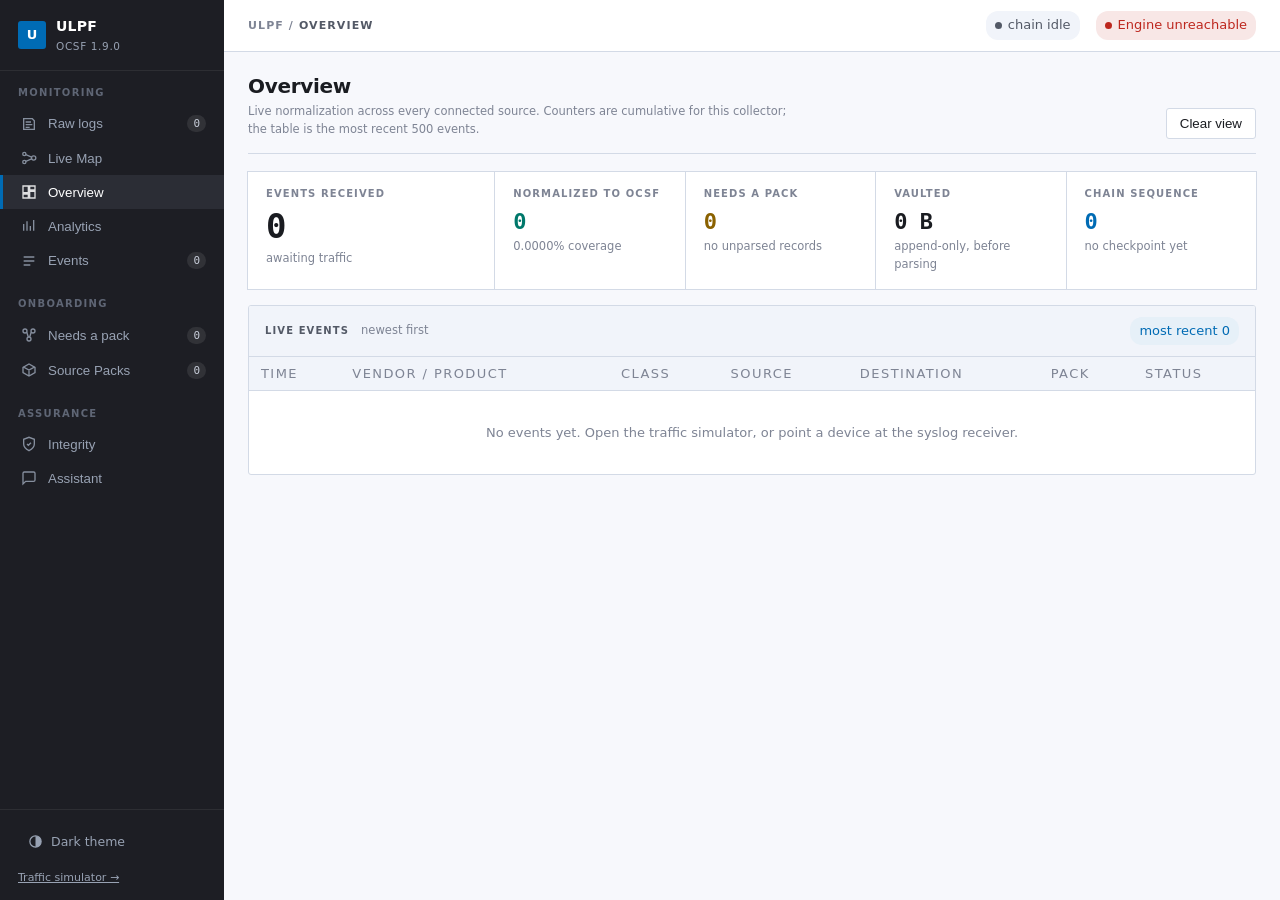
==== crates/ulpf-cli/src/ui/index.html @ 182612a7 "console: type scale and a ruled stat row, instead of five cards The console read as a generic dashbo" ====
<!--
  ULPF operator console.

  Everything here is served from the binary via `include_str!` — no CDN, no web
  font, no build step — because requirement (j) means this has to work on a host
  with no route off the machine. Fonts fall back to the platform UI stack.

  Layout follows the Wazuh/OUI convention an analyst already knows: a dark fixed
  navigation rail, a breadcrumb bar carrying global state, and panelled content
  with dense tables. State lives in one `refresh()` poll; every fetch checks
  `res.ok` before it reports success.
-->
<title>ULPF Console</title>
<script>
  /* Runs before the stylesheet paints, so a stored dark choice never shows a
     frame of light first. Wrapped: private-mode storage throws on read. */
  try {
    var t = localStorage.getItem("ulpf-theme");
    if (t === "dark" || t === "light") document.documentElement.setAttribute("data-theme", t);
  } catch (e) {}
</script>
<style>
  :root{
    --nav:#1D1E24; --nav-hover:#2B2D35; --nav-text:#98A2B3; --nav-active:#FFFFFF;
    --page:#F7F8FC; --panel:#FFFFFF; --sunken:#F1F4FA; --border:#D3DAE6;
    --text:#1A1C21; --text-2:#535966; --text-3:#7E8494;
    --primary:#006BB4; --primary-soft:#E6F0F8;
    --success:#00786B; --success-soft:#E0F2F0;
    --warning:#8A6100; --warning-soft:#FDF3DC;
    --danger:#BD271E; --danger-soft:#F8E7E6;
    --shadow:0 1px 3px rgba(29,30,36,.08);
    --radius:3px;

    /* Fonts. Requirement (j) forbids a web font, so these are the stacks that
       are actually on the machine -- previously the CSS asked for Inter and
       JetBrains Mono, neither of which could ever load, and the console
       silently rendered in the fallbacks anyway. Naming what really renders
       means the sizes below were tuned against the face the operator sees.

       Segoe UI Variable Text is the Windows 11 UI face at text sizes; the rest
       is the standard platform ladder. Cascadia ships with Windows Terminal,
       Consolas with everything since Vista. */
    --ui:"Segoe UI Variable Text","Segoe UI",system-ui,-apple-system,"Helvetica Neue",Arial,sans-serif;
    --mono:"Cascadia Mono",Consolas,ui-monospace,"SF Mono",Menlo,"DejaVu Sans Mono",monospace;

    /* One scale, used everywhere, instead of nine sizes chosen per component.
       Steps are close together on purpose: a console is read at a fixed
       distance and large jumps waste vertical space that rows need. */
    --t-micro:10px;   /* uppercase field labels */
    --t-tiny:11.5px;  /* row captions, secondary notes */
    --t-body:13px;    /* table cells, prose */
    --t-lede:13.5px;  /* explanatory paragraphs */
    --t-head:14px;    /* panel titles */
    --t-page:20px;    /* view title */
    --t-hero:34px;    /* the one number that leads a view */
    --t-stat:22px;    /* supporting numbers beside it */
    /* Read back by the drawing code through getComputedStyle, so a chart and
       its legend can never disagree about a colour. */
    --chart-1:#3568B8; --chart-2:#168672; --chart-3:#8B65B1; --chart-4:#B67828;
    --chart-5:#438E91; --chart-6:#A75476; --chart-7:#758B3D; --chart-8:#5B718E;
    --grid:#E5E9F1; --tip-meta:#B9C1D0; --hairline:rgba(29,30,36,.06);
    --row-hover:rgba(0,0,0,.035); --row-sel:rgba(37,99,235,.09);
    --scrim:rgba(20,21,25,.45); --on-accent:#FFFFFF;
  }

  /* Dark is a full re-declaration of the tokens above, never an inversion.
     Three rules, because a viewer has three states: no stamp at all (follow
     the OS), an explicit light choice, an explicit dark choice. The bare
     :root block above is the light palette; nothing below it may declare a
     colour literal, or that colour would survive into the wrong theme.

     Adjustments made deliberately for dark, not mechanically:
       - the page lifts off pure black to a blue ink, so panels can sit
         *above* it and still read as raised;
       - the nav stays the darkest surface, preserving the light-mode
         relationship rather than flipping it;
       - every accent gains lightness and loses saturation. #006BB4 on white
         is calm; the same blue on near-black vibrates, so it becomes a
         lighter, greyer #4BA3DC;
       - the -soft fills become deep tints of their own hue instead of pale
         washes, so a badge still reads as "blue" without glowing.

     color-scheme is set per theme so native controls, scrollbars and form
     widgets are repainted by the browser to match, instead of staying light
     underneath a dark palette. */
  :root{color-scheme:light}

  @media (prefers-color-scheme:dark){
    :root:not([data-theme="light"]){
      color-scheme:dark;
      --nav:#0C1015; --nav-hover:#1B222B; --nav-text:#93A0AD; --nav-active:#FFFFFF;
      --page:#12161B; --panel:#1A2028; --sunken:#151A21; --border:#2B3641;
      --text:#E2E8EE; --text-2:#A5B2BE; --text-3:#7C8996;
      --primary:#4BA3DC; --primary-soft:#0E2635;
      --success:#3FB39E; --success-soft:#0D2C28;
      --warning:#D9A93F; --warning-soft:#332711;
      --danger:#E4695C;  --danger-soft:#3A1A17;
      --shadow:0 1px 3px rgba(0,0,0,.6);
      --node-device:#5C90DB;  --node-device-soft:#16243A;
      --node-meaning:#38B096; --node-meaning-soft:#0E2E28;
      --node-unknown:#DE6A5D; --node-unknown-soft:#3A1C19;
      --chart-1:#5B93D8; --chart-2:#35A78E; --chart-3:#A585CE; --chart-4:#CE9450;
      --chart-5:#5FA8AB; --chart-6:#C77593; --chart-7:#96AD59; --chart-8:#7B93B4;
      --grid:#232C36; --tip-meta:#9AA7B4; --hairline:rgba(255,255,255,.06);
      --row-hover:rgba(255,255,255,.045); --row-sel:rgba(75,163,220,.14);
      --scrim:rgba(0,0,0,.62); --on-accent:#12161B;
    }
  }
  :root[data-theme="dark"]{
    color-scheme:dark;
    --nav:#0C1015; --nav-hover:#1B222B; --nav-text:#93A0AD; --nav-active:#FFFFFF;
    --page:#12161B; --panel:#1A2028; --sunken:#151A21; --border:#2B3641;
    --text:#E2E8EE; --text-2:#A5B2BE; --text-3:#7C8996;
    --primary:#4BA3DC; --primary-soft:#0E2635;
    --success:#3FB39E; --success-soft:#0D2C28;
    --warning:#D9A93F; --warning-soft:#332711;
    --danger:#E4695C;  --danger-soft:#3A1A17;
    --shadow:0 1px 3px rgba(0,0,0,.6);
    --node-device:#5C90DB;  --node-device-soft:#16243A;
    --node-meaning:#38B096; --node-meaning-soft:#0E2E28;
    --node-unknown:#DE6A5D; --node-unknown-soft:#3A1C19;
    --chart-1:#5B93D8; --chart-2:#35A78E; --chart-3:#A585CE; --chart-4:#CE9450;
    --chart-5:#5FA8AB; --chart-6:#C77593; --chart-7:#96AD59; --chart-8:#7B93B4;
    --grid:#232C36; --tip-meta:#9AA7B4; --hairline:rgba(255,255,255,.06);
    --row-hover:rgba(255,255,255,.045); --row-sel:rgba(75,163,220,.14);
    --scrim:rgba(0,0,0,.62); --on-accent:#12161B;
  }
  *{box-sizing:border-box}
  html,body{height:100%}
  body{
    margin:0;background:var(--page);color:var(--text);
    font:400 var(--t-body)/1.55 var(--ui);
    -webkit-font-smoothing:antialiased;
  }
  .mono{font-family:var(--mono)}

  /* ------------------------------------------------- navigation rail */
  .shell{display:flex;min-height:100vh}
  nav.rail{
    width:224px;flex:0 0 224px;background:var(--nav);color:var(--nav-text);
    display:flex;flex-direction:column;position:sticky;top:0;height:100vh;
  }
  .brand{display:flex;align-items:center;gap:10px;padding:16px 18px;border-bottom:1px solid rgba(255,255,255,.07)}
  .brand .mark{
    width:28px;height:28px;border-radius:var(--radius);background:var(--primary);
    display:grid;place-items:center;color:#fff;font-weight:700;font-size:13px;flex:0 0 28px;
  }
  .brand b{color:#fff;font-size:14px;letter-spacing:.2px}
  .brand small{display:block;font-size:10.5px;color:var(--nav-text);letter-spacing:.06em;text-transform:uppercase}
  .navgroup{padding:14px 0 4px}
  .navgroup h6{
    margin:0 0 6px;padding:0 18px;font-size:10px;letter-spacing:.13em;
    text-transform:uppercase;color:#5F6675;font-weight:600;
  }
  .rail button.navitem{
    display:flex;align-items:center;gap:11px;width:100%;padding:9px 18px;
    background:none;border:0;border-left:3px solid transparent;color:var(--nav-text);
    font:500 13.5px/1.3 inherit;cursor:pointer;text-align:left;
  }
  .rail button.navitem:hover{background:var(--nav-hover);color:#D6DBE4}
  .rail button.navitem[aria-current="page"]{background:var(--nav-hover);color:var(--nav-active);border-left-color:var(--primary)}
  .rail button.navitem svg{flex:0 0 16px;opacity:.85}
  .navitem .tally{
    margin-left:auto;font:500 11px/1 var(--mono);
    background:rgba(255,255,255,.09);color:#C6CCD8;padding:3px 6px;border-radius:9px;
  }
  .rail .foot{margin-top:auto;padding:14px 18px;border-top:1px solid rgba(255,255,255,.07);font-size:11px;color:#5F6675}

  /* ------------------------------------------------- top bar + content */
  main{flex:1;min-width:0;display:flex;flex-direction:column}
  .topbar{
    display:flex;align-items:center;gap:16px;padding:0 24px;height:52px;
    background:var(--panel);border-bottom:1px solid var(--border);position:sticky;top:0;z-index:20;
  }
  .crumb{font-size:11px;letter-spacing:.1em;text-transform:uppercase;color:var(--text-3);font-weight:600}
  .crumb b{color:var(--text-2)}
  .topbar .spacer{flex:1}
  .pill{
    display:inline-flex;align-items:center;gap:6px;padding:4px 9px;border-radius:12px;
    font:600 11px/1.35 inherit;white-space:nowrap;
  }
  .pill i{width:7px;height:7px;border-radius:50%;background:currentColor;display:block}
  .pill.ok{background:var(--success-soft);color:var(--success)}
  .pill.warn{background:var(--warning-soft);color:var(--warning)}
  .pill.bad{background:var(--danger-soft);color:var(--danger)}
  .pill.neutral{background:var(--sunken);color:var(--text-2)}
  .pill.info{background:var(--primary-soft);color:var(--primary)}

  .content{padding:22px 24px 56px;max-width:1500px;width:100%}
  .view{display:none}
  .view.active{display:block}
  /* The title carries the view; the sentence under it is support, not a
     co-equal headline. A rule closes the head so the content below reads as a
     separate register rather than more of the same column. */
  .pagehead{
    display:flex;align-items:flex-end;gap:16px;flex-wrap:wrap;
    margin-bottom:18px;padding-bottom:14px;border-bottom:1px solid var(--border);
  }
  .pagehead h1{
    margin:0;font-size:var(--t-page);font-weight:600;letter-spacing:-.3px;
    line-height:1.2;
  }
  .pagehead p{margin:5px 0 0;color:var(--text-3);font-size:var(--t-tiny);max-width:76ch;line-height:1.55}
  .pagehead .actions{margin-left:auto;display:flex;gap:8px;flex-wrap:wrap}

  /* ------------------------------------------------- panels & controls */
  .panel{background:var(--panel);border:1px solid var(--border);border-radius:var(--radius)}
  .panel-head{
    display:flex;align-items:center;gap:12px;padding:11px 16px;
    border-bottom:1px solid var(--border);background:var(--sunken);
    border-radius:calc(var(--radius) - 1px) calc(var(--radius) - 1px) 0 0;
  }
  .panel-head h2{
    margin:0;font-size:var(--t-micro);font-weight:600;letter-spacing:.11em;
    text-transform:uppercase;color:var(--text-2);
  }
  .panel-head .sub{font-size:var(--t-tiny);color:var(--text-3)}
  .panel-head .right{margin-left:auto;display:flex;gap:8px;align-items:center}
  .panel-body{padding:16px}

  .themebtn{
    display:flex;align-items:center;gap:8px;width:100%;margin-bottom:10px;
    padding:7px 9px;border:1px solid transparent;border-radius:var(--radius);
    background:none;color:var(--nav-text);font:inherit;font-size:12.5px;
    cursor:pointer;text-align:left;
  }
  .themebtn:hover{background:var(--nav-hover);color:var(--nav-active)}
  .themebtn:focus-visible{outline:2px solid var(--primary);outline-offset:1px}

  /* --------------------------------------------- live map (flow diagram) */
  /* Colours are declared once and read back by the drawing code through
     getComputedStyle, so a legend can never drift from what is on screen. */
  :root{
    --node-device:#3B6FC4; --node-device-soft:#E8EFFA;
    --node-meaning:#12876F; --node-meaning-soft:#E1F2EE;
    --node-unknown:#C0453A; --node-unknown-soft:#FBEAE8;
  }
  /* The explainer changes with the tab, because each view answers a different
     question and one paragraph covering all three would explain none of them.
     Written for a reader who has never seen a log file. */
  .map-lede{
    margin:18px 0 0;padding:16px 20px;background:var(--primary-soft);
    border-left:3px solid var(--primary);border-radius:var(--radius);
    font-size:13.5px;line-height:1.65;color:var(--text);max-width:none;
  }
  .map-lede b{font-weight:650}
  .lede-what{max-width:96ch}
  .lede-steps{
    display:grid;grid-template-columns:repeat(3,minmax(0,1fr));gap:14px;
    margin:13px 0 0;padding:0;list-style:none;counter-reset:lede;
  }
  .lede-steps li{
    counter-increment:lede;position:relative;padding-left:27px;
    font-size:12.5px;line-height:1.55;color:var(--text-2);
  }
  .lede-steps li::before{
    content:counter(lede);position:absolute;left:0;top:0;
    width:19px;height:19px;border-radius:50%;background:var(--primary);color:var(--on-accent);
    font:650 11px/19px var(--ui);text-align:center;
  }
  .lede-steps b{display:block;color:var(--text);font-weight:650}
  @media (max-width:1080px){ .lede-steps{grid-template-columns:1fr} }
  .mapgrid{display:grid;grid-template-columns:repeat(4,1fr);gap:12px;margin-bottom:14px}
  .mapstat{
    background:var(--panel);border:1px solid var(--border);border-radius:var(--radius);
    box-shadow:var(--shadow);padding:13px 15px;
  }
  .mapstat .v{font:650 26px/1.15 inherit;letter-spacing:-.5px;font-variant-numeric:tabular-nums}
  .mapstat .k{font-size:12px;color:var(--text-2);margin-top:3px;font-weight:600}
  /* The exact definition, under the readable one. Simplifying the captions had
     dropped the units -- "the busiest it has been" left a bare 246 meaning
     nothing -- so the plain line now names the unit and this line says
     precisely what was measured. Plain and technical, not plain instead of
     technical. */
  .mapstat .k2,.trendstats .k2{font-size:10.5px;color:var(--text-3);margin-top:3px;line-height:1.45}
  .mapstat.device .v{color:var(--node-device)}
  .mapstat.meaning .v{color:var(--node-meaning)}
  .mapstat.unknown .v{color:var(--node-unknown)}

  .flowwrap{position:relative;background:var(--panel);overflow:hidden}
  /* Rings sit beside their key rather than under it: the chart is square, so
     stacking a full-width legend below it wastes the space either side. */
  .ringwrap{display:grid;grid-template-columns:minmax(0,1fr) 290px;align-items:center;gap:4px}
  #rings-svg{display:block;width:100%;height:clamp(440px,72vh,780px)}
  .ringlegend{
    display:flex;flex-direction:column;gap:10px;
    padding:16px 22px 16px 0;
  }
  .ringrow{display:flex;align-items:center;gap:9px;font-size:12.5px;transition:opacity .14s}
  .ringrow.dim{opacity:.35}
  .ringrow .sw{width:11px;height:11px;border-radius:3px;flex:0 0 11px}
  .ringrow .nm{flex:1;font-weight:600;white-space:nowrap;overflow:hidden;text-overflow:ellipsis}
  .ringrow .ct{color:var(--text-2);font-size:11.5px;font-variant-numeric:tabular-nums;white-space:nowrap}
  #flow-panel:fullscreen .ringwrap{height:100%}
  #flow-panel:fullscreen #rings-svg{height:100%}
  @media (max-width:1080px){
    .ringwrap{grid-template-columns:1fr}
    .ringlegend{padding:0 16px 16px}
  }
  .flowhead{
    display:flex;padding:11px 22px 0;font-size:10.5px;letter-spacing:.1em;
    text-transform:uppercase;color:var(--text-3);font-weight:650;
  }
  .flowhead .mid{flex:1;text-align:center}
  .flowhead .rt{text-align:right}
  #flow-svg{display:block;width:100%;height:clamp(400px,64vh,720px)}
  #graph-svg{display:block;width:100%;height:clamp(380px,60vh,680px);background:
    radial-gradient(circle at 50% 48%,color-mix(in srgb,var(--node-device) 9%,transparent),transparent 28%),
    linear-gradient(var(--panel),var(--panel))}
  #flow-svg text{font-family:var(--ui)}
  #graph-svg text{font-family:var(--ui);pointer-events:none}
  /* Eased, so a pointer moving across the picture fades rather than strobes. */
  #flow-svg .ribbon,#flow-svg .flow-bar-group{transition:opacity .18s ease,fill-opacity .18s ease}
  #flow-svg .ocsf{font-size:10px;fill:var(--text-3)}
  #flow-svg .bar{cursor:default}
  #flow-svg .lbl{font-size:12.5px;font-weight:600;fill:var(--text)}
  #flow-svg .amt{font-size:11px;fill:var(--text-3);font-variant-numeric:tabular-nums}
  #graph-svg .graph-edge{transition:opacity .14s,stroke-width .14s}
  #graph-svg .graph-node{cursor:pointer;transition:opacity .14s}
  #graph-svg .graph-label{font-size:11.5px;font-weight:600;fill:var(--text)}
  #graph-svg .graph-meta{font-size:10px;fill:var(--text-3)}
  .view-switch{display:inline-flex;padding:2px;border:1px solid var(--border);border-radius:6px;background:var(--sunken)}
  .view-switch button{border:0;background:transparent;color:var(--text-2);padding:5px 10px;border-radius:4px;font:600 11.5px/1.2 inherit;cursor:pointer}
  .view-switch button[aria-pressed="true"]{background:var(--panel);color:var(--text);box-shadow:var(--shadow)}

  /* Presentation mode. A projector is the worst case this view has: a room
     reads it from six metres away. Fullscreen hands the drawing the whole
     screen while keeping the head, so the live rate stays visible. */
  #flow-panel:fullscreen{
    display:flex;flex-direction:column;border:0;border-radius:0;
    background:var(--panel);width:100vw;height:100vh;box-shadow:none;
  }
  #flow-panel:fullscreen .flowwrap{flex:1;min-height:0}
  #flow-panel:fullscreen #flow-svg,#flow-panel:fullscreen #graph-svg{height:100%}
  #flow-panel:fullscreen .panel-head{padding:15px 24px}
  #flow-panel:fullscreen .panel-head h2{font-size:18px}
  #flow-panel:fullscreen .flowhead{padding:13px 26px 0;font-size:12px}
  #flow-panel:fullscreen .maplegend{padding:16px 24px;font-size:13.5px}
  #flow-panel:fullscreen .mapnote{padding:13px 24px;font-size:12.5px}

  .maptip{
    position:absolute;pointer-events:none;z-index:5;opacity:0;transition:opacity .12s;
    background:var(--nav);color:#fff;border-radius:var(--radius);padding:9px 11px;
    font-size:12px;line-height:1.5;max-width:280px;box-shadow:0 4px 14px rgba(29,30,36,.22);
  }
  .maptip.on{opacity:1}
  .maptip b{display:block;font-size:13px;margin-bottom:2px}
  .maptip .m{color:var(--tip-meta);font-variant-numeric:tabular-nums}

  .mapempty{
    position:absolute;inset:0;display:grid;place-content:center;justify-items:center;
    gap:6px;text-align:center;color:var(--text-2);padding:24px;background:var(--panel);
  }
  .mapempty b{font-size:15px;color:var(--text);font-weight:600}
  .mapempty p{margin:0;font-size:13px;max-width:46ch}

  .maplegend{
    display:grid;grid-template-columns:repeat(3,1fr);gap:18px;
    padding:13px 16px;border-top:1px solid var(--border);
  }
  .maplegend .row{display:flex;align-items:flex-start;gap:9px;font-size:12px;line-height:1.45}
  .maplegend .dot{width:11px;height:11px;border-radius:50%;margin-top:4px;flex:0 0 11px}
  .maplegend .dot.device{background:var(--node-device)}
  /* Meanings no longer share one colour, so the swatch shows that rather
     than picking one of them and quietly misleading. */
  .maplegend .dot.meaning{background:conic-gradient(var(--chart-2) 0 33%,var(--chart-1) 0 66%,var(--chart-3) 0)}
  .maplegend .dot.unknown{background:var(--node-unknown)}
  .maplegend b{display:block;font-weight:650}
  .maplegend span{color:var(--text-2)}

  .mapnote{
    padding:10px 16px;border-top:1px solid var(--border);background:var(--sunken);
    font-size:11.5px;color:var(--text-2);border-radius:0 0 var(--radius) var(--radius);
  }
  @media (max-width:1080px){
    .mapgrid{grid-template-columns:repeat(2,1fr)}
    .maplegend{grid-template-columns:1fr;gap:9px}
    #flow-svg,#graph-svg{height:clamp(320px,50vh,520px)}
  }
  @media (prefers-reduced-motion:reduce){
    .maptip,#flow-svg .ribbon{transition:none}
  }

  /* -------------------------------------------------- tabs + globe + trend */
  .tabbar{display:flex;gap:2px;margin-bottom:14px;border-bottom:1px solid var(--border)}
  .tabbar .tab{
    appearance:none;border:0;background:none;cursor:pointer;padding:9px 15px;
    font:600 13px/1.4 inherit;color:var(--text-2);border-bottom:2px solid transparent;
    margin-bottom:-1px;border-radius:var(--radius) var(--radius) 0 0;
  }
  .tabbar .tab:hover{background:var(--sunken);color:var(--text)}
  .tabbar .tab[aria-selected="true"]{color:var(--primary);border-bottom-color:var(--primary)}
  .tabbar .tab:focus-visible{outline:2px solid var(--primary);outline-offset:-2px}

  .globewrap{position:relative;display:grid;grid-template-columns:1fr 320px;background:var(--panel)}
  #globe-canvas{display:block;width:100%;height:clamp(420px,70vh,760px)}
  .globeside{
    border-left:1px solid var(--border);padding:16px;overflow-y:auto;
    max-height:clamp(420px,70vh,760px);
  }
  .globeside h3{margin:0 0 10px;font-size:12px;letter-spacing:.08em;text-transform:uppercase;color:var(--text-3);font-weight:650}
  .globelist{display:flex;flex-direction:column;gap:9px}
  .globerow{display:flex;align-items:baseline;gap:9px;font-size:12.5px}
  .globerow .sw{width:9px;height:9px;border-radius:50%;flex:0 0 9px;align-self:center}
  .globerow .nm{flex:1;overflow:hidden;text-overflow:ellipsis;white-space:nowrap;font-weight:600}
  .globerow .ct{font-variant-numeric:tabular-nums;color:var(--text-2);font-size:11.5px}

  #globe-panel:fullscreen,#trend-panel:fullscreen{
    display:flex;flex-direction:column;border:0;border-radius:0;
    background:var(--panel);width:100vw;height:100vh;box-shadow:none;
  }
  #globe-panel:fullscreen .globewrap{flex:1;min-height:0}
  #globe-panel:fullscreen #globe-canvas{height:100%}
  #globe-panel:fullscreen .globeside{max-height:none;grid-template-columns:1fr 380px}
  #trend-panel:fullscreen .trendwrap{flex:1;min-height:0;display:flex;flex-direction:column}
  #trend-panel:fullscreen #trend-svg{flex:1;height:auto}

  .trendwrap{position:relative;background:var(--panel);padding:4px 0 0}
  .trendstats{
    display:grid;grid-template-columns:repeat(4,1fr);gap:18px;
    padding:16px 20px 10px;align-items:start;
  }
  .trendstats .v{font:650 24px/1.15 inherit;letter-spacing:-.4px;font-variant-numeric:tabular-nums;color:var(--primary)}
  .trendstats .k{font-size:11.5px;color:var(--text-2);margin-top:2px;font-weight:600}
  #trend-svg{display:block;width:100%;height:clamp(360px,56vh,620px)}
  #trend-svg text{font-family:var(--ui);font-size:11px;fill:var(--text-3)}

  @media (max-width:1080px){
    .globewrap{grid-template-columns:1fr}
    .globeside{border-left:0;border-top:1px solid var(--border);max-height:none}
    .trendstats{grid-template-columns:repeat(2,1fr)}
  }

  /* ----------------------------------------------- source pulse workspace */
  .analytics-kpis{
    display:grid;grid-template-columns:minmax(208px,1.3fr) repeat(3,minmax(0,1fr));
    gap:1px;margin-bottom:16px;
  }
  .akpi{background:var(--panel);box-shadow:0 0 0 1px var(--border);padding:14px 18px 15px}
  .akpi .k{font-size:var(--t-micro);letter-spacing:.11em;text-transform:uppercase;color:var(--text-3);font-weight:600}
  .akpi .v{font:600 var(--t-stat)/1.14 var(--mono);margin-top:8px;font-variant-numeric:tabular-nums;letter-spacing:-.4px}
  .akpi:first-child .v{font-size:var(--t-hero);letter-spacing:-1px;margin-top:6px}
  .akpi .n{font-size:var(--t-tiny);color:var(--text-3);margin-top:4px}
  .pulse-toolbar{display:flex;align-items:center;gap:10px;flex-wrap:wrap;margin-left:auto}
  .pulse-toolbar input{width:min(250px,42vw)}.pulse-toolbar select{min-width:145px}
  .pulse-summary{display:flex;align-items:center;gap:18px;padding:12px 18px;border-bottom:1px solid var(--border);background:var(--sunken);color:var(--text-2);font-size:12px}
  .pulse-summary b{color:var(--text);font-size:16px;margin-right:4px;font-variant-numeric:tabular-nums}
  .source-pulses{display:grid;grid-template-columns:repeat(2,minmax(0,1fr));gap:16px;padding:18px}
  .source-pulse{border:1px solid var(--border);border-radius:7px;padding:16px 17px 13px;background:var(--panel);min-height:275px;box-shadow:0 1px 2px rgba(29,30,36,.04);transition:border-color .15s,box-shadow .15s}
  .source-pulse:hover{border-color:var(--text-3);box-shadow:0 5px 18px rgba(35,48,70,.08)}
  .source-pulse-head{display:flex;justify-content:space-between;gap:14px;align-items:flex-start}
  .source-pulse-name{font-size:14px;font-weight:650;min-width:0}.source-pulse-name small{display:block;color:var(--text-3);font:400 10.5px/1.5 var(--mono);white-space:nowrap;overflow:hidden;text-overflow:ellipsis}
  .source-pulse-total{text-align:right;font-size:19px;font-weight:700;font-variant-numeric:tabular-nums}.source-pulse-total small{display:block;color:var(--text-3);font-size:10px;font-weight:500}
  .source-pulse-metrics{display:grid;grid-template-columns:repeat(3,1fr);gap:8px;margin:13px 0 4px}
  .source-pulse-metrics div{padding:7px 9px;border-radius:5px;background:var(--sunken)}.source-pulse-metrics b{display:block;font-size:13px;font-variant-numeric:tabular-nums}.source-pulse-metrics span{font-size:9.5px;color:var(--text-3);text-transform:uppercase;letter-spacing:.06em}
  .source-pulse-chart{position:relative}.source-pulse svg{display:block;width:100%;height:145px;overflow:visible}
  .source-pulse-foot{display:flex;justify-content:space-between;margin-top:3px;color:var(--text-3);font-size:10.5px}
  .pulse-empty{grid-column:1/-1;min-height:360px;display:grid;place-content:center;justify-items:center;text-align:center;color:var(--text-2)}.pulse-empty b{font-size:15px;color:var(--text)}
  @media(max-width:1080px){.analytics-kpis{grid-template-columns:repeat(2,1fr)}.akpi:first-child .v{font-size:var(--t-stat);letter-spacing:-.4px;margin-top:8px}.source-pulses{grid-template-columns:1fr}}
  @media(max-width:650px){.analytics-kpis{grid-template-columns:1fr}.pulse-toolbar{width:100%}.pulse-toolbar input,.pulse-toolbar select{width:100%}.source-pulses{padding:12px}.source-pulse-metrics{grid-template-columns:1fr}.source-pulse{min-height:310px}}

  /* ---------------------------------------- the before/after strip */
  .ros-lede{margin:0 0 14px;font-size:13.5px;line-height:1.6;color:var(--text-2);max-width:none}
  .ros-lede b{color:var(--text);font-weight:650}
  .roscols{display:grid;grid-template-columns:repeat(3,1fr);gap:14px}
  .roscard{border:1px solid var(--border);border-radius:var(--radius);overflow:hidden;display:flex;flex-direction:column}
  .roscard .who{
    padding:9px 12px;background:var(--node-device-soft);border-bottom:1px solid var(--border);
    font-weight:650;font-size:12.5px;color:var(--node-device);
    white-space:nowrap;overflow:hidden;text-overflow:ellipsis;
  }
  .roscard .step{padding:8px 12px 4px;font-size:10.5px;letter-spacing:.09em;text-transform:uppercase;color:var(--text-3);font-weight:650}
  .roscard .rawline{
    margin:0 12px 10px;padding:9px 10px;background:var(--nav);color:var(--nav-text);border-radius:var(--radius);
    font-family:var(--mono);font-size:10.5px;line-height:1.55;
    word-break:break-all;max-height:96px;overflow:hidden;
  }
  .rosarrow{display:grid;place-items:center;padding:0 0 6px;color:var(--node-meaning)}
  .roscard dl{margin:0 12px 12px;display:grid;grid-template-columns:auto 1fr;gap:5px 10px;font-size:12px}
  .roscard dt{color:var(--text-3);white-space:nowrap}
  .roscard dd{margin:0;font-weight:600;overflow-wrap:anywhere}
  .roscard dd:not(.mono){font-weight:500;color:var(--text-2)}
  .roscard dd.mono{font-family:var(--mono);font-size:11.5px;font-weight:500}
  .roscard .meaning{
    margin:auto 12px 12px;padding:7px 10px;background:var(--node-meaning-soft);
    color:var(--node-meaning);border-radius:var(--radius);font-weight:650;font-size:12.5px;text-align:center;
  }
  .rosempty{padding:26px;text-align:center;color:var(--text-2);font-size:13px}
  @media (max-width:1080px){ .roscols{grid-template-columns:1fr} }

  .mapnote{
    padding:10px 16px;border-top:1px solid var(--border);background:var(--sunken);
    font-size:11.5px;color:var(--text-2);border-radius:0 0 var(--radius) var(--radius);
  }
  @media (max-width:1080px){
    .mapgrid{grid-template-columns:repeat(2,1fr)}
    .maplegend{grid-template-columns:1fr;gap:9px}
    #map-canvas{height:clamp(300px,48vh,460px)}
  }
  @media (prefers-reduced-motion:reduce){
    .maptip{transition:none}
  }

  [hidden]{display:none!important}
  .btn{
    display:inline-flex;align-items:center;gap:7px;padding:7px 13px;border-radius:var(--radius);
    border:1px solid var(--border);background:var(--panel);color:var(--text);
    font:600 12.5px/1.35 inherit;cursor:pointer;
  }
  .btn:hover:not(:disabled){background:var(--sunken)}
  .btn:disabled{opacity:.5;cursor:not-allowed}
  .btn.primary{background:var(--primary);border-color:var(--primary);color:var(--on-accent)}
  /* The base hover rule is `.btn:hover:not(:disabled)` — specificity (0,3,0) —
     while `.btn.primary` is only (0,2,0), so hovering a primary button replaced
     its background with the light `--sunken` and left the text white on it.
     Restating the background here, at (0,4,0), keeps it. */
  .btn.primary:hover:not(:disabled){background:var(--primary);filter:brightness(1.08)}
  .btn.danger{background:var(--danger);border-color:var(--danger);color:var(--on-accent)}
  .btn.danger:hover:not(:disabled){background:var(--danger);filter:brightness(1.08)}
  .btn.sm{padding:5px 9px;font-size:11.5px}
  .btn:focus-visible,.navitem:focus-visible,input:focus-visible,textarea:focus-visible,select:focus-visible{
    outline:2px solid var(--primary);outline-offset:1px
  }
  input,textarea,select{
    background:var(--panel);border:1px solid var(--border);border-radius:var(--radius);
    color:var(--text);padding:7px 9px;font:400 13px/1.4 inherit;
  }
  input.mono,textarea.mono{font-family:var(--mono);font-size:12.5px}
  label.field{display:flex;flex-direction:column;gap:5px;font:600 11px/1 inherit;color:var(--text-3);text-transform:uppercase;letter-spacing:.08em}
  label.field input,label.field select{text-transform:none;letter-spacing:0;font-weight:400}

  /* ------------------------------------------------- stat row */
  /* One instrument, ruled into cells -- not five cards in a row.

     Five separately bordered, shadowed boxes gave the headline count and a
     footnote identical weight, which is the giveaway of a dashboard laid out
     by a grid rather than by what matters. Here the row is a single panel
     divided by hairlines, and the first cell leads at --t-hero while the rest
     sit at --t-stat. An operator's eye lands on the number that matters and
     the others stay available without competing.

     Each cell rules itself with a 1px box-shadow ring rather than the grid
     painting a background behind 1px gaps. The background trick is tidier
     until the row wraps: the container then shows through every unfilled
     track as a block of rule colour. A ring belongs to the cell, so a short
     final row simply ends. */
  .stats{
    display:grid;grid-template-columns:minmax(208px,1.3fr) repeat(auto-fit,minmax(142px,1fr));
    gap:1px;margin-bottom:16px;
  }
  .stat{background:var(--panel);box-shadow:0 0 0 1px var(--border);padding:14px 18px 15px}
  .stat .k{
    font-size:var(--t-micro);letter-spacing:.11em;text-transform:uppercase;
    color:var(--text-3);font-weight:600;
  }
  .stat .v{
    font:600 var(--t-stat)/1.14 var(--mono);font-variant-numeric:tabular-nums;
    margin-top:8px;letter-spacing:-.4px;
  }
  .stat:first-child .v{font-size:var(--t-hero);letter-spacing:-1px;margin-top:6px}
  .stat .n{font-size:var(--t-tiny);color:var(--text-3);margin-top:4px}
  .stat.accent .v{color:var(--primary)}
  .stat.good .v{color:var(--success)}
  .stat.warn .v{color:var(--warning)}
  @media (max-width:760px){
    .stats{grid-template-columns:repeat(auto-fit,minmax(140px,1fr))}
    .stat:first-child .v{font-size:var(--t-stat);letter-spacing:-.4px;margin-top:8px}
  }

  /* ------------------------------------------------- tables */
  .tablewrap{overflow-x:auto}
  /* Row rules use --hairline, not --border. A full-strength rule under every
     row is a lot of ink at console density and fights the header rule, which
     is the one that has to hold the columns. Digits are tabular table-wide so
     any column of numbers aligns without each cell opting in. */
  table{
    border-collapse:collapse;width:100%;font-size:var(--t-body);
    font-variant-numeric:tabular-nums;
  }
  thead th{
    position:sticky;top:0;background:var(--sunken);text-align:left;
    font:600 var(--t-micro)/1 inherit;letter-spacing:.11em;text-transform:uppercase;color:var(--text-3);
    padding:9px 12px;border-bottom:1px solid var(--border);white-space:nowrap;z-index:1;
  }
  tbody td{padding:9px 12px;border-bottom:1px solid var(--hairline);vertical-align:middle;color:var(--text-2)}
  tbody tr:last-child td{border-bottom:0}
  tbody tr.clickable{cursor:pointer}
  tbody tr.clickable:hover td{background:var(--sunken)}
  td.mono,th.mono{font-family:var(--mono);font-size:12px;font-variant-numeric:tabular-nums}
  td.num{text-align:right;font-family:var(--mono);font-variant-numeric:tabular-nums}
  th.num{text-align:right}
  .empty{padding:34px 16px;text-align:center;color:var(--text-3);font-size:13px}

  /* ------------------------------------------------- misc blocks */
  .codebox{
    background:var(--sunken);border:1px solid var(--border);border-radius:var(--radius);
    padding:12px 14px;font:400 12px/1.65 var(--mono);
    color:var(--text-2);overflow:auto;max-height:340px;white-space:pre-wrap;word-break:break-word;margin:0;
  }
  .callout{border-left:3px solid var(--c);background:var(--cs);padding:11px 14px;border-radius:0 var(--radius) var(--radius) 0;font-size:13px;color:var(--text-2)}
  .callout.ok{--c:var(--success);--cs:var(--success-soft)}
  .callout.bad{--c:var(--danger);--cs:var(--danger-soft)}
  .callout.info{--c:var(--primary);--cs:var(--primary-soft)}
  .callout.warn{--c:var(--warning);--cs:var(--warning-soft)}
  .callout b{color:var(--text)}
  .grid2{display:grid;grid-template-columns:repeat(auto-fit,minmax(320px,1fr));gap:16px}
  .rowline{display:flex;gap:10px;align-items:flex-end;flex-wrap:wrap}

  /* ------------------------------------------------- drawer */
  .backdrop{position:fixed;inset:0;background:var(--scrim);display:none;z-index:40}
  .backdrop.open{display:block}
  .drawer{
    position:fixed;top:0;right:0;height:100vh;width:min(680px,94vw);background:var(--panel);
    border-left:1px solid var(--border);transform:translateX(100%);transition:transform .18s ease;
    z-index:41;display:flex;flex-direction:column;
  }
  .drawer.open{transform:none}
  .drawer-head{display:flex;align-items:center;gap:12px;padding:14px 18px;border-bottom:1px solid var(--border)}
  .drawer-head h3{margin:0;font-size:15px;font-weight:600}
  .drawer-body{padding:18px;overflow:auto;display:flex;flex-direction:column;gap:16px}
  .drawer-body h4{margin:0 0 7px;font:600 10.5px/1 inherit;letter-spacing:.11em;text-transform:uppercase;color:var(--text-3)}
  .drawer{width:min(820px,96vw)}

  /* Event detail: a definition grid rather than a JSON dump. Values keep the
     mono face so hashes and addresses stay scannable; labels do not. */
  .kv{display:grid;grid-template-columns:minmax(130px,auto) minmax(0,1fr);gap:6px 16px;align-items:baseline}
  .kv dt{font-size:12.5px;color:var(--text-3)}
  .kv dd{margin:0;font-family:var(--mono);font-size:12.5px;word-break:break-all}
  .kv dd .muted{font-family:inherit}
  .kv dd em{font-style:normal;color:var(--text-3);font-family:inherit;font-size:12px}

  /* drawer-body is a flex column, so its children shrink to fit unless told
     otherwise — which silently clipped every section to a few pixels. */
  .drawer-body > *{flex:0 0 auto}
  .sect{border:1px solid var(--border);border-radius:var(--radius);overflow:hidden}
  .sect > summary{
    padding:10px 14px;background:var(--sunken);cursor:pointer;list-style:none;
    font:600 11px/1 inherit;letter-spacing:.1em;text-transform:uppercase;color:var(--text-2);
    display:flex;align-items:center;gap:8px;
  }
  .sect > summary::-webkit-details-marker{display:none}
  .sect > summary::before{
    content:"";width:0;height:0;flex:none;
    border-left:5px solid currentColor;border-top:4px solid transparent;border-bottom:4px solid transparent;
    transition:transform .12s
  }
  .sect[open] > summary::before{transform:rotate(90deg)}
  .sect > summary:hover{background:var(--border)}
  .sect .sect-body{padding:14px}

  .headline{
    padding:13px 15px;border-radius:var(--radius);background:var(--primary-soft);
    border:1px solid color-mix(in srgb,var(--primary) 34%,transparent);font-size:13.5px;line-height:1.55;color:var(--text)
  }
  .headline b{font-weight:600}

  .explain{font-size:13px;line-height:1.62;color:var(--text-2)}
  .explain p{margin:0 0 10px}
  .explain p:last-child{margin-bottom:0}
  .explain b{color:var(--text);font-weight:600}
  .explain code{
    font-family:var(--mono);font-size:12px;
    background:var(--sunken);padding:1px 5px;border-radius:3px
  }

  .ask-row{display:flex;gap:8px;margin-top:10px}
  .ask-row input{
    flex:1;padding:9px 11px;border:1px solid var(--border);border-radius:var(--radius);
    font:13px inherit;background:var(--panel);color:var(--text)
  }
  .ask-log{display:flex;flex-direction:column;gap:9px;margin-top:12px}
  .ask-log:empty{display:none}
  .ask-q{align-self:flex-end;max-width:88%;background:var(--primary);color:var(--on-accent);padding:8px 12px;border-radius:var(--radius);font-size:13px}
  .ask-a{align-self:flex-start;max-width:95%;background:var(--sunken);padding:10px 12px;border-radius:var(--radius);font-size:13px;line-height:1.55;white-space:pre-wrap}
  .chip-sm{display:inline-block;padding:1px 7px;border-radius:10px;font:600 10.5px/1.7 inherit;background:var(--sunken);color:var(--text-2)}

  /* ------------------------------------------------- chat */
  .chat{display:flex;flex-direction:column;gap:11px;min-height:300px;max-height:52vh;overflow:auto;padding:2px}
  .msg{max-width:82%;padding:10px 13px;border-radius:var(--radius);font-size:13.5px;white-space:pre-wrap;word-break:break-word}
  .msg.user{align-self:flex-end;background:var(--primary);color:var(--on-accent)}
  .msg.bot{align-self:flex-start;background:var(--sunken);border:1px solid var(--border);color:var(--text-2)}
  .msg.err{align-self:flex-start;background:var(--danger-soft);border:1px solid var(--danger);color:var(--danger)}

  @media (max-width:860px){
    nav.rail{position:fixed;left:0;top:0;z-index:50;transform:translateX(-100%);transition:transform .18s}
    nav.rail.open{transform:none}
    .content{padding:16px 14px 48px}
  }
  /* ------------------------------------------------------------- raw logs
     The evidence view. A two-column split: the arriving records on the left,
     the selected record's original bytes on the right. The list is its own
     scroll container so that following a live stream never walks the page. */
  .rawgrid{display:grid;grid-template-columns:minmax(0,1fr) minmax(0,1fr);gap:16px;align-items:start}
  @media (max-width:1100px){.rawgrid{grid-template-columns:minmax(0,1fr)}}
  .rawlist{max-height:min(64vh,680px);overflow:auto}
  .rawrow{
    display:block;width:100%;text-align:left;border:0;border-bottom:1px solid var(--line);
    background:none;padding:9px 14px;cursor:pointer;font:inherit;color:inherit
  }
  .rawrow:hover{background:var(--row-hover)}
  .rawrow[aria-current="true"]{background:var(--row-sel);box-shadow:inset 3px 0 0 var(--primary)}
  .rawrow .rawtop{display:flex;gap:8px;align-items:baseline;font-size:11.5px;color:var(--text-3)}
  .rawrow .rawtop b{color:var(--text-2);font-weight:600}
  /* The log line itself: one line, clipped, never wrapped. A wrapped preview
     makes rows different heights and the list impossible to scan. */
  .rawrow .rawline{
    font-family:ui-monospace,SFMono-Regular,Menlo,Consolas,monospace;font-size:12px;
    margin-top:3px;white-space:pre;overflow:hidden;text-overflow:ellipsis;color:var(--text-1)
  }
  .rawtext{white-space:pre-wrap;word-break:break-word;min-height:90px;margin:0}
  .rawmeta{display:grid;grid-template-columns:auto minmax(0,1fr);gap:5px 14px;margin:0;font-size:12.5px}
  .rawmeta dt{color:var(--text-3)}
  .rawmeta dd{margin:0;font-family:ui-monospace,SFMono-Regular,Menlo,Consolas,monospace;word-break:break-all}
  .rawlive{display:flex;align-items:center;gap:6px;font-size:12.5px;color:var(--text-2)}

  /* --------------------------------------------------- candidate pack editor
     The draft is a proposal, not a verdict, so it is a textarea rather than a
     <pre>. It keeps the codebox skin so that editing does not feel like a
     different surface from reading. */
  .packedit{
    width:100%;min-height:340px;resize:vertical;
    font-family:ui-monospace,SFMono-Regular,Menlo,Consolas,monospace;font-size:12.5px;line-height:1.55;
    white-space:pre;overflow:auto;tab-size:2
  }
  .packedit:focus{outline:2px solid var(--primary);outline-offset:-2px}
  .editnote{font-size:12.5px;line-height:1.5}

  @media (prefers-reduced-motion:reduce){*{transition:none!important;animation:none!important}}
</style>

<div class="shell">
  <nav class="rail" id="rail">
    <div class="brand">
      <div class="mark">U</div>
      <div><b>ULPF</b><small>OCSF <span id="schema-ver">1.9.0</span></small></div>
    </div>

    <div class="navgroup">
      <h6>Monitoring</h6>
      <button class="navitem" data-view="rawlogs">
        <svg width="16" height="16" viewBox="0 0 24 24" fill="none" stroke="currentColor" stroke-width="2"><path d="M4 4h13l3 3v13H4z"/><path d="M7 9h8M7 13h10M7 17h6"/></svg>
        Raw logs <span class="tally" id="tally-raw">0</span>
      </button>
      <button class="navitem" data-view="livemap">
        <svg width="16" height="16" viewBox="0 0 24 24" fill="none" stroke="currentColor" stroke-width="2"><circle cx="5" cy="6" r="2.4"/><circle cx="5" cy="18" r="2.4"/><circle cx="19" cy="12" r="3.2"/><path d="M7.2 7.1 15.9 10.6M7.2 16.9l8.7-3.5"/></svg>
        Live Map
      </button>
      <button class="navitem" data-view="overview" aria-current="page">
        <svg width="16" height="16" viewBox="0 0 24 24" fill="none" stroke="currentColor" stroke-width="2"><path d="M3 13h8V3H3v10zm0 8h8v-6H3v6zm10 0h8V11h-8v10zm0-18v6h8V3h-8z"/></svg>
        Overview
      </button>
      <button class="navitem" data-view="analytics">
        <svg width="16" height="16" viewBox="0 0 24 24" fill="none" stroke="currentColor" stroke-width="2"><path d="M4 19V9m5 10V5m5 14v-7m5 7V3"/></svg>
        Analytics
      </button>
      <button class="navitem" data-view="events">
        <svg width="16" height="16" viewBox="0 0 24 24" fill="none" stroke="currentColor" stroke-width="2"><path d="M4 6h16M4 12h16M4 18h10"/></svg>
        Events <span class="tally" id="tally-events">0</span>
      </button>
    </div>

    <div class="navgroup">
      <h6>Onboarding</h6>
      <button class="navitem" data-view="clusters">
        <svg width="16" height="16" viewBox="0 0 24 24" fill="none" stroke="currentColor" stroke-width="2"><circle cx="6" cy="6" r="3"/><circle cx="18" cy="6" r="3"/><circle cx="12" cy="18" r="3"/><path d="M8.5 7.5 11 15m4.5-7.5L13 15"/></svg>
        Needs a pack <span class="tally" id="tally-clusters">0</span>
      </button>
      <button class="navitem" data-view="packs">
        <svg width="16" height="16" viewBox="0 0 24 24" fill="none" stroke="currentColor" stroke-width="2"><path d="M21 16V8l-9-5-9 5v8l9 5 9-5zM3.3 7.3 12 12l8.7-4.7M12 22V12"/></svg>
        Source Packs <span class="tally" id="tally-packs">0</span>
      </button>
    </div>

    <div class="navgroup">
      <h6>Assurance</h6>
      <button class="navitem" data-view="integrity">
        <svg width="16" height="16" viewBox="0 0 24 24" fill="none" stroke="currentColor" stroke-width="2"><path d="M12 22s8-4 8-10V5l-8-3-8 3v7c0 6 8 10 8 10z"/><path d="m9 12 2 2 4-4"/></svg>
        Integrity
      </button>
      <button class="navitem" data-view="assistant">
        <svg width="16" height="16" viewBox="0 0 24 24" fill="none" stroke="currentColor" stroke-width="2"><path d="M21 15a2 2 0 0 1-2 2H7l-4 4V5a2 2 0 0 1 2-2h14a2 2 0 0 1 2 2z"/></svg>
        Assistant
      </button>
    </div>

    <div class="foot">
      <button class="themebtn" id="themebtn" type="button" aria-pressed="false">
        <svg width="15" height="15" viewBox="0 0 24 24" fill="none" stroke="currentColor" stroke-width="2" aria-hidden="true"><circle cx="12" cy="12" r="9"/><path d="M12 3v18" fill="currentColor" stroke="none"/><path d="M12 3a9 9 0 0 1 0 18z" fill="currentColor" stroke="none"/></svg>
        <span id="themebtn-label">Dark theme</span>
      </button>
      <a href="/dev" style="color:var(--nav-text)">Traffic simulator &rarr;</a>
    </div>
  </nav>

  <main>
    <div class="topbar">
      <div class="crumb">ULPF / <b id="crumb">OVERVIEW</b></div>
      <div class="spacer"></div>
      <span class="pill neutral" id="chain-pill" title="Signed checkpoint state"><i></i> chain idle</span>
      <span class="pill ok" id="engine-pill"><i></i> Engine online</span>
    </div>

    <div class="content">

      <!-- ============================================ OVERVIEW -->
      <section class="view" id="view-rawlogs">
        <div class="pagehead">
          <div>
            <h1>Raw logs</h1>
            <p>What the devices actually wrote, byte for byte. Every line here was read back <b>out of the vault</b> by its locator &mdash; this is not a copy the console kept, it is the same retrieval an investigator would run months later. Select a record to see its original text and check it against the fingerprint taken at ingest.</p>
          </div>
          <div class="actions">
            <button class="btn sm" type="button" id="btn-raw-refresh">Refresh</button>
            <label class="rawlive"><input type="checkbox" id="raw-follow" checked> Follow live</label>
          </div>
        </div>

        <div class="rawgrid">
          <div class="panel">
            <div class="panel-head">
              <h2>Arriving records</h2>
              <span class="sub">newest first</span>
              <div class="right"><span class="pill neutral" id="raw-count">0 records</span></div>
            </div>
            <div class="panel-body" style="padding:0">
              <div class="rawlist" id="raw-list">
                <div class="empty" style="padding:22px">No records yet. Turn a source on in the <a href="/dev">traffic simulator</a>.</div>
              </div>
            </div>
          </div>

          <div class="panel">
            <div class="panel-head">
              <h2>Original bytes</h2>
              <span class="sub" id="raw-sub">select a record</span>
              <div class="right"><span class="pill neutral" id="raw-verify-pill" hidden></span></div>
            </div>
            <div class="panel-body" style="display:flex;flex-direction:column;gap:12px">
              <pre class="codebox rawtext" id="raw-detail">Select a record on the left to retrieve its original bytes from the vault.</pre>
              <dl class="rawmeta" id="raw-meta" hidden></dl>
              <div class="rowline">
                <button class="btn primary sm" type="button" id="btn-raw-normalized" hidden>See the normalized OCSF event &rarr;</button>
              </div>
            </div>
          </div>
        </div>
      </section>

      <section class="view" id="view-livemap">
        <div class="pagehead">
          <div>
            <h1>Live Map</h1>
            <p>What the collector is doing right now, as a picture. Switch between precise flow and an explorable graph; both update every two seconds.</p>
          </div>
          <div class="actions">
            <button class="btn" id="flow-full">Full screen</button>
          </div>
        </div>

        <div class="mapgrid">
          <div class="mapstat device"><div class="v" id="map-k-devices">0</div><div class="k">products sending logs</div><div class="k2">Source Packs that have claimed at least one record</div></div>
          <div class="mapstat meaning"><div class="v" id="map-k-meanings">0</div><div class="k">shared meanings in use</div><div class="k2">distinct OCSF event classes produced so far</div></div>
          <div class="mapstat"><div class="v" id="map-k-events">0</div><div class="k">records normalised</div><div class="k2">read, mapped to OCSF and sealed, since start</div></div>
          <div class="mapstat unknown"><div class="v" id="map-k-unknown">0</div><div class="k">records not recognised</div><div class="k2" id="map-k-unknown-sub">vaulted intact; no pack detector matched them</div></div>
        </div>

        <div class="tabbar" role="tablist" aria-label="Live map views">
          <button class="tab" role="tab" data-tab="flow" aria-selected="true">What happens to the logs</button>
          <button class="tab" role="tab" data-tab="trend" aria-selected="false">How fast it is running</button>
        </div>

        <div class="tabpanel" id="tab-flow" role="tabpanel">
        <div class="panel" id="flow-panel">
          <div class="panel-head">
            <h2>Every log, and what it became</h2>
            <span class="sub" id="flow-sub">waiting for traffic</span>
            <div class="right">
              <span class="pill neutral" id="map-rate"><i></i> idle</span>
            </div>
          </div>
          <div class="flowwrap">
            <div class="flowhead" id="flow-head">
              <span>What sent the log</span>
              <span class="mid">becomes</span>
              <span class="rt">what it became</span>
            </div>
            <svg id="flow-svg" role="img" aria-label="Flow from each kind of device to the shared meaning its records became"></svg>
            <div class="maptip" id="flow-tip"></div>
            <div class="mapempty" id="flow-empty">
              <b>No traffic yet</b>
              <p>Start the traffic simulator, or send logs to the collector, and this fills in by itself.</p>
              <a class="btn" href="/dev">Open the traffic simulator</a>
            </div>
          </div>
          <div class="maplegend">
            <div class="row"><span class="dot device"></span><span><b>A kind of device</b><span>A product whose logs ULPF already knows how to read.</span></span></div>
            <div class="row"><span class="dot meaning"></span><span><b>A shared meaning</b><span>The common language every device is rewritten into. Each one has its own colour, and the band leading into it matches.</span></span></div>
            <div class="row"><span class="dot unknown"></span><span><b>Not understood yet</b><span>Logs kept safely, waiting for someone to teach ULPF this device.</span></span></div>
          </div>
          <div class="mapnote" id="map-note"></div>
        </div>

        <div class="panel" id="rosetta-panel" style="margin-top:16px">
          <div class="panel-head">
            <h2>The same three questions, whatever the device</h2>
            <span class="sub" id="ros-sub">waiting for traffic</span>
            <div class="right">
              <button class="btn sm" id="ros-next">Show another</button>
            </div>
          </div>
          <div class="panel-body">
            <p class="ros-lede">
              This is the whole idea in one screen. On the left is exactly what each device wrote &mdash; three
              products, three completely different ways of saying things. On the right is what ULPF turned each one
              into. <b>The questions on the right are identical every time.</b> That is what makes one search work
              across every device in a building.
            </p>
            <div class="roscols" id="ros-cols"></div>
          </div>
        </div>
        </div><!-- /tab-flow -->

        <div class="tabpanel" id="tab-trend" role="tabpanel" hidden>
          <div class="panel" id="trend-panel">
            <div class="panel-head">
              <h2>How fast it is running</h2>
              <span class="sub" id="trend-sub">collecting</span>
              <div class="right">
                <button class="btn sm" id="trend-full">Full screen</button>
                <span class="pill neutral" id="trend-rate"><i></i> idle</span>
              </div>
            </div>
            <div class="trendwrap">
              <div class="trendstats">
                <div><div class="v" id="tr-now">0</div><div class="k">logs per second, right now</div><div class="k2">measured over the last refresh</div></div>
                <div><div class="v" id="tr-peak">0</div><div class="k">logs per second, peak</div><div class="k2">highest single measurement since this page opened</div></div>
                <div><div class="v" id="tr-avg">0</div><div class="k">logs per second, average</div><div class="k2">mean of every measurement while traffic was flowing</div></div>
                <div><div class="v" id="tr-cov">—</div><div class="k">of records recognised</div><div class="k2">share of all received that a Source Pack claimed</div></div>
              </div>
              <svg id="trend-svg" role="img" aria-label="Records per second over the last few minutes"></svg>
              <div class="maptip" id="trend-tip"></div>
              <div class="mapempty" id="trend-empty">
                <b>Nothing measured yet</b>
                <p>This fills in as records arrive. A minute of traffic gives it something to draw.</p>
                <a class="btn" href="/dev">Open the traffic simulator</a>
              </div>
            </div>
            <div class="mapnote" id="trend-note"></div>
          </div>
        </div>

        <div class="map-lede" id="map-lede">
          <div class="lede-what" id="lede-what"></div>
          <ol class="lede-steps" id="lede-steps"></ol>
        </div>
      </section>

      <!-- =========================================== ANALYTICS -->
      <section class="view" id="view-analytics">
        <div class="pagehead">
          <div><h1>Source pulse</h1><p>A focused live view of how much traffic each Source Pack is handling. Every point is measured from this collector.</p></div>
          <div class="actions"><span class="pill neutral" id="analytics-window"><i></i> collecting</span></div>
        </div>
        <div class="analytics-kpis">
          <div class="akpi"><div class="k">Events received</div><div class="v" id="ak-received">0</div><div class="n" id="ak-sources">0 active sources</div></div>
          <div class="akpi"><div class="k">Normalized coverage</div><div class="v" id="ak-coverage">0.0000%</div><div class="n" id="ak-parsed">0 records mapped</div></div>
          <div class="akpi"><div class="k">Combined source rate</div><div class="v" id="ak-rate">0 EPS</div><div class="n" id="ak-peak">peak 0 EPS</div></div>
          <div class="akpi"><div class="k">Needs a source pack</div><div class="v" id="ak-unknown">0</div><div class="n">vaulted for later recognition</div></div>
        </div>
        <div class="panel">
          <div class="panel-head">
            <h2>Active Source Packs</h2><span class="sub">large per-source trends</span>
            <div class="pulse-toolbar">
              <input id="pulse-search" type="search" aria-label="Filter Source Packs" placeholder="Filter sources">
              <select id="pulse-sort" aria-label="Sort Source Packs"><option value="volume">Highest volume</option><option value="rate">Highest rate</option><option value="name">Source name</option></select>
            </div>
          </div>
          <div class="pulse-summary">
            <span><b id="pulse-active">0</b> active sources</span>
            <span><b id="pulse-combined">0</b> events/sec combined</span>
            <span><b id="pulse-samples">0</b> live samples</span>
          </div>
          <div class="source-pulses" id="source-pulses"><div class="pulse-empty"><b>No source traffic yet</b><span>Start the traffic simulator or connect a log source.</span></div></div>
        </div>
      </section>

      <section class="view active" id="view-overview">
        <div class="pagehead">
          <div>
            <h1>Overview</h1>
            <p>Live normalization across every connected source. Counters are cumulative for this collector; the table is the most recent 500 events.</p>
          </div>
          <div class="actions">
            <button class="btn" type="button" id="btn-clear">Clear view</button>
          </div>
        </div>

        <div class="stats">
          <div class="stat"><div class="k">Events received</div><div class="v" id="st-recv">0</div><div class="n" id="st-rate">awaiting traffic</div></div>
          <div class="stat good"><div class="k">Normalized to OCSF</div><div class="v" id="st-parsed">0</div><div class="n" id="st-cov">0.0000% coverage</div></div>
          <div class="stat warn"><div class="k">Needs a pack</div><div class="v" id="st-unid">0</div><div class="n" id="st-unid-note">no unparsed records</div></div>
          <div class="stat"><div class="k">Vaulted</div><div class="v" id="st-bytes">0 B</div><div class="n">append-only, before parsing</div></div>
          <div class="stat accent"><div class="k">Chain sequence</div><div class="v" id="st-seq">0</div><div class="n" id="st-chain">no checkpoint yet</div></div>
        </div>

        <div class="panel">
          <div class="panel-head">
            <h2>Live events</h2>
            <span class="sub" id="ev-sub">newest first</span>
            <div class="right"><span class="pill info" id="ev-count">most recent 0</span></div>
          </div>
          <div class="tablewrap">
            <table>
              <thead><tr>
                <th>Time</th><th>Vendor / product</th><th>Class</th>
                <th>Source</th><th>Destination</th><th>Pack</th><th>Status</th>
              </tr></thead>
              <tbody id="events-body"><tr><td colspan="7" class="empty">No events yet. Open the traffic simulator, or point a device at the syslog receiver.</td></tr></tbody>
            </table>
          </div>
        </div>
      </section>

      <!-- ============================================ EVENTS -->
      <section class="view" id="view-events">
        <div class="pagehead">
          <div>
            <h1>Event inspector</h1>
            <p>Paste raw log lines to run them through the real pipeline &mdash; the same vault, packs, mapping and attestation the collector uses. Nothing here is simulated.</p>
          </div>
        </div>

        <div class="grid2">
          <div class="panel">
            <div class="panel-head"><h2>Ingest raw lines</h2><span class="sub">one record per line</span></div>
            <div class="panel-body">
              <textarea id="ingest-text" class="mono" rows="9" style="width:100%" placeholder="&lt;134&gt;date=2026-08-31 devname=&quot;FGT-01&quot; type=traffic srcip=10.2.4.7 dstip=8.8.8.8 action=accept"></textarea>
              <div class="rowline" style="margin-top:10px">
                <button class="btn primary" type="button" id="btn-ingest">Normalize</button>
                <span class="pill neutral" id="ingest-status" hidden></span>
              </div>
            </div>
          </div>
          <div class="panel">
            <div class="panel-head"><h2>Result</h2><span class="sub">pack, extracted fields, OCSF event</span></div>
            <div class="panel-body"><pre class="codebox" id="ingest-result">Run a line to see which pack claimed it, what the decoder chain extracted, and the OCSF event that came out.</pre></div>
          </div>
        </div>
      </section>

      <!-- ============================================ CLUSTERS -->
      <section class="view" id="view-clusters">
        <div class="pagehead">
          <div>
            <h1>Records needing a pack</h1>
            <p>Unparsed records grouped into templates, highest volume first. Every one is still vaulted, fingerprinted and emitted as valid OCSF &mdash; "needs a pack" is a routing state, never data loss.</p>
          </div>
        </div>

        <div class="panel" style="margin-bottom:16px">
          <div class="panel-head"><h2>Templates</h2><span class="sub" id="cl-overflow"></span></div>
          <div class="tablewrap">
            <table>
              <thead><tr><th>Cluster</th><th class="num">Records</th><th>Template</th><th>Source assessment</th><th>Draft a pack</th></tr></thead>
              <tbody id="clusters-body"><tr><td colspan="5" class="empty">No unparsed records. Every event so far was claimed by a pack.</td></tr></tbody>
            </table>
          </div>
        </div>

        <div class="panel" id="review-pane" hidden>
          <div class="panel-head">
            <h2>Candidate pack</h2>
            <span class="sub" id="review-sub"></span>
            <div class="right">
              <span class="pill neutral" id="rev-fixtures">0/0 fixtures</span>
              <span class="pill neutral" id="rev-accuracy">0% fields</span>
              <span class="pill bad" id="rev-ocsf-warning" hidden></span>
              <span class="pill warn" id="rev-edited" hidden>edited &middot; not yet revalidated</span>
              <button class="btn sm" type="button" id="btn-revalidate" hidden>Validate</button>
              <button class="btn sm" type="button" id="btn-revert" hidden>Revert to draft</button>
              <button class="btn primary sm" type="button" id="btn-approve" hidden>Approve and deploy</button>
              <button class="btn danger sm" type="button" id="btn-replace" hidden>Replace existing pack</button>
            </div>
          </div>
          <div class="panel-body" style="display:flex;flex-direction:column;gap:12px">
            <div class="callout" id="rev-profile" hidden></div>
            <div class="callout warn">
              Format and source-family scores are evidence-based hypotheses, not ground truth. Fixture scores use these same samples, so they show self-consistency &mdash; not that the draft generalizes. Validate identity, activity and field meaning on held-out records before approval.
            </div>
            <div class="editnote muted">
              This draft is editable. Correct the identity, the detector, the field
              mapping or the fixtures, then <b>Validate</b> to re-run the checks
              against your edit. Approval writes the pack into the live directory
              and the watcher activates it, so it is refused unless every fixture
              passes.
            </div>
            <textarea class="codebox packedit" id="rev-yaml" spellcheck="false" autocomplete="off" autocapitalize="off" wrap="off" aria-label="Candidate Source Pack YAML"></textarea>
            <div class="callout" id="rev-validation" hidden></div>
          </div>
        </div>
      </section>

      <!-- ============================================ PACKS -->
      <section class="view" id="view-packs">
        <div class="pagehead">
          <div>
            <h1>Source Packs</h1>
            <p>Declarative YAML in the packs directory, compiled at load and hot-reloaded on change. Fixture results are shown here; console approval requires them to pass, while files copied directly into the directory still require operator review.</p>
          </div>
        </div>
        <div class="panel">
          <div class="panel-head"><h2>Installed</h2><span class="sub" id="packs-sub"></span></div>
          <div class="tablewrap">
            <table>
              <thead><tr>
                <th>Pack</th><th>Vendor</th><th>Product</th><th>Decoder chain</th>
                <th class="num">Priority</th><th class="num">Mapped</th><th>Fixtures</th><th class="num">Claimed</th>
              </tr></thead>
              <tbody id="packs-body"><tr><td colspan="8" class="empty">Loading&hellip;</td></tr></tbody>
            </table>
          </div>
        </div>
      </section>

      <!-- ============================================ INTEGRITY -->
      <section class="view" id="view-integrity">
        <div class="pagehead">
          <div>
            <h1>Integrity</h1>
            <p>Every event carries a fingerprint over its own canonical form plus a link to its predecessor, and the chain is anchored by Ed25519-signed checkpoints. Verification re-hashes the retained window and walks the links.</p>
          </div>
        </div>

        <div class="grid2">
          <div class="panel">
            <div class="panel-head"><h2>Verify the chain</h2></div>
            <div class="panel-body" style="display:flex;flex-direction:column;gap:12px">
              <p style="margin:0;color:var(--text-2);font-size:13px">
                Recomputes each event's fingerprint from its content and checks that every
                <span class="mono">prev_event</span> link matches the event before it.
              </p>
              <div><button class="btn primary" type="button" id="btn-verify">Run verification</button></div>
              <div id="verify-out"></div>
            </div>
          </div>

          <div class="panel">
            <div class="panel-head"><h2>Tamper test</h2><span class="sub">alters the retained copy only</span></div>
            <div class="panel-body" style="display:flex;flex-direction:column;gap:12px">
              <p style="margin:0;color:var(--text-2);font-size:13px">
                Rewrites one attribute on one retained event, then verify again. The vault is
                append-only and is not touched, so the original bytes stay retrievable and
                provably different from the altered event.
              </p>
              <div class="rowline">
                <label class="field" style="flex:0 0 92px">Event
                  <input id="tamper-index" class="mono" type="number" min="0" value="0" title="Row number in the events table, newest first">
                </label>
                <label class="field" style="flex:1 1 170px">Attribute
                  <input id="tamper-path" class="mono" value="src_endpoint.ip">
                </label>
                <label class="field" style="flex:1 1 150px">New value
                  <input id="tamper-value" class="mono" value="203.0.113.66">
                </label>
              </div>
              <div><button class="btn danger" type="button" id="btn-tamper">Alter this event</button></div>
              <div id="tamper-out"></div>
            </div>
          </div>
        </div>

        <div class="panel" style="margin-top:16px">
          <div class="panel-head"><h2>Check a proof</h2><span class="sub">paste one issued anywhere</span></div>
          <div class="panel-body" style="display:flex;flex-direction:column;gap:12px">
            <p style="margin:0;color:var(--text-2);font-size:13px">
              A proof carries the signed checkpoint it was made against, so it can be
              checked long after the log has moved on. The signature is verified against
              this collector's public key; altering the proof or the checkpoint inside it
              fails here.
            </p>
            <textarea id="proof-input" class="mono" rows="6" style="width:100%"
              placeholder="Paste a proof bundle (the JSON from Generate proof, or from ulpf prove)"></textarea>
            <div><button class="btn primary" type="button" id="btn-check-pasted">Check this proof</button></div>
            <div id="proof-check-out"></div>
          </div>
        </div>
      </section>

      <!-- ============================================ ASSISTANT -->
      <section class="view" id="view-assistant">
        <div class="pagehead">
          <div>
            <h1>Assistant</h1>
            <p>A local model with live context: loaded packs, current coverage, unparsed clusters and recent events. Optional &mdash; the deterministic generator drafts packs without it.</p>
          </div>
        </div>
        <div class="panel">
          <div class="panel-head"><h2>Conversation</h2><span class="sub" id="chat-model">local model</span></div>
          <div class="panel-body">
            <div class="chat" id="chat-history">
              <div class="msg bot">Ask about coverage, a pack, or paste a device log line and I will offer to draft a pack for it.</div>
            </div>
            <div class="rowline" style="margin-top:12px">
              <textarea id="chat-input" rows="2" style="flex:1 1 320px" placeholder="Enter to send, Shift+Enter for a new line"></textarea>
              <button class="btn primary" type="button" id="btn-chat">Send</button>
            </div>
          </div>
        </div>
      </section>

    </div>
  </main>
</div>

<div class="backdrop" id="backdrop"></div>
<aside class="drawer" id="drawer" aria-label="Event detail">
  <div class="drawer-head">
    <h3>Event detail</h3>
    <div style="margin-left:auto"><button class="btn sm" type="button" id="btn-close-drawer">Close</button></div>
  </div>
  <div class="drawer-body">
    <div class="headline" id="d-headline"></div>

    <details class="sect" open>
      <summary>What this event says</summary>
      <div class="sect-body"><dl class="kv" id="d-summary"></dl></div>
    </details>

    <details class="sect" open>
      <summary>Where it came from</summary>
      <div class="sect-body"><dl class="kv" id="d-source"></dl></div>
    </details>

    <details class="sect" id="d-sect-extra">
      <summary>Fields with no OCSF home</summary>
      <div class="sect-body"><dl class="kv" id="d-extra"></dl></div>
    </details>

    <details class="sect" open>
      <summary>Original evidence</summary>
      <div class="sect-body">
        <dl class="kv" id="d-evidence"></dl>
        <h4 style="margin-top:14px">Bytes retrieved from the vault</h4>
        <pre class="codebox" id="d-raw"></pre>
      </div>
    </details>

    <details class="sect" open>
      <summary>Chain of custody</summary>
      <div class="sect-body"><dl class="kv" id="d-chain"></dl></div>
    </details>

    <details class="sect" open>
      <summary>Prove this event was logged</summary>
      <div class="sect-body">
        <p style="margin:0 0 10px;color:var(--text-2);font-size:13px">
          Produces a short proof that this one record is in the signed log. Anyone
          holding the proof and the public key can check it &mdash; without the vault,
          the chain, or any other event.
        </p>
        <div style="display:flex;gap:8px;flex-wrap:wrap">
          <button class="btn primary" type="button" id="btn-prove">Generate proof</button>
          <button class="btn" type="button" id="btn-copy-proof" hidden>Copy proof</button>
          <button class="btn" type="button" id="btn-check-proof" hidden>Check it</button>
        </div>
        <div id="d-proof-out" style="margin-top:11px"></div>
        <pre class="codebox" id="d-proof-json" style="margin-top:10px;max-height:220px;overflow:auto" hidden></pre>
      </div>
    </details>

    <details class="sect">
      <summary>Full OCSF event</summary>
      <div class="sect-body"><pre class="codebox" id="d-ocsf"></pre></div>
    </details>

    <details class="sect" open>
      <summary>What all this means</summary>
      <div class="sect-body"><div class="explain" id="d-explain"></div></div>
    </details>

    <details class="sect" open>
      <summary>Ask the AI Copilot about this event</summary>
      <div class="sect-body">
        <div class="muted" style="font-size:12.5px">
          The local model is given this event and answers questions about it.
        </div>
        <div class="ask-row">
          <input id="d-ask" type="text" placeholder="e.g. why is this severity Medium?" autocomplete="off">
          <button class="btn" type="button" id="btn-ask">Ask</button>
        </div>
        <div class="ask-log" id="d-ask-log"></div>
      </div>
    </details>
  </div>
</aside>

<script>
"use strict";

const $ = (id) => document.getElementById(id);

/* ------------------------------------------------------------ navigation */
function switchView(name) {
  document.querySelectorAll(".view").forEach((v) => v.classList.toggle("active", v.id === "view-" + name));
  document.querySelectorAll(".navitem").forEach((b) => {
    if (b.dataset.view === name) b.setAttribute("aria-current", "page");
    else b.removeAttribute("aria-current");
  });
  $("crumb").textContent = name.toUpperCase();
  if (location.hash !== "#" + name) history.replaceState(null, "", "#" + name);
  $("rail").classList.remove("open");
  // The flow diagram is laid out from its container's size, which is zero
  // while the view is hidden. Redraw once it is on screen. Guarded because
  // hash routing runs this before that section of the script is evaluated.
  if (name === "rawlogs" && window.refreshRawFeed) window.refreshRawFeed();
  if (name === "livemap" && window.flowDraw) requestAnimationFrame(window.flowDraw);
  if (name === "analytics" && window.analyticsDraw) requestAnimationFrame(window.analyticsDraw);
}
document.querySelectorAll(".navitem").forEach((b) => {
  b.addEventListener("click", () => switchView(b.dataset.view));
});
if (location.hash) {
  const wanted = location.hash.slice(1);
  if ($("view-" + wanted)) switchView(wanted);
}

/* --------------------------------------------------------------- helpers */
/* Badge-sized rendering of a count that grows without bound. */
function compactCount(n) {
  if (n < 1000) return String(n);
  if (n < 1000000) return (n / 1000).toFixed(n < 10000 ? 1 : 0) + "k";
  return (n / 1000000).toFixed(1) + "M";
}

function fmtBytes(n) {
  if (!n) return "0 B";
  const u = ["B", "KB", "MB", "GB", "TB"];
  let i = 0, v = n;
  while (v >= 1024 && i < u.length - 1) { v /= 1024; i++; }
  return (i === 0 ? v : v.toFixed(1)) + " " + u[i];
}
function el(tag, cls, text) {
  const n = document.createElement(tag);
  if (cls) n.className = cls;
  if (text !== undefined && text !== null) n.textContent = String(text);
  return n;
}
function pill(kind, text) {
  const p = el("span", "pill " + kind);
  p.append(el("i"), document.createTextNode(text));
  return p;
}
/* ------------------------------------------------------- console auth token
   Every /api/* route requires a bearer token unless the collector was started
   with --no-auth (see crate::auth on the server side). The token is printed
   once in the terminal at startup and never re-shown by the server, so it is
   kept in this browser's localStorage for this origin only — it is attached
   to requests back to this same console and nowhere else. */
const ULPF_TOKEN_KEY = "ulpf_console_token";
let ulpfPromptingForToken = false;

function ulpfStoredToken() {
  try { return localStorage.getItem(ULPF_TOKEN_KEY) || ""; } catch (e) { return ""; }
}
function ulpfAuthHeaders() {
  const t = ulpfStoredToken();
  return t ? { "Authorization": "Bearer " + t } : {};
}
/** Ask once for the token this collector printed at startup. The 2-second
    poll and a user's own click can both hit a 401 at once; only the first
    should open a prompt. */
function ulpfAskForToken() {
  if (ulpfPromptingForToken) return false;
  ulpfPromptingForToken = true;
  try {
    const entered = window.prompt(
      "This collector requires a console token.\n\n" +
      "It was printed once in the terminal that ran `ulpf serve`, and saved to " +
      "console.token inside the integrity directory.\n\nPaste it here:"
    );
    if (entered && entered.trim()) {
      try { localStorage.setItem(ULPF_TOKEN_KEY, entered.trim()); } catch (e) { /* ignore */ }
      return true;
    }
    return false;
  } finally {
    ulpfPromptingForToken = false;
  }
}
/** Attach the token, retrying once through a prompt on a 401. Every caller
    that talks to this console — the polling loop, a button click, the raw
    fetches below — goes through this so there is exactly one place that
    decides how a missing/expired token is handled. */
async function authedFetch(path, options) {
  options = options || {};
  options.headers = Object.assign({}, options.headers, ulpfAuthHeaders());
  let res = await fetch(path, options);
  if (res.status === 401 && ulpfAskForToken()) {
    options.headers = Object.assign({}, options.headers, ulpfAuthHeaders());
    res = await fetch(path, options);
  }
  return res;
}
/** Every response is checked; a failed fetch must never be reported as success. */
async function api(path, options) {
  const res = await authedFetch(path, options);
  let body = null;
  try { body = await res.json(); } catch (e) { body = null; }
  if (!res.ok) {
    const detail = (body && body.error) ? body.error : (res.statusText || ("HTTP " + res.status));
    throw new Error(detail);
  }
  return body;
}
function postJson(path, payload) {
  return api(path, {
    method: "POST",
    headers: { "Content-Type": "application/json" },
    body: JSON.stringify(payload === undefined ? {} : payload),
  });
}

/* ----------------------------------------------------------- event table */
let latestEvents = [];

function classLabel(row) {
  const c = row.class_uid, a = row.activity_id;
  if (c === null || c === undefined) return "—";
  return c + (a === null || a === undefined ? "" : "/" + a);
}
function statusPill(row) {
  const d = String(row.disposition || "");
  if (d === "parsed") return pill("ok", "normalized");
  if (d.startsWith("unidentified")) return pill("warn", "needs a pack");
  return pill("bad", d.length > 34 ? d.slice(0, 34) + "…" : d);
}
function renderEvents(rows) {
  latestEvents = rows;
  const body = $("events-body");
  body.replaceChildren();
  $("ev-count").textContent = "most recent " + rows.length;
  if (!rows.length) {
    const tr = el("tr");
    const td = el("td", "empty", "No events yet. Open the traffic simulator, or point a device at the syslog receiver.");
    td.colSpan = 7;
    tr.append(td);
    body.append(tr);
    return;
  }
  rows.slice(0, 200).forEach((row, index) => {
    const tr = el("tr", "clickable");
    tr.append(el("td", "mono", fmtTime(row.time) || "—"));
    const vendor = [row.vendor, row.product].filter(Boolean).join(" ");
    tr.append(el("td", null, vendor || "—"));
    tr.append(el("td", "mono", classLabel(row)));
    tr.append(el("td", "mono", row.src_ip ? row.src_ip + (row.src_port ? ":" + row.src_port : "") : "—"));
    tr.append(el("td", "mono", row.dst_ip ? row.dst_ip + (row.dst_port ? ":" + row.dst_port : "") : "—"));
    tr.append(el("td", "mono", row.pack || "—"));
    const st = el("td");
    st.append(statusPill(row));
    tr.append(st);
    tr.addEventListener("click", () => openDrawer(index, row));
    body.append(tr);
  });
}

/* ------------------------------------------------------------- raw logs
   The evidence view, and the first thing to show someone: what the device
   actually wrote, before ULPF had an opinion about it.

   Every line rendered here came back out of the vault via `/api/raw-feed`,
   which resolves each event's locator against the append-only store. That is
   deliberate. Echoing the bytes the pipeline was handed would prove nothing;
   retrieving them by locator is the same operation an investigator performs
   later, and it is what makes "nothing is discarded" checkable rather than
   asserted.

   The feed is only polled while this view is on screen. Retrieval is real file
   I/O against the vault, and paying for it on every 2s tick behind a view
   nobody is looking at would be a self-inflicted throughput cost. */
let rawRecords = [];
let rawSelected = null;   // locator of the selected record, not an index:
                          // the list is a moving window and indices shift.

function rawViewActive() {
  const view = $("view-rawlogs");
  return view && view.classList.contains("active");
}

function renderRawList() {
  const list = $("raw-list");
  $("raw-count").textContent = rawRecords.length
    ? rawRecords.length.toLocaleString() + " records"
    : "0 records";
  $("tally-raw").textContent = compactCount(rawRecords.length);

  if (!rawRecords.length) {
    const empty = el("div", "empty", "No records yet. Turn a source on in the traffic simulator.");
    empty.style.padding = "22px";
    list.replaceChildren(empty);
    return;
  }

  const rows = rawRecords.map((rec) => {
    const row = el("button", "rawrow");
    row.type = "button";
    if (rec.locator === rawSelected) row.setAttribute("aria-current", "true");

    const top = el("div", "rawtop");
    top.append(el("b", null, [rec.vendor, rec.product].filter(Boolean).join(" ") || "unidentified"));
    top.append(el("span", null, fmtTime(rec.time) || "—"));
    if (rec.pack) top.append(el("span", null, rec.pack));
    top.append(el("span", null, rec.bytes != null ? rec.bytes + " B" : ""));
    row.append(top);

    // `error` means the bytes could not be retrieved. Say so on the row rather
    // than dropping it: a missing original is precisely what an operator needs
    // to see, and a silently shorter list would hide it.
    row.append(el("div", "rawline", rec.error ? "[unretrievable: " + rec.error + "]" : rec.raw));
    row.addEventListener("click", () => selectRaw(rec.locator));
    return row;
  });
  list.replaceChildren(...rows);
}

function selectRaw(locator) {
  rawSelected = locator;
  const rec = rawRecords.find((r) => r.locator === locator);
  renderRawList();
  if (!rec) return;

  $("raw-sub").textContent = rec.pack ? "claimed by " + rec.pack : "no pack claimed this record";
  $("raw-detail").textContent = rec.error
    ? "The vault could not return this record: " + rec.error
    : rec.raw;

  // The whole point of the view: the bytes just retrieved still hash to the
  // fingerprint taken at ingest. `verified` is null where the event recorded
  // no raw hash to compare against, which is a different answer from false.
  const pill = $("raw-verify-pill");
  if (rec.verified === true) {
    pill.hidden = false;
    pill.className = "pill ok";
    pill.replaceChildren(el("i"), document.createTextNode("matches ingest fingerprint"));
  } else if (rec.verified === false) {
    pill.hidden = false;
    pill.className = "pill bad";
    pill.replaceChildren(el("i"), document.createTextNode("FINGERPRINT MISMATCH"));
  } else {
    pill.hidden = true;
  }

  const meta = $("raw-meta");
  meta.replaceChildren();
  const pairs = [
    ["Vault locator", rec.locator],
    ["Bytes", rec.bytes != null ? rec.bytes.toLocaleString() : "—"],
    ["Transport", rec.transport || "—"],
    ["Origin", rec.origin || "—"],
    ["Wire format", rec.log_format || "—"],
    ["Hash at ingest", rec.recorded_hash || "—"],
    ["Hash recomputed now", rec.recomputed_hash || "—"],
  ];
  pairs.forEach(([k, v]) => {
    meta.append(el("dt", null, k));
    meta.append(el("dd", null, v));
  });
  meta.hidden = false;

  // Hand the operator the other half of the story. The events feed is the same
  // 500-record window, so the matching normalized event is found by uid.
  const jump = $("btn-raw-normalized");
  jump.hidden = false;
  // The record carries its own normalized event, so this always resolves --
  // even for a record that has already aged out of the live events window.
  jump.onclick = () => openDrawer(0, { event: rec.event, locator: rec.locator });
}

async function refreshRawFeed() {
  try {
    const data = await api("/api/raw-feed?limit=200");
    rawRecords = data.records || [];
  } catch (e) {
    return;   // the shared refresh loop already surfaces connectivity
  }
  renderRawList();
  // Keep the selection pinned across refreshes; only re-render the detail
  // pane if the selected record is still in the window.
  if (rawSelected && rawRecords.some((r) => r.locator === rawSelected)) {
    selectRaw(rawSelected);
  } else if ($("raw-follow").checked && rawRecords.length && !rawSelected) {
    selectRaw(rawRecords[0].locator);
  }
}

window.refreshRawFeed = refreshRawFeed;
$("btn-raw-refresh").addEventListener("click", refreshRawFeed);
$("raw-follow").addEventListener("change", () => {
  if ($("raw-follow").checked) refreshRawFeed();
});

/* --------------------------------------------------------------- drawer */
/* Enum captions below are taken from the OCSF 1.9.0 schema vendored in
   schema/ocsf, not from memory:
     severity_id                  schema/ocsf/dictionary.json
     fingerprint.algorithm_id     schema/ocsf/objects/fingerprint.json
     fingerprint.encoding_id      schema/ocsf/objects/fingerprint.json
     fingerprint.serialization_id schema/ocsf/objects/fingerprint.json
     network_activity.activity_id schema/ocsf/events/network/network_activity.json
     finding.activity_id          schema/ocsf/events/findings/finding.json
     categories                   schema/ocsf/categories.json
   Observable type ids come from ObservableType in crates/ulpf-ocsf/src/types.rs,
   which is what this collector actually emits.
   Anything not listed is rendered as the bare number rather than guessed at. */
const SEVERITY = {0:"Unknown",1:"Informational",2:"Low",3:"Medium",4:"High",5:"Critical",6:"Fatal",99:"Other"};
const HASH_ALG = {0:"Unknown",1:"MD5",2:"SHA-1",3:"SHA-256",4:"SHA-512",5:"CTPH",6:"TLSH",8:"SHA-224",9:"SHA-384",99:"Other"};
const ENCODING = {0:"Unknown",1:"Hex",2:"Base64",3:"Base64URL",99:"Other"};
const SERIALIZATION = {0:"Unknown",1:"Flat",2:"JCS",3:"JWS",4:"COSE",5:"DSSE",99:"Other"};
const CATEGORY = {1:"System Activity",2:"Findings",3:"Identity & Access Management",4:"Network Activity",
                  5:"Discovery",6:"Application Activity",7:"Remediation",8:"Unmanned Systems"};
const CLASS_NAME = {0:"Base Event",1008:"Event Log Activity",2001:"Security Finding",2004:"Detection Finding",
                   3002:"Authentication",4001:"Network Activity",4002:"HTTP Activity",
                   4009:"Email Activity",6003:"API Activity"};
/* activity_id is class-specific. Every table below is copied from the class's
   own file under schema/ocsf/events/; 2001 and 2004 inherit theirs from
   findings/finding.json. A class absent from this table renders its bare
   activity number rather than a guessed caption. */
const ACTIVITY = {
  1008:{1:"Clear",2:"Delete",3:"Export",4:"Archive",5:"Rotate",6:"Start",7:"Stop",8:"Restart",
        9:"Enable",10:"Disable"},
  2001:{1:"Create",2:"Update",3:"Close"},
  2004:{1:"Create",2:"Update",3:"Close"},
  3002:{1:"Logon",2:"Logoff",3:"Authentication Ticket",4:"Service Ticket Request",
        5:"Service Ticket Renew",6:"Preauth",7:"Account Switch"},
  4001:{1:"Open",2:"Close",3:"Reset",4:"Fail",5:"Refuse",6:"Traffic",7:"Listen"},
  4002:{1:"Connect",2:"Delete",3:"Get",4:"Head",5:"Options",6:"Post",7:"Put",8:"Trace",9:"Patch"},
  4009:{1:"Send",2:"Receive",3:"Scan",4:"Trace",5:"MTA Relay"},
  6003:{1:"Create",2:"Read",3:"Update",4:"Delete"}
};
const OBSERVABLE = {1:"Hostname",2:"IP address",3:"MAC address",4:"User name",5:"Email",
                    6:"URL",8:"Domain name",11:"Port",30:"Fingerprint"};

let drawerEvent = null;

const label = (table, id) => (table[id] !== undefined ? table[id] : null);

/* `caption (id)` when the schema names the value, otherwise the bare id. Never
   invents a caption for a value the schema does not define. */
function idWithName(table, id) {
  if (id === undefined || id === null) return null;
  const name = label(table, id);
  return name ? name + " (" + id + ")" : String(id);
}

function row(dl, term, value, note) {
  if (value === null || value === undefined || value === "") return;
  const dt = document.createElement("dt");
  dt.textContent = term;
  const dd = document.createElement("dd");
  dd.textContent = value;
  if (note) {
    const em = document.createElement("em");
    em.textContent = "  " + note;
    dd.appendChild(em);
  }
  dl.append(dt, dd);
}

function get(obj, path) {
  return path.split(".").reduce((o, k) => (o && o[k] !== undefined ? o[k] : undefined), obj);
}

function fmtTime(nanos) {
  if (typeof nanos !== "number") return null;
  /* OCSF `time` is carried here in nanoseconds; Date takes milliseconds. */
  const d = new Date(nanos / 1e6);
  return isNaN(d.getTime()) ? null : d.toISOString().replace("T", " ").replace("Z", " UTC");
}

/* One plain sentence, built only from fields this event actually has. */
function headlineFor(ev) {
  const cls = ev.class_uid;
  const className = label(CLASS_NAME, cls) || ("class " + cls);
  const act = ACTIVITY[cls] ? label(ACTIVITY[cls], ev.activity_id) : null;
  const src = get(ev, "src_endpoint.ip");
  const dst = get(ev, "dst_endpoint.ip");
  const sev = label(SEVERITY, ev.severity_id);
  const vendor = get(ev, "metadata.product.vendor_name");
  const product = get(ev, "metadata.product.name");

  const bits = [];
  bits.push(vendor && product ? vendor + " " + product : "A device");
  bits.push("reported");
  bits.push(act ? "a " + className.toLowerCase() + " (" + act.toLowerCase() + ")"
                : "a " + className.toLowerCase());
  if (src && dst) bits.push("from " + src + " to " + dst);
  else if (src) bits.push("from " + src);
  else if (dst) bits.push("to " + dst);
  if (sev) bits.push("— severity " + sev.toLowerCase());
  return bits.join(" ") + ".";
}

function fillSummary(ev) {
  const dl = $("d-summary");
  dl.replaceChildren();
  row(dl, "Event class", idWithName(CLASS_NAME, ev.class_uid), "what kind of thing this is");
  row(dl, "Category", idWithName(CATEGORY, ev.category_uid));
  const acts = ACTIVITY[ev.class_uid];
  row(dl, "Activity", acts ? idWithName(acts, ev.activity_id)
                           : (ev.activity_id !== undefined ? String(ev.activity_id) : null));
  row(dl, "Type", ev.type_uid, "class x 100 + activity");
  row(dl, "Severity", idWithName(SEVERITY, ev.severity_id));
  row(dl, "Time", fmtTime(ev.time));
  if (ev.message) row(dl, "Message", ev.message);
  if (get(ev, "finding_info.title")) row(dl, "Finding", get(ev, "finding_info.title"));
  if (get(ev, "finding_info.uid")) row(dl, "Rule id", get(ev, "finding_info.uid"));
  if (ev.is_alert !== undefined) row(dl, "Is alert", String(ev.is_alert));
  row(dl, "Source IP", get(ev, "src_endpoint.ip"));
  row(dl, "Source port", get(ev, "src_endpoint.port"));
  row(dl, "Destination IP", get(ev, "dst_endpoint.ip"));
  row(dl, "Destination port", get(ev, "dst_endpoint.port"));
  row(dl, "Protocol", get(ev, "connection_info.protocol_name"));
  row(dl, "Device", get(ev, "device.hostname"));

  if (Array.isArray(ev.observables) && ev.observables.length) {
    const dt = document.createElement("dt");
    dt.textContent = "Observables";
    const dd = document.createElement("dd");
    dd.textContent = ev.observables
      .map((o) => (label(OBSERVABLE, o.type_id) || ("type " + o.type_id)) + ": " + o.value)
      .join("\n");
    dl.append(dt, dd);
  }

  // Salvage recovers indicators from a record no pack mapped. Saying so
  // matters: without it the observables above look like a pack's work, and the
  // one thing worth noticing here is that they are not — this record came from
  // a source nobody has onboarded and is searchable anyway.
  const salvaged = get(ev, "unmapped.ulpf_salvaged_count");
  if (salvaged) {
    const dt = document.createElement("dt");
    dt.textContent = "Recovered";
    const dd = document.createElement("dd");
    dd.append(el("span", "pill warn", salvaged + " by salvage"));
    const note = el("div", "sub");
    note.style.marginTop = "4px";
    note.textContent =
      "Read out of the raw text without a pack. Indicators only — ULPF reports " +
      "that an address is present, never that it is the source.";
    dd.append(note);
    dl.append(dt, dd);
  }
}

function fillSource(ev) {
  const dl = $("d-source");
  dl.replaceChildren();
  row(dl, "Vendor", get(ev, "metadata.product.vendor_name"));
  row(dl, "Product", get(ev, "metadata.product.name"));
  row(dl, "Source pack", get(ev, "metadata.log_provider"), "the parser that claimed it");
  row(dl, "Log format", get(ev, "metadata.log_format"));
  row(dl, "OCSF version", get(ev, "metadata.version"));
  row(dl, "Event id", get(ev, "metadata.uid"));
  row(dl, "Received", fmtTime(get(ev, "metadata.logged_time")));
  row(dl, "Normalized", fmtTime(get(ev, "metadata.processed_time")));
  const rc = get(ev, "unmapped.ulpf_receipt");
  if (rc) {
    row(dl, "Transport", rc.transport);
    row(dl, "Peer", rc.peer);
    row(dl, "Receiver", rc.receiver_id);
  }
  const profiles = get(ev, "metadata.profiles");
  if (Array.isArray(profiles) && profiles.length) row(dl, "Profiles", profiles.join(", "));
}

/* Everything under `unmapped` except ULPF's own bookkeeping, which appears in
   the evidence and custody sections instead. */
function fillExtra(ev) {
  const dl = $("d-extra");
  dl.replaceChildren();
  const um = ev.unmapped || {};
  const keys = Object.keys(um).filter((k) => k !== "ulpf_raw_locator" && k !== "ulpf_receipt");
  for (const k of keys.sort()) {
    const v = um[k];
    row(dl, k, typeof v === "object" ? JSON.stringify(v) : String(v));
  }
  $("d-sect-extra").style.display = keys.length ? "" : "none";
  const sum = $("d-sect-extra").querySelector("summary");
  if (sum) sum.textContent = "Fields with no OCSF home (" + keys.length + ")";
}

function fillEvidence(ev, locator) {
  const dl = $("d-evidence");
  dl.replaceChildren();
  row(dl, "Vault locator", locator || get(ev, "unmapped.ulpf_raw_locator"));
  row(dl, "Original size", ev.raw_data_size !== undefined ? ev.raw_data_size + " bytes" : null);
  const h = ev.raw_data_hash;
  if (h) {
    row(dl, "Hash of the bytes", h.value);
    row(dl, "Hash algorithm", idWithName(HASH_ALG, h.algorithm_id));
    row(dl, "Encoding", idWithName(ENCODING, h.encoding_id));
    row(dl, "Serialization", idWithName(SERIALIZATION, h.serialization_id),
        h.serialization_id === 1 ? "hashed as raw bytes" : null);
  }
}

function fillChain(ev) {
  const dl = $("d-chain");
  dl.replaceChildren();
  const att = Array.isArray(ev.attestation_list) ? ev.attestation_list[0] : null;
  if (!att) { row(dl, "Attestation", "none on this event"); return; }
  row(dl, "Authority", att.authority_uid);
  row(dl, "Chain", att.chain_uid);
  if (att.fingerprint) {
    row(dl, "Fingerprint", att.fingerprint.value);
    row(dl, "Algorithm", idWithName(HASH_ALG, att.fingerprint.algorithm_id));
    row(dl, "Serialization", idWithName(SERIALIZATION, att.fingerprint.serialization_id),
        att.fingerprint.serialization_id === 2 ? "canonical JSON, RFC 8785" : null);
  }
  if (att.prev_event) {
    row(dl, "Previous event", att.prev_event.uid);
    if (att.prev_event.fingerprint) row(dl, "Its fingerprint", att.prev_event.fingerprint.value);
  } else {
    row(dl, "Previous event", "none — first event in this chain");
  }
}

/* The explanation. Every claim is either a fact about OCSF taken from the
   vendored schema, or a fact about this specific event read off the object. */
function fillExplain(ev) {
  const box = $("d-explain");
  box.replaceChildren();

  const add = (html) => {
    const p = document.createElement("p");
    p.innerHTML = html;
    box.appendChild(p);
  };
  const esc = (v) => String(v).replace(/[&<>"]/g, (c) =>
    ({ "&": "&amp;", "<": "&lt;", ">": "&gt;", '"': "&quot;" }[c]));

  const cls = ev.class_uid;
  const className = label(CLASS_NAME, cls);
  const cat = label(CATEGORY, ev.category_uid);
  const acts = ACTIVITY[cls];
  const actName = acts ? label(acts, ev.activity_id) : null;
  const sev = label(SEVERITY, ev.severity_id);
  const pack = get(ev, "metadata.log_provider");
  const fmt = get(ev, "metadata.log_format");

  add("This device sent a line of text in its own format. ULPF stored those exact bytes, worked out "
    + "which device it came from, translated the fields into one shared vocabulary called <b>OCSF</b>, "
    + "and attached a tamper-evident seal. The panels above are that result.");

  if (pack) {
    add("<b>Which parser claimed it.</b> The <code>" + esc(pack) + "</code> source pack recognised the line"
      + (fmt ? " and read it as <code>" + esc(fmt) + "</code>" : "")
      + ". A pack is a YAML file describing how to spot that vendor's format and where each field belongs, "
      + "so adding a new device means writing one of those rather than changing the program.");
  }

  if (className && cat) {
    add("<b>What it is.</b> <code>class_uid " + cls + "</code> is <b>" + esc(className) + "</b>, inside the "
      + "<b>" + esc(cat) + "</b> category (<code>category_uid " + ev.category_uid + "</code>). That "
      + "classification is what lets one query cross vendors: a Snort alert and a FortiGate record answer "
      + "the same search even though the original text looks nothing alike.");
  }

  if (actName) {
    add("<b>What happened.</b> <code>activity_id " + ev.activity_id + "</code> means <b>" + esc(actName)
      + "</b> for this class. <code>type_uid " + ev.type_uid + "</code> is the class and the activity "
      + "combined into one number (" + cls + " x 100 + " + ev.activity_id + "), so a query can match one "
      + "field instead of two.");
  }

  if (sev) {
    add("<b>How serious.</b> <code>severity_id " + ev.severity_id + "</code> is <b>" + esc(sev)
      + "</b> on the OCSF scale: 0 Unknown, 1 Informational, 2 Low, 3 Medium, 4 High, 5 Critical, 6 Fatal. "
      + "It is derived from what the device itself reported, mapped onto that scale by the source pack "
      + "— ULPF does not invent a severity of its own.");
  }

  const um = ev.unmapped || {};
  const extras = Object.keys(um).filter((k) => k !== "ulpf_raw_locator" && k !== "ulpf_receipt");
  if (extras.length) {
    add("<b>Nothing is thrown away.</b> " + extras.length + " field"
      + (extras.length === 1 ? "" : "s") + " on this line "
      + (extras.length === 1 ? "has" : "have") + " no standard OCSF home — "
      + esc(extras.slice(0, 6).join(", ")) + (extras.length > 6 ? ", and others" : "")
      + ". Most tools discard whatever they have no slot for; these are kept under <code>unmapped</code> "
      + "so the record stays complete.");
  }

  const h = ev.raw_data_hash;
  if (h) {
    const alg = label(HASH_ALG, h.algorithm_id);
    add("<b>Proof the original text is unchanged.</b> <code>raw_data_hash</code> is "
      + (alg ? "a <b>" + esc(alg) + "</b> hash" : "a hash")
      + " of the original bytes, which are held in the vault at the locator above. Re-read those bytes, "
      + "hash them again, and the value must match. Change one character and the hash changes completely, "
      + "so any edit to the stored evidence is detectable.");
  }

  const att = Array.isArray(ev.attestation_list) ? ev.attestation_list[0] : null;
  if (att && att.fingerprint) {
    const ser = label(SERIALIZATION, att.fingerprint.serialization_id);
    add("<b>Proof this record is unchanged, and in order.</b> The attestation <code>fingerprint</code> "
      + "covers the whole normalized event"
      + (ser === "JCS"
          ? ", written in the canonical JSON form defined by RFC 8785 so the same event always produces "
            + "the same bytes to hash"
          : "")
      + ". "
      + (att.prev_event
          ? "It also carries <code>prev_event</code>, the fingerprint of the record before it, so each "
            + "event seals the one before. Removing or reordering any record breaks the links from that "
            + "point onward."
          : "This is the first event in its chain, so there is no predecessor to point at yet.")
      + " Periodically the collector signs the current head of the chain with an Ed25519 key, so rewriting "
      + "history would mean forging a signature rather than just recomputing hashes.");
  }

  add("<b>Why this matters.</b> A normalized record is only useful in an investigation if you can still "
    + "show what the device originally said. The locator leads back to the untouched bytes, the hash proves "
    + "they have not been edited, and the chain proves this record has not been swapped out or removed. "
    + "That is the difference between a tidy log and evidence.");
}

async function openDrawer(index, row) {
  drawerEvent = row.event || null;
  $("backdrop").classList.add("open");
  $("drawer").classList.add("open");
  $("d-ask-log").replaceChildren();
  $("d-ask").value = "";
  currentProof = null;
  currentProofText = null;
  $("d-proof-out").replaceChildren();
  $("d-proof-json").hidden = true;
  $("btn-copy-proof").hidden = true;
  $("btn-check-proof").hidden = true;

  const ev = row.event || {};
  $("d-headline").textContent = headlineFor(ev);
  fillSummary(ev);
  fillSource(ev);
  fillExtra(ev);
  fillEvidence(ev, row.locator);
  fillChain(ev);
  fillExplain(ev);
  $("d-ocsf").textContent = JSON.stringify(ev, null, 2);

  $("d-raw").textContent = "Retrieving from the vault…";
  if (!row.locator) { $("d-raw").textContent = "No locator on this event."; return; }
  try {
    const data = await api("/api/raw/" + encodeURIComponent(row.locator));
    $("d-raw").textContent = data.text + "\n\n— " + data.bytes + " bytes, recomputed hash "
      + data.recomputed_hash;
  } catch (e) {
    $("d-raw").textContent = "Could not retrieve the original bytes: " + e.message;
  }
}

/* Ask the local model about the event on screen. The event travels with the
   question, so the answer is about this record rather than the stream at large. */
async function askAboutEvent() {
  const q = $("d-ask").value.trim();
  if (!q || !drawerEvent) return;
  $("d-ask").value = "";
  const log = $("d-ask-log");

  const qEl = document.createElement("div");
  qEl.className = "ask-q";
  qEl.textContent = q;
  log.appendChild(qEl);

  const aEl = document.createElement("div");
  aEl.className = "ask-a";
  aEl.textContent = "Thinking…";
  log.appendChild(aEl);
  aEl.scrollIntoView({ block: "nearest" });

  $("btn-ask").disabled = true;
  try {
    const res = await authedFetch("/api/chat", {
      method: "POST",
      headers: { "Content-Type": "application/json" },
      body: JSON.stringify({
        messages: [{
          role: "user",
          content:
            "Here is one normalized OCSF event from the collector:\n\n"
            + JSON.stringify(drawerEvent, null, 2)
            + "\n\nAnswer this question about that event. If the event does not contain the "
            + "information needed, say so rather than guessing.\n\nQuestion: " + q
        }]
      })
    });
    const data = await res.json().catch(() => ({}));
    aEl.textContent = res.ok
      ? (data.reply || "The model returned an empty answer.")
      : (data.error || "Request failed (HTTP " + res.status + ")");
  } catch (e) {
    aEl.textContent = "Could not reach the console: " + e.message;
  } finally {
    $("btn-ask").disabled = false;
    aEl.scrollIntoView({ block: "nearest" });
  }
}

function closeDrawer() {
  $("backdrop").classList.remove("open");
  $("drawer").classList.remove("open");
}

/* ----------------------------------------------------------- proofs */
/* A proof says "this one record was in the signed log" in a few hundred bytes,
   and can be checked by someone holding nothing but the proof and a public
   key. The bundle carries the checkpoint it was made against, because the
   collector overwrites its checkpoint every few seconds and a proof naming a
   checkpoint that no longer exists would be worthless. */
let currentProof = null;
let currentProofText = null;

function proofNote(kind, lines) {
  const box = document.createElement("div");
  box.className = "callout " + kind;
  for (const line of lines) {
    const row = document.createElement("div");
    row.textContent = line;
    box.appendChild(row);
  }
  return box;
}

function currentFingerprint() {
  const att = drawerEvent && Array.isArray(drawerEvent.attestation_list)
    ? drawerEvent.attestation_list[0]
    : null;
  return att && att.fingerprint ? att.fingerprint.value : null;
}

async function generateProof() {
  const fingerprint = currentFingerprint();
  const out = $("d-proof-out");
  if (!fingerprint) {
    out.replaceChildren(proofNote("bad", ["This event carries no attestation, so it cannot be proved."]));
    return;
  }

  $("btn-prove").disabled = true;
  out.replaceChildren(proofNote("info", ["Signing a checkpoint and building the proof..."]));
  try {
    const res = await authedFetch("/api/proof", {
      method: "POST",
      headers: { "Content-Type": "application/json" },
      body: JSON.stringify({
        fingerprint: fingerprint,
        event_uid: (drawerEvent.metadata || {}).uid || null,
      }),
    });
    // The body IS the bundle, kept as text. A checkpoint's created_time is
    // nanoseconds, past the 2^53 a JavaScript number holds exactly, so any
    // parse-and-re-serialize rounds it and the signature stops matching. The
    // text is what gets shown, copied and posted back; the parsed copy is used
    // only for small fields that are safe to read.
    const text = await res.text();
    if (!res.ok) {
      let msg = "Request failed (HTTP " + res.status + ")";
      try { msg = JSON.parse(text).error || msg; } catch (e) { /* not JSON */ }
      out.replaceChildren(proofNote("bad", [msg]));
      return;
    }

    currentProofText = text;
    currentProof = JSON.parse(text);
    const keyPath = res.headers.get("x-ulpf-public-key") || "the collector's public key";
    out.replaceChildren(proofNote("info", [
      "Proof for event " + (currentProof.leaf_index + 1) + " of " + currentProof.tree_size + ".",
      currentProof.path.length + " sibling hashes, " + currentProof.path.length * 32 + " bytes of path.",
      "Verify elsewhere with: ulpf verify-proof --proof proof.json --public-key " + keyPath,
    ]));
    const pre = $("d-proof-json");
    pre.textContent = text;
    pre.hidden = false;
    $("btn-copy-proof").hidden = false;
    $("btn-check-proof").hidden = false;
  } catch (e) {
    out.replaceChildren(proofNote("bad", ["Could not reach the console: " + e.message]));
  } finally {
    $("btn-prove").disabled = false;
  }
}

async function copyProof() {
  if (!currentProofText) return;
  // The server's exact bytes, never a re-serialized copy.
  const text = currentProofText;
  try {
    await navigator.clipboard.writeText(text);
    $("btn-copy-proof").textContent = "Copied";
    setTimeout(() => { $("btn-copy-proof").textContent = "Copy proof"; }, 1500);
  } catch (e) {
    // Clipboard access can be refused; the JSON is on screen either way.
    $("btn-copy-proof").textContent = "Select it above";
    setTimeout(() => { $("btn-copy-proof").textContent = "Copy proof"; }, 2000);
  }
}

/* Render a verified outcome. Shared by the drawer and the paste box so the two
   cannot describe the same result differently. */
function renderProofOutcome(target, data, ok) {
  if (!ok) {
    target.replaceChildren(proofNote("bad", ["PROOF REJECTED", data.error || "unknown reason"]));
    return;
  }
  target.replaceChildren(proofNote("ok", [
    "PROOF VALID",
    "chain " + data.chain_uid + ", event " + (data.leaf_index + 1) + " of " + data.tree_size,
    data.path_len + " hashes checked against root " + data.signed_root.slice(0, 32) + "...",
    "checkpoint " + data.key_source,
    "This record was in the log when that checkpoint was signed.",
  ]));
}

/* `raw` is the bundle's JSON text, posted verbatim. It must not be parsed and
   re-serialized on the way: see the note where currentProofText is set. */
async function checkProofPayload(raw, target) {
  target.replaceChildren(proofNote("info", ["Checking..."]));
  try {
    const res = await authedFetch("/api/verify-proof", {
      method: "POST",
      headers: { "Content-Type": "application/json" },
      body: raw,
    });
    const data = await res.json().catch(() => ({}));
    renderProofOutcome(target, data, res.ok);
  } catch (e) {
    target.replaceChildren(proofNote("bad", ["Could not reach the console: " + e.message]));
  }
}

async function checkPastedProof() {
  const target = $("proof-check-out");
  const text = $("proof-input").value.trim();
  if (!text) {
    target.replaceChildren(proofNote("bad", ["Paste a proof bundle first."]));
    return;
  }
  // Parsed only to check it is JSON and to find the bundle inside a wrapper.
  // The text itself is what gets sent, never a re-serialized copy.
  let parsed;
  try {
    parsed = JSON.parse(text);
  } catch (e) {
    target.replaceChildren(proofNote("bad", ["That is not valid JSON: " + e.message]));
    return;
  }
  if (!parsed.leaf_record && parsed.proof) {
    target.replaceChildren(proofNote("bad", [
      "That looks like a console response rather than a proof.",
      "Paste the bundle itself - the part starting with \"chain_uid\".",
    ]));
    return;
  }
  if (!parsed.leaf_record || !parsed.checkpoint) {
    target.replaceChildren(proofNote("bad", ["That is JSON, but not a proof bundle."]));
    return;
  }
  await checkProofPayload(text, target);
}

$("btn-prove").addEventListener("click", generateProof);
$("btn-copy-proof").addEventListener("click", copyProof);
$("btn-check-proof").addEventListener("click", () => {
  if (currentProofText) checkProofPayload(currentProofText, $("d-proof-out"));
});
$("btn-check-pasted").addEventListener("click", checkPastedProof);

$("btn-ask").addEventListener("click", askAboutEvent);
$("d-ask").addEventListener("keydown", (e) => { if (e.key === "Enter") askAboutEvent(); });
$("btn-close-drawer").addEventListener("click", closeDrawer);
$("backdrop").addEventListener("click", closeDrawer);
document.addEventListener("keydown", (e) => { if (e.key === "Escape") closeDrawer(); });

/* ---------------------------------------------------------------- packs */
function renderPacks(list) {
  const body = $("packs-body");
  body.replaceChildren();
  $("tally-packs").textContent = list.length;
  $("packs-sub").textContent = list.length + " compiled and loaded";
  if (!list.length) {
    const tr = el("tr"); const td = el("td", "empty", "No packs loaded."); td.colSpan = 8;
    tr.append(td); body.append(tr); return;
  }
  const claimed = window.__byPack || {};
  list.forEach((p) => {
    const tr = el("tr");
    tr.append(el("td", "mono", p.id));
    tr.append(el("td", null, p.vendor));
    tr.append(el("td", null, p.product));
    tr.append(el("td", "mono", (p.decoders || []).join(" › ")));
    tr.append(el("td", "num", p.priority));
    tr.append(el("td", "num", p.mapped_attributes));
    const fx = el("td");
    const pass = p.fixtures_passed === p.fixtures && p.fixtures > 0;
    fx.append(pill(pass ? "ok" : "warn", p.fixtures_passed + "/" + p.fixtures));
    tr.append(fx);
    tr.append(el("td", "num", (claimed[p.id] || 0).toLocaleString()));
    body.append(tr);
  });
}

/* ------------------------------------------------------------- clusters */
function renderClusters(list, overflow) {
  const body = $("clusters-body");
  body.replaceChildren();
  $("tally-clusters").textContent = list.length;
  $("cl-overflow").textContent = overflow
    ? overflow.toLocaleString() + " further lines exceeded the template cap"
    : "";
  if (!list.length) {
    const tr = el("tr");
    const td = el("td", "empty", "No unparsed records. Every event so far was claimed by a pack.");
    td.colSpan = 5;
    tr.append(td); body.append(tr); return;
  }
  // Rank by share of unparsed traffic, not just raw count: "write this pack and
  // 38% of what you cannot read becomes readable" is the decision an operator
  // is actually making.
  const totalUnparsed = list.reduce((sum, c) => sum + c.count, 0) + (overflow || 0);
  list.forEach((c) => {
    const tr = el("tr");
    tr.append(el("td", "mono", c.id));
    const share = totalUnparsed ? (100 * c.count) / totalUnparsed : 0;
    const countCell = el("td", "num", c.count.toLocaleString());
    const pct = el("div", "sub", share >= 0.1 ? share.toFixed(1) + "% of unparsed" : "");
    countCell.append(pct);
    tr.append(countCell);
    const t = el("td", "mono", c.template.length > 110 ? c.template.slice(0, 110) + "…" : c.template);
    t.title = c.template;
    if (typeof c.specificity === "number") {
      const specPct = Math.round(c.specificity * 100);
      // Below half the template positions are still literal: a loose match
      // like this merged more variety than an operator should trust at a
      // glance, whatever the count says.
      const specPill = pill(c.specificity < 0.5 ? "warn" : "neutral", specPct + "% literal");
      specPill.title = "Share of the template that is still a fixed token rather than a <*> wildcard.";
      const specWrap = el("div"); specWrap.style.marginTop = "4px";
      specWrap.append(specPill);
      t.append(specWrap);
    }
    tr.append(t);
    const profile = c.source_profile || {};
    const source = el("td");
    const family = el("div", null, profile.source_family || "unknown");
    family.style.fontWeight = "650";
    source.append(family);
    const confidence = typeof profile.source_family_confidence === "number"
      ? Math.round(profile.source_family_confidence * 100) + "% family confidence"
      : "no family confidence";
    source.append(el("div", "sub", (profile.wire_format || "unknown format") + " · " + confidence));
    const hypothesis = (profile.source_hypotheses || [])[0];
    if (hypothesis) {
      const name = [hypothesis.vendor, hypothesis.product].filter(Boolean).join(" ");
      source.append(el("div", "sub", "Possible: " + name + " (" + Math.round(hypothesis.confidence * 100) + "%)"));
    } else {
      source.append(el("div", "sub", "Vendor/product not identifiable from these samples"));
    }
    source.title = (profile.evidence || []).concat(profile.warnings || []).join("\n");
    tr.append(source);
    const actions = el("td");
    const ai = el("button", "btn sm", "AI Copilot");
    const heur = el("button", "btn sm", "Heuristic");
    ai.addEventListener("click", () => generatePack(c.id, "ai", [ai, heur]));
    heur.addEventListener("click", () => generatePack(c.id, "heuristic", [ai, heur]));
    const wrap = el("div"); wrap.style.display = "flex"; wrap.style.gap = "6px";
    wrap.append(ai, heur);
    actions.append(wrap);
    tr.append(actions);
    body.append(tr);
  });
}

let draftYaml = null;
/* The generator's untouched output, so "Revert" restores the draft rather than
   the last thing that happened to validate. */
let generatedYaml = null;
let packEdited = false;
/* Set only by the explicit Replace action, and cleared after every approve. */
let replaceExisting = false;

/* Render a validation outcome under the editor. Parse and compile failures are
   ordinary states halfway through an edit, so they are shown here rather than
   thrown -- the operator needs the message next to the YAML that caused it. */
function showValidation(result) {
  const box = $("rev-validation");
  box.className = "callout " + (result.ok ? "ok" : "bad");
  box.replaceChildren();
  box.append(el("div", null, result.detail || (result.ok ? "Valid." : "Not valid.")));

  (result.failures || []).forEach((f) => {
    const line = el("div", "mono", f);
    line.style.fontSize = "12px";
    line.style.marginTop = "4px";
    box.append(line);
  });

  const unknown = result.unknown_ocsf_paths || [];
  if (unknown.length) {
    const note = el("div", null,
      unknown.length + " attribute path" + (unknown.length > 1 ? "s are" : " is")
      + " not in the vendored OCSF 1.9.0 schema: " + unknown.join(", ")
      + ". These are written to `unmapped` rather than rejected.");
    note.style.marginTop = "6px";
    box.append(note);
  }
  box.hidden = false;
}

async function revalidatePack() {
  const yaml = $("rev-yaml").value.trim();
  if (!yaml) return;
  const btn = $("btn-revalidate");
  btn.disabled = true;
  showValidation({ ok: true, detail: "Validating…" });
  try {
    const result = await postJson("/api/validate-pack", { yaml: yaml });
    showValidation(result);
    if (result.fixtures != null) {
      $("rev-fixtures").textContent = result.fixtures_passed + "/" + result.fixtures + " fixtures";
      $("rev-accuracy").textContent = Math.round((result.field_accuracy || 0) * 100) + "% fields";
    }
    // Validation happened, so the "not yet revalidated" warning is stale
    // whatever the answer was.
    $("rev-edited").hidden = true;
  } catch (e) {
    showValidation({ ok: false, detail: e.message });
  } finally {
    btn.disabled = false;
  }
}

$("btn-revalidate").addEventListener("click", revalidatePack);

$("btn-revert").addEventListener("click", () => {
  if (generatedYaml == null) return;
  $("rev-yaml").value = generatedYaml;
  packEdited = false;
  $("rev-edited").hidden = true;
  $("rev-validation").hidden = true;
});

/* Editing invalidates the score in the header: those pills describe the draft
   that was generated, not the text now on screen. Flag it rather than silently
   letting a stale "2/2 fixtures" sit above modified YAML. */
$("rev-yaml").addEventListener("input", () => {
  packEdited = $("rev-yaml").value !== generatedYaml;
  $("rev-edited").hidden = !packEdited;
});

/* Tab should indent inside the editor, not move focus out of it. Escape first
   restores tab-out, so the editor never becomes a keyboard trap. */
let packEditorTabTraps = true;
$("rev-yaml").addEventListener("keydown", (e) => {
  if (e.key === "Escape") { packEditorTabTraps = false; return; }
  if (e.key !== "Tab" || !packEditorTabTraps) return;
  e.preventDefault();
  const box = e.target;
  const at = box.selectionStart;
  box.value = box.value.slice(0, at) + "  " + box.value.slice(box.selectionEnd);
  box.selectionStart = box.selectionEnd = at + 2;
  packEdited = box.value !== generatedYaml;
  $("rev-edited").hidden = !packEdited;
});
$("rev-yaml").addEventListener("focus", () => { packEditorTabTraps = true; });
async function generatePack(clusterId, mode, buttons) {
  buttons.forEach((b) => { b.disabled = true; });
  const pane = $("review-pane");
  pane.hidden = false;
  $("review-sub").textContent = mode === "heuristic"
    ? "Running the deterministic generator…"
    : "Asking the local model…";
  $("rev-yaml").value = "";
  $("rev-profile").hidden = true;
  $("btn-approve").hidden = true;
  $("btn-revalidate").hidden = true;
  $("btn-revert").hidden = true;
  $("rev-edited").hidden = true;
  $("rev-validation").hidden = true;
  $("btn-replace").hidden = true;
  replaceExisting = false;
  draftYaml = null;
  generatedYaml = null;

  try {
    const data = await postJson("/api/generate", { cluster_id: clusterId, mode: mode });
    draftYaml = data.pack_yaml;
    const via = data.generator === "heuristic"
      ? "deterministic heuristic generator"
      : "model " + (data.model || "unknown");
    const fellBack = data.reason === "llm-offline"
      ? " The model was unreachable, so the deterministic generator ran instead."
      : "";
    $("review-sub").textContent = "Drafted by the " + via + "." + fellBack;
    $("rev-fixtures").textContent = data.fixtures_passed + "/" + data.fixtures + " fixtures";
    $("rev-accuracy").textContent = Math.round((data.field_accuracy || 0) * 100) + "% fields";
    const unknownPaths = data.unknown_ocsf_paths || [];
    const profile = data.source_profile || {};
    const profileEl = $("rev-profile");
    const top = (profile.source_hypotheses || [])[0];
    const sourceName = top
      ? [top.vendor, top.product].filter(Boolean).join(" ") + " (" + Math.round(top.confidence * 100) + "% hypothesis)"
      : "vendor/product unknown";
    const familyConfidence = Math.round((profile.source_family_confidence || 0) * 100);
    const formatConfidence = Math.round((profile.wire_format_confidence || 0) * 100);
    const evidence = (profile.evidence || []).join(" ");
    const warnings = (profile.warnings || []).join(" ");
    profileEl.textContent = "Assessment: " + (profile.wire_format || "unknown format")
      + " (" + formatConfidence + "%), " + (profile.source_family || "unknown family")
      + " (" + familyConfidence + "%), " + sourceName + ". " + evidence
      + (warnings ? " Review warning: " + warnings : "");
    profileEl.hidden = false;
    const warnEl = $("rev-ocsf-warning");
    if (unknownPaths.length > 0) {
      warnEl.hidden = false;
      warnEl.textContent = unknownPaths.length + " unrecognized OCSF path" + (unknownPaths.length > 1 ? "s" : "") + ": " + unknownPaths.join(", ");
    } else {
      warnEl.hidden = true;
    }
    $("rev-yaml").value = data.pack_yaml;
    // Keep the untouched draft so "Revert" means the generator's output, not
    // whatever the last validation happened to accept.
    generatedYaml = data.pack_yaml;
    packEdited = false;
    $("btn-approve").hidden = false;
    $("btn-revalidate").hidden = false;
    $("btn-revert").hidden = false;
    // Score the draft immediately. A draft the generator could not give a
    // detector cannot be approved at all, and finding that out by clicking
    // "Approve and deploy" and reading a compile error is a bad way to learn
    // it. Validating on arrival puts the blocking reason under the editor,
    // next to the YAML the operator has to fix.
    revalidatePack();
  } catch (e) {
    $("review-sub").textContent = "Could not draft a pack.";
    $("rev-yaml").value = e.message;
  } finally {
    buttons.forEach((b) => { b.disabled = false; });
  }
}

$("btn-approve").addEventListener("click", async () => {
  // Whatever is in the editor is what gets deployed, edited or not. The server
  // re-parses, re-compiles and re-scores it before writing regardless, so the
  // editor cannot talk it into activating something broken.
  const yaml = $("rev-yaml").value.trim();
  if (!yaml) return;
  const btn = $("btn-approve");
  btn.disabled = true;
  try {
    const out = await postJson("/api/approve", { yaml: yaml, replace: replaceExisting });
    $("review-sub").textContent = (packEdited ? "Operator-edited pack approved" : "Approved")
      + " and written to " + out.file + ". The pack watcher will load it.";
    btn.hidden = true;
    $("btn-revalidate").hidden = true;
    $("btn-revert").hidden = true;
    $("rev-edited").hidden = true;
    showValidation({ ok: true, detail: out.fixtures_passed + "/" + out.fixtures + " fixtures passed. Pack is live." });
    refresh();
  } catch (e) {
    // A name collision is a decision, not a failure. Approving over an
    // existing pack replaces a parser that may be live and working, so the
    // operator is asked rather than told - and renaming is offered first,
    // because two different devices wanting one filename is the more common
    // cause than genuinely wanting to supersede a pack.
    if (/already exists/.test(e.message)) {
      $("review-sub").textContent = "Not approved: that pack name is taken.";
      showValidation({
        ok: false,
        detail: e.message + " Edit identity.id above and approve again, or replace the existing pack.",
      });
      $("btn-replace").hidden = false;
    } else {
      $("review-sub").textContent = "Not approved: " + e.message;
    }
  } finally {
    btn.disabled = false;
    replaceExisting = false;
  }
});

/* Explicit second action rather than a confirm(): the operator has to choose
   the destructive path on purpose, and can still rename instead. */
$("btn-replace").addEventListener("click", () => {
  replaceExisting = true;
  $("btn-replace").hidden = true;
  $("btn-approve").click();
});

/* ------------------------------------------------------------- integrity */
$("btn-verify").addEventListener("click", async () => {
  const out = $("verify-out");
  out.replaceChildren(el("div", "callout info", "Verification running…"));
  try {
    const r = await postJson("/api/verify");
    const box = el("div", "callout " + (r.ok ? "ok" : "bad"));
    const lines = [];
    if (r.ok) {
      lines.push("Chain verified.");
      lines.push(Number(r.count).toLocaleString() + " events re-hashed, every link intact.");
      lines.push("Checkpoint signature: " + (r.checkpoint_signature_valid ? "valid (Ed25519)" : "INVALID"));
      lines.push("Signed anchor: " + (r.checkpoint_at_head
        ? "at the current head"
        : "trails the head, as expected between periodic checkpoints"));
      if (r.head_fingerprint) lines.push("Head fingerprint: " + r.head_fingerprint);
    } else {
      lines.push("Chain verification FAILED.");
      if (typeof r.count === "number") lines.push(Number(r.count).toLocaleString() + " events examined.");
      lines.push(r.detail || "no detail returned");
    }
    const strong = el("b", null, lines[0]);
    box.append(strong);
    lines.slice(1).forEach((t) => { box.append(el("div", null, t)); });
    out.replaceChildren(box);
  } catch (e) {
    out.replaceChildren(el("div", "callout bad", "Could not reach the console: " + e.message));
  }
});

/*
 * The tamper control used to POST with no body at all. The endpoint requires
 * {index, path, value}, so it answered 415, the result was never checked, and
 * the console announced success while the chain was in fact untouched — the
 * demo reported the opposite of the property it exists to show.
 */
$("btn-tamper").addEventListener("click", async () => {
  const out = $("tamper-out");
  const index = Number.parseInt($("tamper-index").value, 10);
  const path = $("tamper-path").value.trim();
  const value = $("tamper-value").value;

  if (!Number.isInteger(index) || index < 0) {
    out.replaceChildren(el("div", "callout bad", "Event row must be a number, 0 or greater."));
    return;
  }
  if (!path) {
    out.replaceChildren(el("div", "callout bad", "Name the attribute to alter, for example src_endpoint.ip."));
    return;
  }
  if (!latestEvents.length) {
    out.replaceChildren(el("div", "callout warn", "No events retained yet. Send some traffic first."));
    return;
  }

  const btn = $("btn-tamper");
  btn.disabled = true;
  try {
    const r = await postJson("/api/tamper", { index: index, path: path, value: value });
    const box = el("div", "callout warn");
    box.append(el("b", null, "Retained event altered."));
    box.append(el("div", null, "Event " + (r.uid || "") ));
    box.append(el("div", null, path + ": " + JSON.stringify(r.before) + " → " + JSON.stringify(r.after)));
    box.append(el("div", null, "Run verification now — it should report a fingerprint mismatch."));
    out.replaceChildren(box);
  } catch (e) {
    out.replaceChildren(el("div", "callout bad", "Could not alter the event: " + e.message));
  } finally {
    btn.disabled = false;
  }
});

$("btn-clear").addEventListener("click", async () => {
  try { await postJson("/api/clear"); await refresh(); }
  catch (e) { console.error(e); }
});

/* ---------------------------------------------------------------- ingest */
$("btn-ingest").addEventListener("click", async () => {
  const text = $("ingest-text").value;
  const status = $("ingest-status");
  if (!text.trim()) {
    status.hidden = false;
    status.className = "pill warn";
    status.textContent = "Nothing to normalize";
    return;
  }
  const btn = $("btn-ingest");
  btn.disabled = true;
  status.hidden = false;
  status.className = "pill neutral";
  status.textContent = "Running…";
  try {
    const r = await postJson("/api/ingest", { lines: text });
    const results = r.results || [];
    const parsed = results.filter((x) => x.disposition === "parsed").length;
    status.className = "pill " + (parsed === results.length ? "ok" : "warn");
    status.textContent = parsed + "/" + results.length + " normalized";
    $("ingest-result").textContent = JSON.stringify(results, null, 2);
    await refresh();
  } catch (e) {
    status.className = "pill bad";
    status.textContent = "Failed";
    $("ingest-result").textContent = e.message;
  } finally {
    btn.disabled = false;
  }
});

/* ------------------------------------------------------------------ chat */
const chatThread = [];
async function sendChat() {
  const input = $("chat-input");
  const text = input.value.trim();
  if (!text) return;
  input.value = "";
  const history = $("chat-history");
  history.append(el("div", "msg user", text));
  history.scrollTop = history.scrollHeight;
  chatThread.push({ role: "user", content: text });

  const thinking = el("div", "msg bot", "Thinking…");
  history.append(thinking);
  history.scrollTop = history.scrollHeight;

  const btn = $("btn-chat");
  btn.disabled = true;
  try {
    const r = await postJson("/api/chat", { messages: chatThread });
    thinking.textContent = r.reply;
    chatThread.push({ role: "assistant", content: r.reply });
    if (r.model) $("chat-model").textContent = r.model;
  } catch (e) {
    thinking.className = "msg err";
    thinking.textContent = "The local model is unavailable: " + e.message
      + "\nThe deterministic generator on the Needs a pack view does not require it.";
  } finally {
    btn.disabled = false;
    history.scrollTop = history.scrollHeight;
  }
}
$("btn-chat").addEventListener("click", sendChat);
$("chat-input").addEventListener("keydown", (e) => {
  if (e.key === "Enter" && !e.shiftKey) { e.preventDefault(); sendChat(); }
});

/* ------------------------------------------------ source pulse analytics */
const ANALYTICS={stats:null,packs:[],samples:[],packRates:new Map(),previousReceived:null,previousPacks:{},sampledAt:null};
/* Chart colours live in CSS, not here, so light and dark are declared in one
   place and a legend can never disagree with the shape it labels. These are
   re-read on every theme change rather than captured once at load. */
function cssVar(name, fallback){
  const v = getComputedStyle(document.documentElement).getPropertyValue(name).trim();
  return v || fallback;
}
function chartPalette(){
  return [1,2,3,4,5,6,7,8].map(i => cssVar("--chart-" + i, "#3568B8"));
}
let ANALYTICS_COLOURS = chartPalette();
let CHART_GRID = cssVar("--grid", "#E5E9F1");
function analyticsSourceName(id){
  const pack=ANALYTICS.packs.find(p=>p.id===id);if(!pack)return id;
  const parts=[pack.vendor,pack.product].filter(x=>x&&x!=="Unknown");
  return(parts.join(" ")||id).replace(/^(\S+)\s+\1\b/i,"$1");
}
function analyticsUpdate(stats,packs){
  const now=Date.now(),received=Number(stats.received||0),dt=ANALYTICS.sampledAt?(now-ANALYTICS.sampledAt)/1000:0;
  if(ANALYTICS.previousReceived!==null&&received<ANALYTICS.previousReceived){ANALYTICS.samples=[];ANALYTICS.packRates.clear();ANALYTICS.previousPacks={};}
  ANALYTICS.stats=stats;ANALYTICS.packs=packs||[];
  if(!ANALYTICS.sampledAt||dt>=.5){
    const eps=dt&&ANALYTICS.previousReceived!==null?Math.max(0,(received-ANALYTICS.previousReceived)/dt):0;
    ANALYTICS.samples.push({t:now,eps,received});
    if(ANALYTICS.samples.length>90)ANALYTICS.samples.shift();
    const current=stats.by_pack||{},ids=new Set([...Object.keys(current),...Object.keys(ANALYTICS.previousPacks)]);
    ids.forEach(id=>{const list=ANALYTICS.packRates.get(id)||[],rate=dt?Math.max(0,(Number(current[id]||0)-Number(ANALYTICS.previousPacks[id]||0))/dt):0;list.push(rate);if(list.length>60)list.shift();ANALYTICS.packRates.set(id,list);});
    ANALYTICS.previousPacks={...current};ANALYTICS.previousReceived=received;ANALYTICS.sampledAt=now;
  }
  if($("view-analytics").classList.contains("active"))analyticsDraw();
}
function analyticsDraw(){
  const s=ANALYTICS.stats;if(!s)return;
  const latest=ANALYTICS.samples.at(-1)||{eps:0},peak=Math.max(0,...ANALYTICS.samples.map(x=>x.eps)),active=Object.values(s.by_pack||{}).filter(Number).length;
  $("ak-received").textContent=Number(s.received||0).toLocaleString();$("ak-sources").textContent=active+" active source"+(active===1?"":"s");
  $("ak-coverage").textContent=(Number(s.coverage||0)*100).toFixed(4)+"%";$("ak-parsed").textContent=Number(s.parsed||0).toLocaleString()+" records mapped";
  $("ak-rate").textContent=Math.round(latest.eps).toLocaleString()+" EPS";$("ak-peak").textContent="peak "+Math.round(peak).toLocaleString()+" EPS";$("ak-unknown").textContent=Number(s.unidentified||0).toLocaleString();
  const seconds=ANALYTICS.samples.length>1?Math.round((ANALYTICS.samples.at(-1).t-ANALYTICS.samples[0].t)/1000):0;
  $("analytics-window").className="pill "+(seconds?"ok":"neutral");$("analytics-window").replaceChildren(el("i"),document.createTextNode(seconds?seconds+"s live window":"collecting"));
  drawSourcePulses();
}
function pulsePath(values,w,h){
  const max=Math.max(1,...values),min=Math.min(0,...values),span=Math.max(1,max-min);
  return values.map((v,i)=>(i?"L":"M")+(18+(values.length===1?0:(w-36)*i/(values.length-1)))+","+(h-20-(v-min)/span*(h-42))).join(" ");
}
function drawSourcePulses(){
  const host=$("source-pulses"),s=ANALYTICS.stats,query=$("pulse-search").value.trim().toLowerCase(),sort=$("pulse-sort").value,parsed=Math.max(1,Number(s.parsed||0));
  let rows=Object.entries(s.by_pack||{}).filter(x=>Number(x[1])>0).map(([id,total])=>{const values=ANALYTICS.packRates.get(id)||[0];return{id,total:Number(total),values,rate:Number(values.at(-1)||0),name:analyticsSourceName(id)}});
  if(query)rows=rows.filter(x=>(x.name+" "+x.id).toLowerCase().includes(query));
  rows.sort(sort==="rate"?(a,b)=>b.rate-a.rate:sort==="name"?(a,b)=>a.name.localeCompare(b.name):(a,b)=>b.total-a.total);
  const combined=rows.reduce((n,x)=>n+x.rate,0);$("pulse-active").textContent=rows.length;$("pulse-combined").textContent=Math.round(combined).toLocaleString();$("pulse-samples").textContent=ANALYTICS.samples.length;
  host.replaceChildren();
  if(!rows.length){const empty=el("div","pulse-empty");empty.append(el("b",null,query?"No matching Source Pack":"No source traffic yet"),el("span",null,query?"Change or clear the filter.":"Start the traffic simulator or connect a log source."));host.append(empty);return;}
  rows.forEach((row,index)=>{
    const colour=ANALYTICS_COLOURS[index%ANALYTICS_COLOURS.length],peak=Math.max(0,...row.values),average=row.values.length?row.values.reduce((a,b)=>a+b,0)/row.values.length:0;
    const card=el("article","source-pulse"),head=el("div","source-pulse-head"),name=el("div","source-pulse-name",row.name);name.append(el("small",null,row.id));
    const total=el("div","source-pulse-total",row.total.toLocaleString());total.append(el("small",null,"records claimed"));head.append(name,total);card.append(head);
    const metrics=el("div","source-pulse-metrics");
    [["Current",Math.round(row.rate).toLocaleString()+" EPS"],["Peak",Math.round(peak).toLocaleString()+" EPS"],["Traffic share",(row.total/parsed*100).toFixed(1)+"%"]].forEach(([label,value])=>{const box=el("div");box.append(el("b",null,value),el("span",null,label));metrics.append(box)});card.append(metrics);
    const w=560,h=145,d=pulsePath(row.values,w,h),svg=svgEl("svg",{viewBox:"0 0 "+w+" "+h,role:"img","aria-label":"Recent event rate for "+row.name});
    [0,.5,1].forEach(q=>svg.append(svgEl("line",{x1:18,y1:18+(h-42)*q,x2:w-18,y2:18+(h-42)*q,stroke:CHART_GRID,"stroke-width":1,"stroke-dasharray":"3 6"})));
    const area=d+" L"+(w-18)+","+(h-20)+" L18,"+(h-20)+" Z";svg.append(svgEl("path",{d:area,fill:colour,"fill-opacity":.09}),svgEl("path",{d,fill:"none",stroke:colour,"stroke-width":2.5,"stroke-linejoin":"round","stroke-linecap":"round"}));
    if(row.values.length){const lastX=row.values.length===1?18:w-18,lastY=h-20-(row.rate-Math.min(0,...row.values))/Math.max(1,Math.max(1,...row.values)-Math.min(0,...row.values))*(h-42);svg.append(svgEl("circle",{cx:lastX,cy:lastY,r:4,fill:colour,stroke:"#fff","stroke-width":2}));}
    card.append(svg);const foot=el("div","source-pulse-foot");foot.append(el("span",null,row.values.length+" measurements"),el("span",null,"average "+Math.round(average).toLocaleString()+" EPS"));card.append(foot);host.append(card);
  });
}
$("pulse-search").addEventListener("input",drawSourcePulses);$("pulse-sort").addEventListener("change",drawSourcePulses);
window.analyticsDraw=analyticsDraw;

/* --------------------------------------------------------------- polling */
let lastReceived = 0;
let lastAt = Date.now();

/* ------------------------------------------------------------ theme
   Three states, not two: an explicit choice is stamped on <html> and wins in
   both directions, and no stamp at all means "follow the OS", which is what
   most people are on. The stamp is applied before first paint by the inline
   script in <head>, so the console never flashes light before going dark.

   Everything visual reads its colour from a CSS token, with one exception:
   the SVG charts are drawn by script and were handed literal hex. Those now
   read the same tokens through getComputedStyle, so a theme change has to
   re-read them and redraw -- otherwise the panels change and the charts do
   not. */
function themeCurrent() {
  const stamped = document.documentElement.getAttribute("data-theme");
  if (stamped) return stamped;
  return window.matchMedia("(prefers-color-scheme: dark)").matches ? "dark" : "light";
}

function themeSyncButton() {
  const btn = document.getElementById("themebtn");
  if (!btn) return;
  const dark = themeCurrent() === "dark";
  btn.setAttribute("aria-pressed", dark ? "true" : "false");
  const label = document.getElementById("themebtn-label");
  if (label) label.textContent = dark ? "Light theme" : "Dark theme";
}

function themeRepaint() {
  // Re-read the palettes the drawing code captured, then redraw whatever is
  // on screen. Wrapped because a view that is not mounted has no SVG to size,
  // and a failed redraw must not take the poll loop down with it.
  ANALYTICS_COLOURS = chartPalette();
  FLOW_HUES = chartPalette();
  CHART_GRID = cssVar("--grid", "#E5E9F1");
  themeSyncButton();
  try { if (typeof flowDraw === "function") flowDraw(); } catch (e) {}
  try { if (typeof ringsDraw === "function") ringsDraw(); } catch (e) {}
}

function themeApply(next) {
  document.documentElement.setAttribute("data-theme", next);
  try { localStorage.setItem("ulpf-theme", next); } catch (e) {}
  themeRepaint();
}

(function themeBind() {
  const btn = document.getElementById("themebtn");
  if (btn) {
    btn.addEventListener("click", () =>
      themeApply(themeCurrent() === "dark" ? "light" : "dark"));
  }
  // With no explicit stamp the OS is in charge, so follow it as it changes.
  window.matchMedia("(prefers-color-scheme: dark)").addEventListener("change", () => {
    if (!document.documentElement.getAttribute("data-theme")) themeRepaint();
  });
  themeSyncButton();
})();

async function refresh() {
  try {
    const [stats, events, packs, clusters] = await Promise.all([
      api("/api/stats"), api("/api/events"), api("/api/packs"), api("/api/clusters"),
    ]);

    window.__byPack = stats.by_pack || {};
    $("schema-ver").textContent = stats.schema_version || "1.9.0";
    $("st-recv").textContent = Number(stats.received).toLocaleString();
    $("st-parsed").textContent = Number(stats.parsed).toLocaleString();
    $("st-cov").textContent = ((stats.coverage || 0) * 100).toFixed(4) + "% coverage";
    $("st-unid").textContent = Number(stats.unidentified).toLocaleString();
    $("st-bytes").textContent = fmtBytes(stats.bytes_in);
    $("st-seq").textContent = Number(stats.chain_sequence).toLocaleString();

    const failed = (stats.extract_failed || 0) + (stats.normalize_failed || 0);
    $("st-unid-note").textContent = failed
      ? failed.toLocaleString() + " also failed extraction or mapping"
      : (stats.unidentified ? "no pack detector matched" : "no unparsed records");

    const now = Date.now();
    const dt = (now - lastAt) / 1000;
    if (dt > 0.5 && stats.received > lastReceived) {
      $("st-rate").textContent = Math.round((stats.received - lastReceived) / dt).toLocaleString() + " logs arriving every second";
    } else if (stats.received === 0) {
      $("st-rate").textContent = "awaiting traffic";
    }
    if (dt > 0.5) { lastReceived = stats.received; lastAt = now; }
    for (const id of ["map-rate", "globe-rate", "trend-rate"]) {
      const pill = $(id);
      if (!pill) continue;
      pill.className = "pill " + (stats.received > 0 ? "ok" : "neutral");
      pill.replaceChildren(el("i"), document.createTextNode(
        stats.received > 0 ? $("st-rate").textContent : "idle"));
    }

    const chain = $("chain-pill");
    chain.className = "pill " + (stats.checkpoint_signed ? "ok" : "neutral");
    chain.replaceChildren(el("i"), document.createTextNode(
      stats.checkpoint_signed ? "chain signed · seq " + stats.chain_sequence : "chain idle"));
    $("st-chain").textContent = stats.chain_uid ? "chain " + stats.chain_uid : "no checkpoint yet";

    renderEvents(events.events || []);
    // Vault retrieval is real file I/O; only pay for it while the operator is
    // actually looking at the evidence view.
    if (rawViewActive() && $("raw-follow").checked) refreshRawFeed();
    // The badge shows everything received, not the length of the live tail.
    // The tail is capped at RECENT_CAPACITY (500) server-side, so reading its
    // length pinned this badge at "500" forever the moment the 500th record
    // arrived -- next to "Needs a pack 1" and "Source Packs 35", which are
    // real counts, it read as one too.
    $("tally-events").textContent = compactCount(Number(stats.received || 0));
    renderPacks(packs.packs || []);
    renderClusters(clusters.clusters || [], clusters.overflow || 0);
    analyticsUpdate(stats, packs.packs || []);
    // Rendering runs outside the fetch guard below. A thrown error in here is
    // a bug in this file, and reporting it as "Engine unreachable" points an
    // operator at the network for a fault that is nowhere near it.
    try {
      flowUpdate(stats, events.events || [], packs.packs || [], clusters.clusters || []);
      trendUpdate(stats);
      if (document.querySelector("#view-livemap.active")) rosUpdate(events.events || [], false);
    } catch (renderError) {
      console.error("live map render failed", renderError);
    }

    const engine = $("engine-pill");
    engine.className = "pill ok";
    engine.replaceChildren(el("i"), document.createTextNode("Engine online"));
  } catch (e) {
    const engine = $("engine-pill");
    engine.className = "pill bad";
    engine.replaceChildren(el("i"), document.createTextNode("Engine unreachable"));
  }
}


/* ------------------------------------------------------------- live map */
/* The primary view is a flow diagram: every kind of device on the left, the
   few shared meanings they all become on the right, and a band whose width is
   how many records took that path. The companion Graph mode uses the same
   model for exploration. Keeping both avoids forcing one visual grammar to do
   two jobs: Flow proves the proportions; Graph reveals the system topology.

   The flow layout is computed rather than simulated, so it cannot tangle:
   columns are fixed, rows are stacked, and nothing overlaps at any number of
   sources. It reads without instructions: many pipes going in, few coming
   out, is the project's entire claim in one picture.

   SVG rather than canvas because the text has to stay crisp on a projector at
   any size, hit-testing comes free, and fullscreen is then just a viewBox.
   No library: this file is include_str!'d into the binary and requirement (j)
   rules out a CDN, and a two-column flow needs no general solver -- the whole
   layout is the two stacking passes in flowLayout below. */

const FLOW = {
  rows: [],          // left column: one per pack, plus the unrecognised band
  cols: [],          // right column: one per shared meaning, plus "not understood"
  links: [],
  shares: new Map(), // pack id -> { class_uid: share of that pack's records }
  hover: null,
  total: 0,
  sampleSize: 0,
};

/* One colour per shared meaning.
   Mid-saturation and close in lightness, because these are drawn as large
   translucent bands: full-strength hues at that size fight each other and one
   light value would make some bands vanish on a projector.
   Assigned by position in the class ids sorted, not by hashing the id. A hash
   is stable but says nothing about neighbours, and it put two meanings on
   near-identical pinks the first time -- adjacent entries have to be
   distinguishable, which only an ordered walk through the palette guarantees.
   Sorting by id keeps a meaning's colour fixed as volumes change and the
   columns reorder; a swatch that moved between refreshes would be worse than
   no colour at all. */
let FLOW_HUES = chartPalette();

/* What each shared meaning actually means, in words a visitor has heard.
   "Detection Finding" and "Event Log Activity" are OCSF class names: exact,
   standard, and meaningless to anyone outside a security team. The payoff of
   the whole project is written on this screen, and it was written in
   vocabulary only a SOC analyst reads. The plain line is what the picture
   shows; the OCSF name sits under it in small grey text, so a technical judge
   still sees that we map to a real standard. */
const PLAIN_MEANING = {
  // Class 0 is what a record carries when no pack identified it: preserved,
  // timestamped and searchable, but its kind is genuinely unknown. Saying so
  // is the honest label -- anything more specific would be a claim.
  0: "Kept and searchable, kind unknown",
  1008: "A system event was logged",
  2001: "A security finding was reported",
  2004: "A security tool raised an alert",
  3002: "A login was attempted",
  4001: "Two machines talked",
  4002: "A web request was made",
  4009: "An email was handled",
  6003: "An app made a request",
};
function plainMeaning(classUid) {
  return PLAIN_MEANING[classUid] || null;
}

const SVG_NS = "http://www.w3.org/2000/svg";
const FLOW_PAD = { top: 16, bottom: 14, left: 20, right: 20 };
const FLOW_BAR = 11;          // width of a column's solid bar
const FLOW_LABEL = 190;       // room reserved for a label beside its bar
const FLOW_GAP = 13;          // vertical gap between stacked entries
const FLOW_MIN = 3;           // a path with any traffic must stay visible

/* Shorten `text` until it fits `maxWidth`, measured on the live element.
   Binary search rather than a character estimate: the difference between an
   "i" and a "W" is most of a character width, and the labels here are product
   names full of both. */
function fitLabel(node, text, maxWidth) {
  node.textContent = text;
  if (!node.getComputedTextLength || node.getComputedTextLength() <= maxWidth) return text;
  let lo = 1, hi = text.length;
  while (lo < hi) {
    const mid = Math.ceil((lo + hi) / 2);
    node.textContent = text.slice(0, mid) + "…";
    if (node.getComputedTextLength() <= maxWidth) lo = mid;
    else hi = mid - 1;
  }
  const out = text.slice(0, lo).trimEnd() + "…";
  node.textContent = out;
  return out;
}

function svgEl(name, attrs) {
  const n = document.createElementNS(SVG_NS, name);
  for (const k of Object.keys(attrs || {})) n.setAttribute(k, attrs[k]);
  return n;
}

function mapNote() {
  return "The width of a band is how many records took that path. A device's total is everything it has sent; "
    + "the split across meanings is measured from the most recent " + FLOW.sampleSize
    + " records, so it is a proportion from a sample rather than an exact count. "
    + "The meaning on the right is the OCSF class its Source Pack assigns — ULPF does not judge a record, "
    + "it records what the device reported.";
}

/* Build the model from the payloads refresh() already holds. No new endpoint,
   no extra request, and nothing runs inside the collector's state lock. */
function flowUpdate(stats, events, packs, clusters) {
  const byPack = stats.by_pack || {};

  /* "Snort" + "Snort NIDS" reads as "Snort Snort NIDS". A product name that
     already carries its vendor does not need it twice, and here the label is
     the whole explanation. */
  const packName = {};
  for (const p of (packs || [])) {
    const vendor = (p.vendor && p.vendor !== "Unknown") ? p.vendor : "";
    const product = (p.product && p.product !== "Unknown") ? p.product : "";
    const dup = vendor && product && product.toLowerCase().startsWith(vendor.toLowerCase());
    packName[p.id] = (dup ? product : [vendor, product].filter(Boolean).join(" ")) || p.id;
  }

  /* Which meanings each pack produced. The recent-events window holds the last
     RECENT_CAPACITY records: enough to learn the pairing, not enough to count
     it. Counts come from by_pack, which is cumulative; the window supplies
     only the proportions, and a pack that scrolls out keeps its last known
     ones rather than vanishing from the picture. */
  const windowed = {};
  for (const e of (events || [])) {
    if (!e.pack || e.class_uid === null || e.class_uid === undefined) continue;
    if (!windowed[e.pack]) windowed[e.pack] = {};
    windowed[e.pack][e.class_uid] = (windowed[e.pack][e.class_uid] || 0) + 1;
  }
  for (const pack of Object.keys(windowed)) {
    const counts = windowed[pack];
    let total = 0;
    for (const k of Object.keys(counts)) total += counts[k];
    const share = {};
    for (const k of Object.keys(counts)) share[k] = counts[k] / total;
    FLOW.shares.set(pack, share);
  }

  const rows = [];
  const colTotals = {};
  const links = [];
  for (const packId of Object.keys(byPack)) {
    const count = byPack[packId];
    if (!count) continue;
    const share = FLOW.shares.get(packId);
    if (!share) continue;               // counted, but not yet seen in the window
    rows.push({ id: "p:" + packId, kind: "device", label: packName[packId] || packId,
                sub: packId, value: count });
    for (const cls of Object.keys(share)) {
      const value = count * share[cls];
      colTotals[cls] = (colTotals[cls] || 0) + value;
      links.push({ from: "p:" + packId, to: "c:" + cls, value: value });
    }
  }

  const cols = [];
  for (const cls of Object.keys(colTotals)) {
    const ocsf = CLASS_NAME[cls] || ("Class " + cls);
    const plain = plainMeaning(cls);
    cols.push({
      id: "c:" + cls, kind: "meaning",
      label: plain || ocsf,                       // what the picture says
      under: plain ? ocsf + " · OCSF " + cls : "OCSF class " + cls,  // the standard, quietly
      sub: "OCSF class " + cls,
      value: colTotals[cls],
    });
  }

  /* Unrecognised traffic is part of the same flow, not a footnote: everything
     that arrived either became a shared meaning or did not, and a picture that
     showed only the successes would be making a claim we have not earned. */
  const unknown = Number(stats.unidentified || 0);
  if (unknown > 0) {
    const shapes = (clusters || []).length;
    rows.push({ id: "u:in", kind: "unknown", value: unknown,
                label: shapes ? shapes + (shapes === 1 ? " shape we cannot read yet"
                                                      : " shapes we cannot read yet")
                              : "Not recognised",
                sub: "no pack detector matched" });
    cols.push({ id: "u:out", kind: "unknown", label: "Not understood yet",
                under: "waiting for someone to teach ULPF this device",
                sub: "kept in the vault, waiting for a pack", value: unknown });
    links.push({ from: "u:in", to: "u:out", value: unknown });
  }

  /* Start largest-first in both columns, then reorder to untangle. Volume
     order alone is what made the first version look messy: the two columns
     were ranked independently, so a device near the top reached down past
     three others to a meaning near the bottom while another reached back up.
     Those crossings carry no information -- they are an artefact of two
     unrelated sort orders -- and they are most of what the eye reads as mess.
     Unrecognised sinks to the bottom of each column whatever its size: it is
     a different kind of thing, and ranking it among the devices would invite
     reading it as just another one. */
  const rank = (a, b) =>
    (a.kind === "unknown") - (b.kind === "unknown") || b.value - a.value;
  // Hues are handed out before any reordering, from the ids alone, so the
  // colour a meaning carries never depends on where it happens to sit.
  const meaningIds = cols.filter((c) => c.kind === "meaning").map((c) => c.id).sort();
  for (const c of cols) {
    if (c.kind !== "meaning") continue;
    c.hue = FLOW_HUES[meaningIds.indexOf(c.id) % FLOW_HUES.length];
  }

  rows.sort(rank);
  cols.sort(rank);
  FLOW.crossings = flowUntangle(rows, cols, links);

  FLOW.rows = rows;
  FLOW.cols = cols;
  FLOW.links = links;
  FLOW.total = rows.reduce((sum, r) => sum + r.value, 0);
  FLOW.sampleSize = (events || []).length;

  const devices = rows.filter((r) => r.kind === "device").length;
  const meanings = cols.filter((c) => c.kind === "meaning").length;
  $("flow-empty").hidden = rows.length > 0;
  $("map-k-devices").textContent = devices.toLocaleString();
  $("map-k-meanings").textContent = meanings.toLocaleString();
  $("map-k-events").textContent = Number(stats.parsed || 0).toLocaleString();
  $("map-k-unknown").textContent = unknown.toLocaleString();
  // Say what became of them. "Not recognised" alone reads as "lost", and they
  // are not: every one is vaulted whole, timestamped from its own line where
  // the line states a time, and many carry indicators or the field names the
  // device used. Reported as a share of the unrecognised, never folded into
  // coverage -- structured is a weaker claim than normalised, and merging the
  // two would inflate the number the project is judged on.
  const searchable = Number(stats.searchable_unidentified || 0);
  $("map-k-unknown-sub").textContent = unknown
    ? "vaulted intact; " + searchable.toLocaleString() + " of them ("
      + Math.round((searchable / unknown) * 100) + "%) carry an indicator or a named field"
    : "vaulted intact; no pack detector matched them";
  $("flow-sub").textContent = rows.length
    ? devices + (devices === 1 ? " device" : " devices") + " becoming " + meanings
      + (meanings === 1 ? " shared meaning" : " shared meanings")
    : "waiting for traffic";
  $("map-note").textContent = mapNote();

  mapDraw();
}

function mapDraw() { flowDraw(); }

/* Reorder both columns so ribbons cross as little as possible.
   The barycentre heuristic: put each entry at the weighted average position of
   the things it connects to, sort by that, and sweep the other way. Weighting
   by record count means a device's dominant meaning decides where it sits
   rather than a trickle to somewhere else. Three sweeps is enough at these
   sizes -- the count stops improving long before that -- and the result is
   deterministic, so the picture does not reshuffle between refreshes.
   Unrecognised is pinned to the bottom of each column throughout. */
function flowUntangle(rows, cols, links) {
  const pinned = (list) => list.filter((n) => n.kind === "unknown");
  const free = (list) => list.filter((n) => n.kind !== "unknown");
  const indexOf = (list) => {
    const m = new Map();
    list.forEach((n, i) => m.set(n.id, i));
    return m;
  };
  const sweep = (moving, fixedIndex, key) => {
    const movable = free(moving);
    const centre = new Map();
    for (const n of movable) {
      let weight = 0, sum = 0;
      for (const l of links) {
        if (l[key === "from" ? "from" : "to"] !== n.id) continue;
        const other = fixedIndex.get(key === "from" ? l.to : l.from);
        if (other === undefined) continue;
        weight += l.value; sum += l.value * other;
      }
      // Nothing to hang off: keep it where it already is rather than
      // collapsing every unconnected entry onto position zero.
      centre.set(n.id, weight ? sum / weight : moving.indexOf(n));
    }
    movable.sort((a, b) =>
      centre.get(a.id) - centre.get(b.id) || b.value - a.value);
    return movable.concat(pinned(moving));
  };

  // Barycentre usually improves things but is not guaranteed to, so each
  // sweep is scored and the best arrangement seen is what gets drawn. That
  // makes the result no worse than the volume ordering it started from.
  let best = { rows: rows.slice(), cols: cols.slice(),
               score: flowCrossings(rows, cols, links) };
  for (let pass = 0; pass < 3; pass++) {
    const ordered = sweep(rows, indexOf(cols), "from");
    rows.length = 0; rows.push(...ordered);
    const orderedCols = sweep(cols, indexOf(rows), "to");
    cols.length = 0; cols.push(...orderedCols);
    const score = flowCrossings(rows, cols, links);
    if (score < best.score) best = { rows: rows.slice(), cols: cols.slice(), score };
  }
  rows.length = 0; rows.push(...best.rows);
  cols.length = 0; cols.push(...best.cols);
  return best.score;
}

/* How many pairs of ribbons cross. Two links cross exactly when their
   endpoints are in opposite vertical order on the two sides. Reported so the
   untangling can be checked rather than assumed. */
function flowCrossings(rows, cols, links) {
  const ri = new Map(rows.map((n, i) => [n.id, i]));
  const ci = new Map(cols.map((n, i) => [n.id, i]));
  let n = 0;
  for (let i = 0; i < links.length; i++) {
    for (let j = i + 1; j < links.length; j++) {
      const a = links[i], b = links[j];
      const dr = ri.get(a.from) - ri.get(b.from);
      const dc = ci.get(a.to) - ci.get(b.to);
      if (dr * dc < 0) n++;
    }
  }
  return n;
}

/* Assign every entry a y position and a height. Two stacking passes and a
   scale factor -- that is the entire layout, and why it cannot tangle. */
function flowLayout(width, height) {
  const inner = height - FLOW_PAD.top - FLOW_PAD.bottom;
  const place = (list) => {
    const total = list.reduce((s, n) => s + n.value, 0) || 1;
    const gaps = FLOW_GAP * Math.max(0, list.length - 1);
    const usable = Math.max(20, inner - gaps);
    let y = FLOW_PAD.top;
    for (const n of list) {
      n.h = Math.max(FLOW_MIN, (n.value / total) * usable);
      n.y = y;
      y += n.h + FLOW_GAP;
    }
    // A minimum height for thin entries can push the stack past the bottom.
    // Squeeze it back rather than letting the last rows fall off the canvas.
    const overflow = (y - FLOW_GAP) - (height - FLOW_PAD.bottom);
    if (overflow > 0 && list.length) {
      const shrink = Math.max(0.25, 1 - overflow / Math.max(1, y - FLOW_PAD.top));
      let cy = FLOW_PAD.top;
      for (const n of list) { n.h = Math.max(2, n.h * shrink); n.y = cy; cy += n.h + FLOW_GAP; }
    }
  };
  place(FLOW.rows);
  place(FLOW.cols);

  const leftX = FLOW_PAD.left + FLOW_LABEL;
  const rightX = width - FLOW_PAD.right - FLOW_LABEL - FLOW_BAR;
  for (const r of FLOW.rows) { r.x = leftX; r.cursor = r.y; }
  for (const c of FLOW.cols) { c.x = rightX; c.cursor = c.y; }
  return { leftX, rightX };
}

function flowDraw() {
  const svg = $("flow-svg");
  const width = svg.clientWidth, height = svg.clientHeight;
  if (!width || !height) return;
  svg.setAttribute("viewBox", "0 0 " + width + " " + height);
  svg.replaceChildren();
  if (!FLOW.rows.length) return;

  const { leftX, rightX } = flowLayout(width, height);
  const byId = new Map();
  for (const n of FLOW.rows.concat(FLOW.cols)) byId.set(n.id, n);
  const colour = (n) => n.kind === "device" ? "var(--node-device)"
    : n.kind === "unknown" ? "var(--node-unknown)" : (n.hue || FLOW_HUES[0]);

  /* Ribbons are drawn largest first so a thin one is never buried under a
     thick one, and each is anchored by a running cursor on both endpoints so
     the pieces of a bar meet edge to edge with no gap or overlap. */
  const ordered = FLOW.links.slice().sort((a, b) => b.value - a.value);
  const rowScale = FLOW.rows.reduce((s, n) => s + n.value, 0) || 1;
  const colScale = FLOW.cols.reduce((s, n) => s + n.value, 0) || 1;
  const gRibbon = svgEl("g", {});
  svg.append(gRibbon);

  for (const link of ordered) {
    const a = byId.get(link.from), b = byId.get(link.to);
    if (!a || !b) continue;
    const ha = Math.max(1, (link.value / a.value) * a.h);
    const hb = Math.max(1, (link.value / b.value) * b.h);
    const y0 = a.cursor, y1 = b.cursor;
    a.cursor += ha; b.cursor += hb;

    const x0 = leftX + FLOW_BAR, x1 = rightX;
    const mid = (x0 + x1) / 2;
    // Two cubics sharing the ribbon's own thickness: the top edge out, the
    // bottom edge back. A single stroked path could not change width.
    const d = "M" + x0 + "," + y0
      + "C" + mid + "," + y0 + " " + mid + "," + y1 + " " + x1 + "," + y1
      + "L" + x1 + "," + (y1 + hb)
      + "C" + mid + "," + (y1 + hb) + " " + mid + "," + (y0 + ha) + " " + x0 + "," + (y0 + ha)
      + "Z";
    const on = !FLOW.hover || FLOW.hover === a.id || FLOW.hover === b.id;
    // A ribbon takes the colour of where it ends up, matching that meaning's
    // bar. With one colour for everything, a path that crosses another is
    // impossible to follow by eye; with this, it stays followable even where
    // the untangling could not remove the crossing.
    const path = svgEl("path", {
      d: d, class: "ribbon", fill: colour(b),
      // Same reasoning as the bars: 0.05 was a blackout, and sweeping the
      // pointer across the picture flashed the whole thing on and off.
      "fill-opacity": on ? (FLOW.hover ? 0.78 : 0.55) : 0.16,
      // A hairline of the band's own colour along its edge. Without it two
      // bands of similar hue that touch read as one wider band.
      stroke: colour(b), "stroke-opacity": on ? 0.3 : 0.08, "stroke-width": 1,
    });
    const pct = FLOW.total ? (link.value / FLOW.total) * 100 : 0;
    const hint = svgEl("title", {});
    hint.textContent = a.label + " → " + b.label + ": "
      + Math.round(link.value).toLocaleString()
      + " records (" + pct.toFixed(1) + "% of everything received)";
    path.append(hint);
    gRibbon.append(path);
  }

  const drawBar = (n, anchorEnd) => {
    const dim = FLOW.hover && FLOW.hover !== n.id
      && !FLOW.links.some((l) => (l.from === n.id && l.to === FLOW.hover)
                              || (l.to === n.id && l.from === FLOW.hover));
    // Dimmed, not extinguished. At 0.28 the un-hovered half of the picture
    // dropped out so hard that moving the pointer across it read as the screen
    // flashing -- a visitor described it as stinging. 0.55 still tells you what
    // is connected without punishing you for pointing at something.
    const g = svgEl("g", { opacity: dim ? 0.55 : 1, class: "flow-bar-group" });
    g.append(svgEl("rect", {
      x: n.x, y: n.y, width: FLOW_BAR, height: n.h, rx: FLOW_BAR / 2,
      fill: colour(n), class: "bar",
    }));
    const tx = anchorEnd ? n.x - 10 : n.x + FLOW_BAR + 10;
    // Appended to the group up front: getComputedTextLength only reports a
    // width for an element the renderer has actually laid out.
    const label = svgEl("text", {
      x: tx, y: n.y + n.h / 2 - 2, class: "lbl",
      "text-anchor": anchorEnd ? "end" : "start", "dominant-baseline": "middle",
    });
    // Truncate to the space actually reserved, measured, not to a character
    // count. A 34-character limit let "Apache HTTP Server (NCSA combined)"
    // through at exactly 34 and it ran off the left edge of the panel: the
    // reserve is in pixels and proportional text has no fixed character width.
    // Set in full here and shortened after the group is in the document --
    // getComputedTextLength only reports a width for a laid-out element.
    label.textContent = n.label;
    label.dataset.full = n.label;
    // The count only. The percentage was a second number competing with the
    // first for no gain -- the band's own width already says "share", and a
    // reader who wants the exact figure gets it on hover.
    const amount = svgEl("text", {
      x: tx, y: n.y + n.h / 2 + 12, class: "amt",
      "text-anchor": anchorEnd ? "end" : "start", "dominant-baseline": "middle",
    });
    amount.textContent = Math.round(n.value).toLocaleString() + " logs";
    // The OCSF name, small and grey, under the plain one. A jury reads the
    // line above it; a technical judge sees the standard is really there.
    const under = n.under ? svgEl("text", {
      x: tx, y: n.y + n.h / 2 + 25, class: "ocsf",
      "text-anchor": anchorEnd ? "end" : "start", "dominant-baseline": "middle",
    }) : null;
    if (under) under.textContent = n.under;
    // Only label a band tall enough to hold the text; a sliver would print its
    // name straight through its neighbour's.
    if (n.h >= 34 && under) { g.append(label); g.append(amount); g.append(under); }
    else if (n.h >= 15) { g.append(label); g.append(amount); }
    else if (n.h >= 7) { label.setAttribute("y", n.y + n.h / 2); g.append(label); }
    g.dataset.id = n.id;
    // Do not append an SVG <title> here. The map already has a richer custom
    // tooltip; using both makes browsers display two explanations at once.
    return g;
  };

  const gNodes = svgEl("g", {});
  for (const r of FLOW.rows) gNodes.append(drawBar(r, true));
  for (const c of FLOW.cols) gNodes.append(drawBar(c, false));
  svg.append(gNodes);

  // Now that they are laid out, shorten any label wider than the space
  // reserved for it. "Apache HTTP Server (NCSA combined)" used to run off the
  // left edge of the panel because the old limit counted characters while the
  // reserve is in pixels.
  for (const node of gNodes.querySelectorAll("text.lbl")) {
    fitLabel(node, node.dataset.full || node.textContent, FLOW_LABEL - 14);
  }
}

/* An exploratory, Obsidian-inspired companion to the precise flow diagram.
   It intentionally uses the same FLOW model: no decorative or fabricated
   nodes. A stable three-zone layout keeps labels legible while circles and
   neighbourhood highlighting provide the visual language of a knowledge
   graph. */
/* ------------------------------------------------- before / after strip */
/* Three records that arrived in the last few seconds, from three different
   products, each with the bytes the device actually wrote next to the answers
   ULPF pulled out. The raw text is different every time and the question
   labels never change, which is the whole argument in a form that needs no
   vocabulary to follow.
   (This state block was removed by mistake when the ring chart and globe were
   cut out, and the strip threw on every poll until it came back.) */
const ROS = { pick: [], at: 0, loading: false, lastSwap: 0 };
const ROS_ROTATE_MS = 9000;

/* Prefer records that answer the questions the card asks. A parsed record with
   no addresses makes a card of three dashes, which argues nothing. */
function rosScore(e) {
  let s = 0;
  if (e.src_ip) s += 3;
  if (e.dst_ip) s += 5;   // both endpoints makes the strongest card
  if (e.class_uid !== null && e.class_uid !== undefined) s += 2;
  if (e.locator) s += 1;
  return s;
}

/* One record per pack, best first: three cards from the same product would
   show three near-identical lines and prove nothing about heterogeneity. */
function rosChoose(events) {
  const best = new Map();
  for (const e of events) {
    if (!e.pack || e.disposition !== "parsed" || !e.locator) continue;
    const cur = best.get(e.pack);
    if (!cur || rosScore(e) > rosScore(cur)) best.set(e.pack, e);
  }
  return [...best.values()].sort((a, b) => rosScore(b) - rosScore(a));
}

function rosMeaning(e) {
  const name = CLASS_NAME[e.class_uid];
  const acts = ACTIVITY[e.class_uid];
  const act = acts && acts[e.activity_id];
  if (!name) return e.class_uid ? "Class " + e.class_uid : "—";
  return act ? name + " · " + act : name;
}

/* An em dash reads as "this tool failed". The truth is narrower and better
   for us: the device never wrote that field, and ULPF did not invent one. Say
   so, in the same words a non-technical reader would use. */
function rosEndpoint(ip, port) {
  if (!ip) return "not stated by the device";
  return port ? ip + " : " + port : String(ip);
}

function rosCard(entry) {
  const e = entry.event;
  const card = el("div", "roscard");
  const product = [e.vendor, e.product]
    .filter((x) => x && x !== "Unknown")
    .filter((x, i, a) => i === 0 || !String(x).toLowerCase().startsWith(String(a[0]).toLowerCase()))
    .join(" ") || e.pack || "Unknown device";
  const who = el("div", "who", product);
  who.title = product;
  card.append(who);

  card.append(el("div", "step", "What the device wrote"));
  const raw = el("div", "rawline", entry.raw || "(original text not retrievable)");
  card.append(raw);

  const arrow = el("div", "rosarrow");
  arrow.innerHTML = '<svg width="18" height="18" viewBox="0 0 24 24" fill="none" stroke="currentColor" stroke-width="2.2"><path d="M12 5v14M6 13l6 6 6-6"/></svg>';
  card.append(arrow);

  card.append(el("div", "step", "What ULPF understood"));
  const dl = el("dl");
  const add = (k, v, mono) => {
    dl.append(el("dt", null, k));
    dl.append(el("dd", mono ? "mono" : null, v));
  };
  add("Who started it", rosEndpoint(e.src_ip, e.src_port), !!e.src_ip);
  add("Who it reached", rosEndpoint(e.dst_ip, e.dst_port), !!e.dst_ip);
  add("When", fmtTime(e.time) || "not stated by the device");
  card.append(dl);
  card.append(el("div", "meaning", rosMeaning(e)));
  return card;
}

/* Fetch the originals for the chosen records, then render. One request per
   card, at most three, and only when the selection changes -- not on every
   two-second poll, which would read the vault 90 times a minute for a panel
   nobody is looking at. */
async function rosRender(chosen) {
  if (ROS.loading) return;
  ROS.loading = true;
  try {
    const entries = await Promise.all(chosen.map(async (event) => {
      try {
        const data = await api("/api/raw/" + encodeURIComponent(event.locator));
        return { event, raw: (data && data.text) ? String(data.text).trim() : null };
      } catch (err) {
        return { event, raw: null };
      }
    }));
    const cols = $("ros-cols");
    cols.replaceChildren();
    for (const entry of entries) cols.append(rosCard(entry));
    $("ros-sub").textContent = entries.length
      + (entries.length === 1 ? " record, live from the vault" : " records, live from the vault");
  } finally {
    ROS.loading = false;
  }
}

/* Rotate through the products rather than pinning the same three: with nine
   sources running, a fixed three hides two thirds of the argument. */
function rosUpdate(events, force) {
  const ranked = rosChoose(events || []);
  if (!ranked.length) {
    $("ros-cols").replaceChildren(el("div", "rosempty",
      "Nothing to show yet. Once records arrive, three of them appear here with the original text beside what ULPF made of it."));
    $("ros-sub").textContent = "waiting for traffic";
    return;
  }
  const now = performance.now();
  if (!force && ROS.lastSwap && now - ROS.lastSwap < ROS_ROTATE_MS) return;
  ROS.lastSwap = now;
  if (force) ROS.at = (ROS.at + 3) % Math.max(1, ranked.length);
  const chosen = [];
  for (let i = 0; i < Math.min(3, ranked.length); i++) {
    chosen.push(ranked[(ROS.at + i) % ranked.length]);
  }
  if (!force) ROS.at = (ROS.at + 3) % ranked.length;
  rosRender(chosen);
}

$("ros-next").addEventListener("click", () => rosUpdate(latestEvents, true));


/* ------------------------------------------------------ tabs on Live Map */
/* Three ways of looking at the same collector. The flow diagram answers
   "where does everything end up", the globe answers "is anything arriving
   right now", the trend answers "how much, and is it keeping up". Only the
   visible one animates -- the collector shares this machine. */
/* Plain-language explainer per tab. Deliberately free of jargon: the reader
   this is written for has never opened a log file, and every sentence they
   cannot parse is a sentence that makes the project look complicated rather
   than useful. Each entry is one sentence saying what the picture is, then
   three short steps saying how to read it. */
const LEDE = {
  flow: {
    what: 'Every product writes its logs in its own way, so a security team cannot search across all of them at '
        + 'once. ULPF reads each one and rewrites it into <b>one shared set of meanings</b>. '
        + '<b>On the left is what sent the log. On the right is what it became.</b> Follow any band across.',
    steps: [
      ['Left side: the products', 'Nine different things here — an intrusion detector, a firewall, a web server, a mail server. Each writes logs nothing else can read.'],
      ['Right side: plain meanings', 'The same handful of statements, whatever sent them. One search now works across every product on the left.'],
      ['Red is the honest part', 'Anything ULPF cannot read yet is kept exactly as it arrived, never dropped, and shown here rather than hidden.'],
    ],
  },
  trend: {
    what: 'How much work ULPF is doing. <b>Each point is one measurement</b>: how many logs arrived in the last '
        + 'couple of seconds. A line climbing means more traffic; a flat line along the bottom means nothing is '
        + 'being sent right now.',
    steps: [
      ['The four numbers', 'What is arriving now, the busiest it has been, its usual speed, and how much of everything it understood.'],
      ['Steady is healthy', 'The line should track the traffic. It keeping up is the point.'],
      ['Hover anywhere', 'Reads back the exact speed at that moment and how long ago it was.'],
    ],
  },
};

function ledeShow(name) {
  const entry = LEDE[name];
  if (!entry) return;
  $("lede-what").innerHTML = entry.what;
  const list = $("lede-steps");
  list.replaceChildren();
  for (const [title, body] of entry.steps) {
    const li = el("li");
    li.append(el("b", null, title), document.createTextNode(body));
    list.append(li);
  }
}

(function tabs() {
  const buttons = [...document.querySelectorAll(".tabbar .tab")];
  function select(name) {
    ledeShow(name);
    for (const b of buttons) b.setAttribute("aria-selected", String(b.dataset.tab === name));
    for (const b of buttons) {
      const panel = $("tab-" + b.dataset.tab);
      if (panel) panel.hidden = b.dataset.tab !== name;
    }
    // Both drawings size themselves from their container, which measures zero
    // while hidden, so each needs a redraw on the frame after it is shown.
    requestAnimationFrame(() => {
      if (name === "flow") mapDraw();
      if (name === "trend") trendDraw();
    });
  }
  for (const b of buttons) b.addEventListener("click", () => select(b.dataset.tab));
  window.__mapSelectTab = select;
  const initial = buttons.find((b) => b.getAttribute("aria-selected") === "true");
  ledeShow(initial ? initial.dataset.tab : "flow");
})();

/* --------------------------------------------------- throughput over time */
/* Records per second, measured in the browser from the same two-second poll
   the rest of the console runs on. Every point is a real measurement: the
   difference in `received` between two polls divided by the seconds between
   them. Nothing is smoothed or interpolated -- a flat line means the
   collector really was idle.

   Kept client-side deliberately. The collector does not retain a time series
   and adding one would mean state, a lock and a retention policy for a number
   the console can derive itself. The cost is that history starts when the page
   opens, which the empty state says out loud rather than implying the graph is
   the whole story. */

const TREND = {
  points: [],            // { t: ms, eps: number }
  lastReceived: null,
  lastAt: 0,
  peak: 0,
  hover: null,
};
const TREND_WINDOW_MS = 6 * 60 * 1000;   // six minutes of history
const TREND_PAD = { top: 18, right: 18, bottom: 26, left: 56 };

function trendUpdate(stats) {
  const now = performance.now();
  const received = Number(stats.received || 0);
  if (TREND.lastReceived !== null && now > TREND.lastAt) {
    const seconds = (now - TREND.lastAt) / 1000;
    // A restarted collector resets its counter; a negative delta is that, not
    // negative throughput, so it starts a fresh baseline instead of a spike.
    const delta = received - TREND.lastReceived;
    if (delta >= 0 && seconds > 0.4) {
      const eps = delta / seconds;
      TREND.points.push({ t: now, eps });
      TREND.peak = Math.max(TREND.peak, eps);
    }
  }
  TREND.lastReceived = received;
  TREND.lastAt = now;
  while (TREND.points.length && now - TREND.points[0].t > TREND_WINDOW_MS) TREND.points.shift();

  const live = TREND.points.filter((p) => p.eps > 0);
  const current = TREND.points.length ? TREND.points[TREND.points.length - 1].eps : 0;
  const average = live.length ? live.reduce((s, p) => s + p.eps, 0) / live.length : 0;
  $("tr-now").textContent = Math.round(current).toLocaleString();
  $("tr-peak").textContent = Math.round(TREND.peak).toLocaleString();
  $("tr-avg").textContent = Math.round(average).toLocaleString();
  $("tr-cov").textContent = stats.received
    ? ((stats.coverage || 0) * 100).toFixed(2) + "%" : "—";
  $("trend-sub").textContent = TREND.points.length
    ? TREND.points.length + " measurements, newest on the right"
    : "collecting";
  $("trend-empty").hidden = TREND.points.length > 1;
  $("trend-note").textContent =
    "Each point is one measurement: how many records arrived between two refreshes, divided by the seconds "
    + "between them. History starts when this page was opened and covers the last six minutes.";
  trendDraw();
}

function trendDraw() {
  const svg = $("trend-svg");
  const w = svg.clientWidth, h = svg.clientHeight;
  if (!w || !h) return;
  svg.setAttribute("viewBox", "0 0 " + w + " " + h);
  svg.replaceChildren();
  const pts = TREND.points;
  if (pts.length < 2) return;

  const x0 = TREND_PAD.left, x1 = w - TREND_PAD.right;
  const y0 = TREND_PAD.top, y1 = h - TREND_PAD.bottom;
  const tMin = pts[0].t, tMax = pts[pts.length - 1].t;
  const span = Math.max(1, tMax - tMin);
  // Headroom above the peak so the line never touches the top edge, and a
  // floor so an idle collector does not draw a flat line at full scale.
  const peak = Math.max(10, ...pts.map((p) => p.eps)) * 1.15;

  const sx = (t) => x0 + ((t - tMin) / span) * (x1 - x0);
  const sy = (v) => y1 - (v / peak) * (y1 - y0);

  const svgn = svgEl;   // the file already has this helper

  // Horizontal guides, labelled. Four is enough to read a value off without
  // turning the plot into graph paper.
  for (let i = 0; i <= 4; i++) {
    const v = (peak / 4) * i;
    const y = sy(v);
    svg.append(svgn("line", {
      x1: x0, x2: x1, y1: y, y2: y,
      stroke: "var(--border)", "stroke-width": 1,
      "stroke-dasharray": i === 0 ? "" : "3 5",
    }));
    const label = svgn("text", { x: x0 - 9, y: y, "text-anchor": "end", "dominant-baseline": "middle" });
    label.textContent = Math.round(v).toLocaleString();
    svg.append(label);
  }

  const path = pts.map((p, i) => (i ? "L" : "M") + sx(p.t).toFixed(1) + "," + sy(p.eps).toFixed(1)).join("");

  const gradId = "trend-fill";
  const defs = svgn("defs", {});
  const grad = svgn("linearGradient", { id: gradId, x1: "0", y1: "0", x2: "0", y2: "1" });
  const s1 = svgn("stop", { offset: "0%", "stop-color": "var(--primary)", "stop-opacity": "0.26" });
  const s2 = svgn("stop", { offset: "100%", "stop-color": "var(--primary)", "stop-opacity": "0" });
  grad.append(s1, s2); defs.append(grad); svg.append(defs);

  svg.append(svgn("path", {
    d: path + "L" + sx(tMax).toFixed(1) + "," + y1 + "L" + sx(tMin).toFixed(1) + "," + y1 + "Z",
    fill: "url(#" + gradId + ")",
  }));
  svg.append(svgn("path", {
    d: path, fill: "none", stroke: "var(--primary)",
    "stroke-width": 2, "stroke-linejoin": "round", "stroke-linecap": "round",
  }));

  // The newest reading, marked and labelled: on a live chart that is the
  // number anyone is actually looking for.
  const last = pts[pts.length - 1];
  svg.append(svgn("circle", {
    cx: sx(last.t), cy: sy(last.eps), r: 4.5,
    fill: "var(--primary)", stroke: "var(--panel)", "stroke-width": 2,
  }));

  const secondsAgo = Math.round((tMax - tMin) / 1000);
  const left = svgn("text", { x: x0, y: y1 + 15, "text-anchor": "start" });
  left.textContent = secondsAgo >= 60
    ? Math.round(secondsAgo / 60) + " min ago"
    : secondsAgo + "s ago";
  const right = svgn("text", { x: x1, y: y1 + 15, "text-anchor": "end" });
  right.textContent = "now";
  svg.append(left, right);

  if (TREND.hover) {
    const hx = sx(TREND.hover.t);
    svg.append(svgn("line", {
      x1: hx, x2: hx, y1: y0, y2: y1,
      stroke: "var(--primary)", "stroke-width": 1, "stroke-dasharray": "3 3", "stroke-opacity": "0.6",
    }));
    svg.append(svgn("circle", {
      cx: hx, cy: sy(TREND.hover.eps), r: 4,
      fill: "var(--primary)", stroke: "var(--panel)", "stroke-width": 2,
    }));
  }
}

(function trendBindInput() {
  const svg = $("trend-svg");
  const tip = $("trend-tip");
  svg.addEventListener("pointermove", (e) => {
    const pts = TREND.points;
    if (pts.length < 2) return;
    const box = svg.getBoundingClientRect();
    const x = e.clientX - box.left, y = e.clientY - box.top;
    const x0 = TREND_PAD.left, x1 = svg.clientWidth - TREND_PAD.right;
    const tMin = pts[0].t, tMax = pts[pts.length - 1].t;
    const t = tMin + ((x - x0) / Math.max(1, x1 - x0)) * (tMax - tMin);
    let nearest = pts[0];
    for (const p of pts) if (Math.abs(p.t - t) < Math.abs(nearest.t - t)) nearest = p;
    TREND.hover = nearest;
    trendDraw();
    const ago = Math.round((tMax - nearest.t) / 1000);
    tip.replaceChildren(
      el("b", null, Math.round(nearest.eps).toLocaleString() + " records/sec"),
      el("div", "m", ago === 0 ? "just now" : ago + " seconds ago")
    );
    tip.classList.add("on");
    tip.style.left = Math.min(x + 14, Math.max(8, svg.clientWidth - 190)) + "px";
    tip.style.top = Math.max(8, y - 12) + "px";
  });
  svg.addEventListener("pointerleave", () => {
    if (TREND.hover) { TREND.hover = null; trendDraw(); }
    tip.classList.remove("on");
  });

  const full = $("trend-full");
  full.addEventListener("click", () => {
    if (document.fullscreenElement) document.exitFullscreen();
    else if ($("trend-panel").requestFullscreen) {
      $("trend-panel").requestFullscreen().catch(() => {
        full.textContent = "Full screen unavailable"; full.disabled = true;
      });
    }
  });
  document.addEventListener("fullscreenchange", () => {
    requestAnimationFrame(() => { trendDraw(); mapDraw(); });
  });

  let timer = 0;
  window.addEventListener("resize", () => {
    window.clearTimeout(timer);
    timer = window.setTimeout(trendDraw, 90);
  });
})();

window.flowDraw = flowDraw;

refresh();
setInterval(refresh, 2000);
</script>
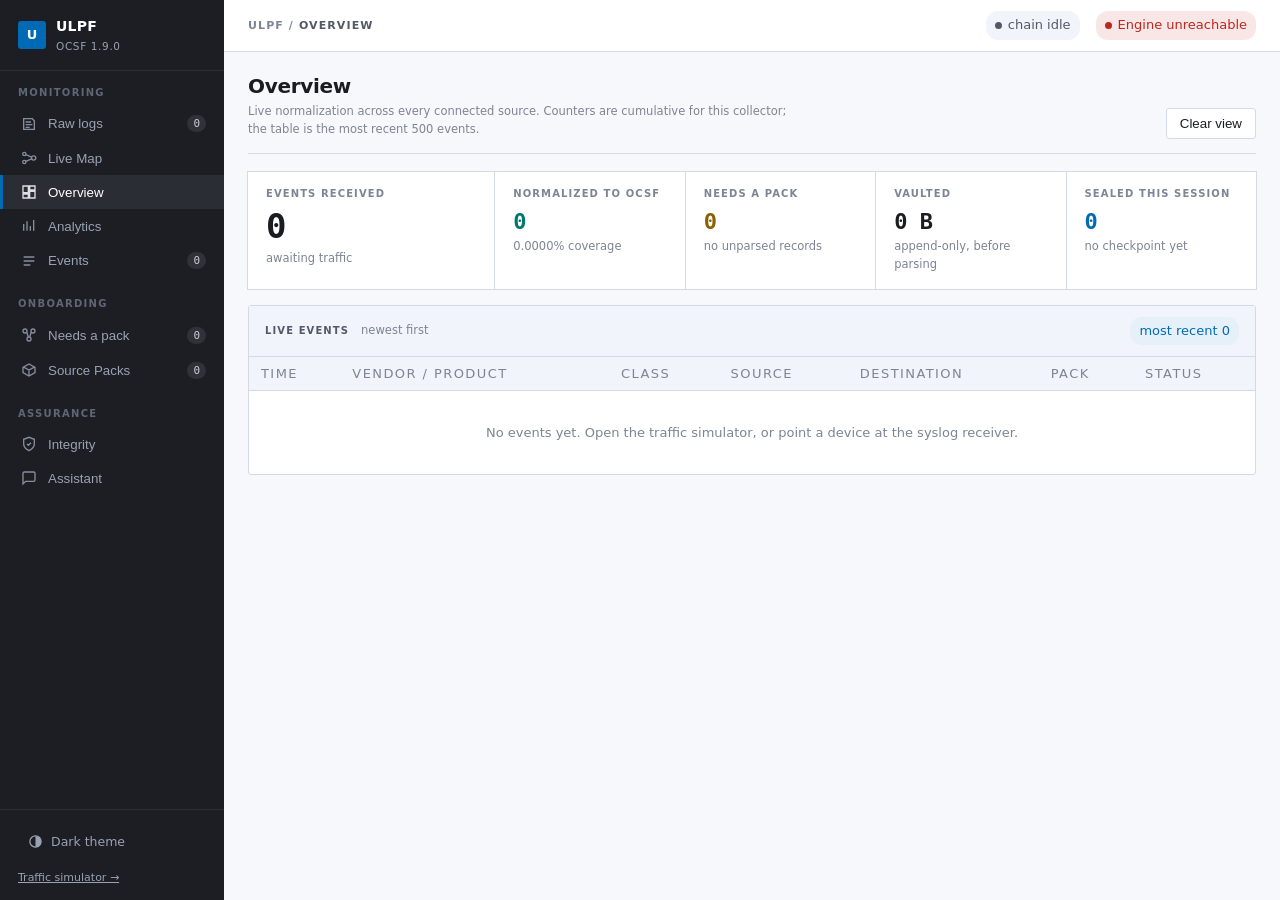
==== commit 40605061: "console: stop showing a page size and a lifetime counter as session numbers Two figures on the overv" ====
--- a/crates/ulpf-cli/src/ui/index.html
+++ b/crates/ulpf-cli/src/ui/index.html
@@ -1000,7 +1000,7 @@
           <div class="stat good"><div class="k">Normalized to OCSF</div><div class="v" id="st-parsed">0</div><div class="n" id="st-cov">0.0000% coverage</div></div>
           <div class="stat warn"><div class="k">Needs a pack</div><div class="v" id="st-unid">0</div><div class="n" id="st-unid-note">no unparsed records</div></div>
           <div class="stat"><div class="k">Vaulted</div><div class="v" id="st-bytes">0 B</div><div class="n">append-only, before parsing</div></div>
-          <div class="stat accent"><div class="k">Chain sequence</div><div class="v" id="st-seq">0</div><div class="n" id="st-chain">no checkpoint yet</div></div>
+          <div class="stat accent"><div class="k">Sealed this session</div><div class="v" id="st-seq">0</div><div class="n" id="st-chain">no checkpoint yet</div></div>
         </div>
 
         <div class="panel">
@@ -1479,6 +1479,7 @@
    I/O against the vault, and paying for it on every 2s tick behind a view
    nobody is looking at would be a self-inflicted throughput cost. */
 let rawRecords = [];
+let rawTotalReceived = 0;  // the real count behind the window, from the API
 let rawSelected = null;   // locator of the selected record, not an index:
                           // the list is a moving window and indices shift.
 
@@ -1489,9 +1490,18 @@
 
 function renderRawList() {
   const list = $("raw-list");
-  $("raw-count").textContent = rawRecords.length
-    ? rawRecords.length.toLocaleString() + " records"
-    : "0 records";
+  // This list is a page off the end of a moving window, not a population. It
+  // asks for 200 and the collector keeps 500, so once 200 records have ever
+  // arrived the length is 200 for the rest of the session -- and reading
+  // "200 records" as a count is then simply wrong. Say what it is: the newest
+  // N, out of however many have really been received.
+  $("raw-count").textContent = !rawRecords.length
+    ? "no records yet"
+    : rawTotalReceived > rawRecords.length
+      ? "newest " + rawRecords.length.toLocaleString()
+        + " of " + rawTotalReceived.toLocaleString() + " received"
+      : rawRecords.length.toLocaleString()
+        + (rawRecords.length === 1 ? " record" : " records");
   $("tally-raw").textContent = compactCount(rawRecords.length);
 
   if (!rawRecords.length) {
@@ -1580,6 +1590,7 @@
   try {
     const data = await api("/api/raw-feed?limit=200");
     rawRecords = data.records || [];
+    rawTotalReceived = Number(data.total_received) || 0;
   } catch (e) {
     return;   // the shared refresh loop already surfaces connectivity
   }
@@ -2788,7 +2799,16 @@
     $("st-cov").textContent = ((stats.coverage || 0) * 100).toFixed(4) + "% coverage";
     $("st-unid").textContent = Number(stats.unidentified).toLocaleString();
     $("st-bytes").textContent = fmtBytes(stats.bytes_in);
-    $("st-seq").textContent = Number(stats.chain_sequence).toLocaleString();
+    // The attestation chain outlives the process. `serve` signs a checkpoint
+    // over the leaves already on disk before it binds a socket, so this reads
+    // in the millions beside "Events received: 0" on a fresh start -- four
+    // session counters and one lifetime counter in the same row, which reads
+    // as a fabricated number rather than the true length of the chain.
+    // Show what this session added, and account for the rest underneath.
+    const seqStart = Number(stats.chain_sequence_at_start) || 0;
+    const seqNow = Number(stats.chain_sequence) || 0;
+    const seqAdded = Math.max(0, seqNow - seqStart);
+    $("st-seq").textContent = seqAdded.toLocaleString();
 
     const failed = (stats.extract_failed || 0) + (stats.normalize_failed || 0);
     $("st-unid-note").textContent = failed
@@ -2814,8 +2834,14 @@
     const chain = $("chain-pill");
     chain.className = "pill " + (stats.checkpoint_signed ? "ok" : "neutral");
     chain.replaceChildren(el("i"), document.createTextNode(
-      stats.checkpoint_signed ? "chain signed · seq " + stats.chain_sequence : "chain idle"));
-    $("st-chain").textContent = stats.chain_uid ? "chain " + stats.chain_uid : "no checkpoint yet";
+      stats.checkpoint_signed
+        ? "chain signed · " + seqNow.toLocaleString() + " sealed"
+        : "chain idle"));
+    $("st-chain").textContent = !stats.checkpoint_signed
+      ? "no checkpoint yet"
+      : seqStart
+        ? "this session · " + seqStart.toLocaleString() + " already in the chain"
+        : "this session · chain starts here";
 
     renderEvents(events.events || []);
     // Vault retrieval is real file I/O; only pay for it while the operator is
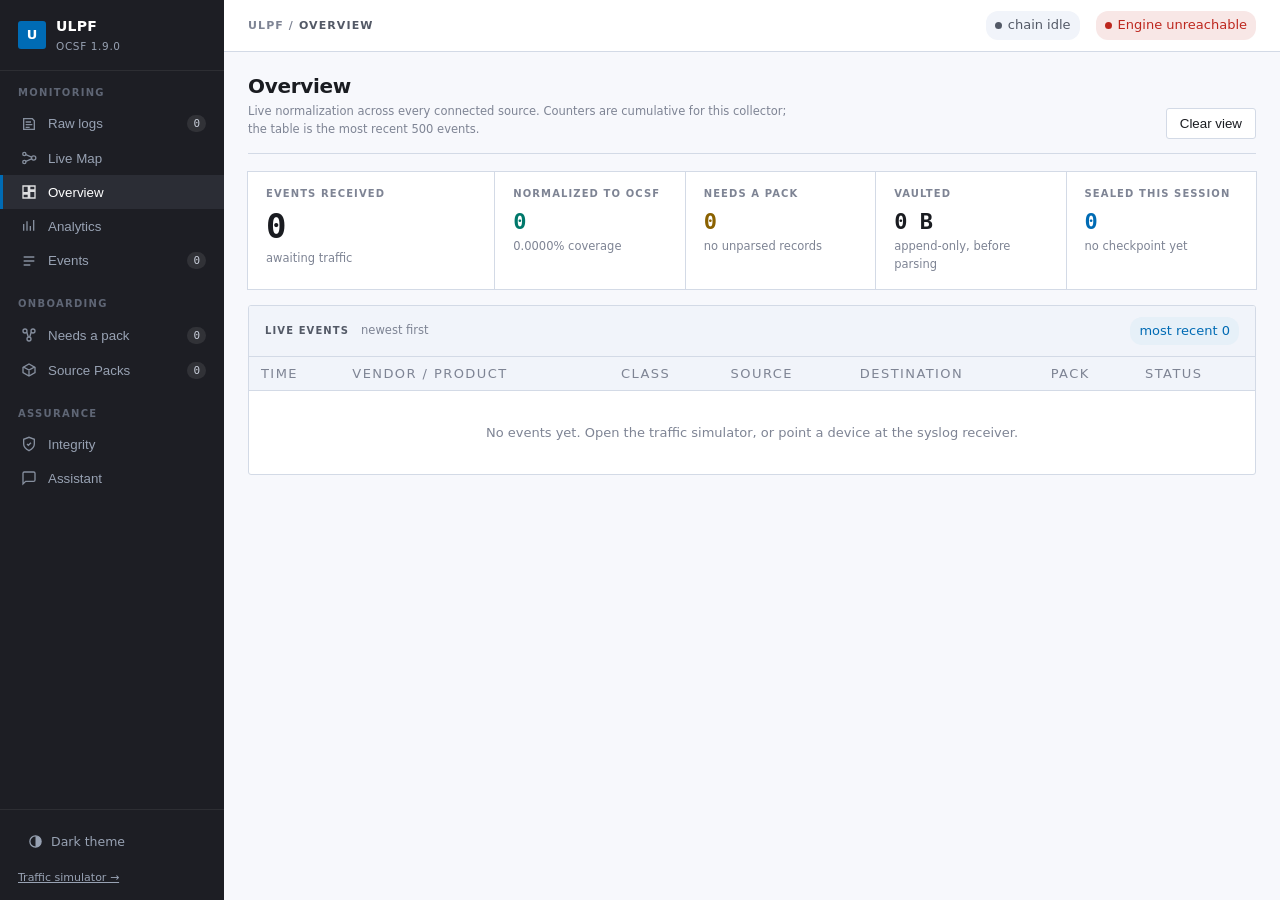
==== commit a82d46f0: "fix(console): clarify session-scoped integrity counters" ====
--- a/crates/ulpf-cli/src/ui/index.html
+++ b/crates/ulpf-cli/src/ui/index.html
@@ -1438,7 +1438,16 @@
   latestEvents = rows;
   const body = $("events-body");
   body.replaceChildren();
-  $("ev-count").textContent = "most recent " + rows.length;
+  // Same shape as the raw feed: this is the collector's 500-event ring, so
+  // the count pins at 500 under sustained traffic. "Most recent" already says
+  // it is a window rather than a total; naming the total as well means the
+  // pill never has to be read against the tile above it to make sense.
+  $("ev-count").textContent = !rows.length
+    ? "no events yet"
+    : lastTotalReceived > rows.length
+      ? "most recent " + rows.length.toLocaleString()
+        + " of " + lastTotalReceived.toLocaleString()
+      : "most recent " + rows.length.toLocaleString();
   if (!rows.length) {
     const tr = el("tr");
     const td = el("td", "empty", "No events yet. Open the traffic simulator, or point a device at the syslog receiver.");
@@ -1480,6 +1489,7 @@
    nobody is looking at would be a self-inflicted throughput cost. */
 let rawRecords = [];
 let rawTotalReceived = 0;  // the real count behind the window, from the API
+let lastTotalReceived = 0; // total received, for windows that report a page
 let rawSelected = null;   // locator of the selected record, not an index:
                           // the list is a moving window and indices shift.
 
@@ -2794,7 +2804,8 @@
 
     window.__byPack = stats.by_pack || {};
     $("schema-ver").textContent = stats.schema_version || "1.9.0";
-    $("st-recv").textContent = Number(stats.received).toLocaleString();
+    lastTotalReceived = Number(stats.received) || 0;
+    $("st-recv").textContent = lastTotalReceived.toLocaleString();
     $("st-parsed").textContent = Number(stats.parsed).toLocaleString();
     $("st-cov").textContent = ((stats.coverage || 0) * 100).toFixed(4) + "% coverage";
     $("st-unid").textContent = Number(stats.unidentified).toLocaleString();
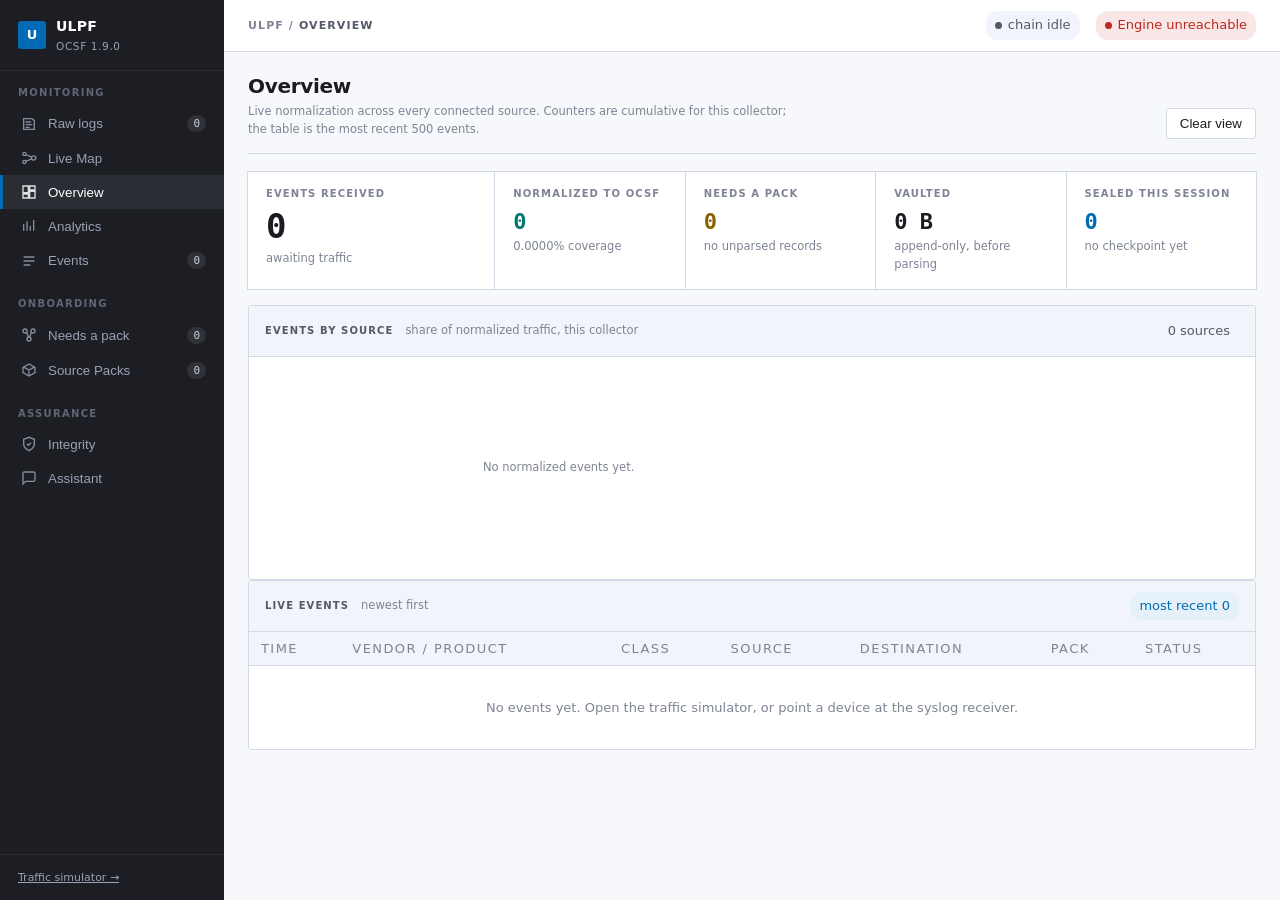
==== commit 32b8d259: "console: one theme, and a source breakdown on the overview Light only. A palette that changes with t" ====
--- a/crates/ulpf-cli/src/ui/index.html
+++ b/crates/ulpf-cli/src/ui/index.html
@@ -11,14 +11,6 @@
   `res.ok` before it reports success.
 -->
 <title>ULPF Console</title>
-<script>
-  /* Runs before the stylesheet paints, so a stored dark choice never shows a
-     frame of light first. Wrapped: private-mode storage throws on read. */
-  try {
-    var t = localStorage.getItem("ulpf-theme");
-    if (t === "dark" || t === "light") document.documentElement.setAttribute("data-theme", t);
-  } catch (e) {}
-</script>
 <style>
   :root{
     --nav:#1D1E24; --nav-hover:#2B2D35; --nav-text:#98A2B3; --nav-active:#FFFFFF;
@@ -85,46 +77,6 @@
      underneath a dark palette. */
   :root{color-scheme:light}
 
-  @media (prefers-color-scheme:dark){
-    :root:not([data-theme="light"]){
-      color-scheme:dark;
-      --nav:#0C1015; --nav-hover:#1B222B; --nav-text:#93A0AD; --nav-active:#FFFFFF;
-      --page:#12161B; --panel:#1A2028; --sunken:#151A21; --border:#2B3641;
-      --text:#E2E8EE; --text-2:#A5B2BE; --text-3:#7C8996;
-      --primary:#4BA3DC; --primary-soft:#0E2635;
-      --success:#3FB39E; --success-soft:#0D2C28;
-      --warning:#D9A93F; --warning-soft:#332711;
-      --danger:#E4695C;  --danger-soft:#3A1A17;
-      --shadow:0 1px 3px rgba(0,0,0,.6);
-      --node-device:#5C90DB;  --node-device-soft:#16243A;
-      --node-meaning:#38B096; --node-meaning-soft:#0E2E28;
-      --node-unknown:#DE6A5D; --node-unknown-soft:#3A1C19;
-      --chart-1:#5B93D8; --chart-2:#35A78E; --chart-3:#A585CE; --chart-4:#CE9450;
-      --chart-5:#5FA8AB; --chart-6:#C77593; --chart-7:#96AD59; --chart-8:#7B93B4;
-      --grid:#232C36; --tip-meta:#9AA7B4; --hairline:rgba(255,255,255,.06);
-      --row-hover:rgba(255,255,255,.045); --row-sel:rgba(75,163,220,.14);
-      --scrim:rgba(0,0,0,.62); --on-accent:#12161B;
-    }
-  }
-  :root[data-theme="dark"]{
-    color-scheme:dark;
-    --nav:#0C1015; --nav-hover:#1B222B; --nav-text:#93A0AD; --nav-active:#FFFFFF;
-    --page:#12161B; --panel:#1A2028; --sunken:#151A21; --border:#2B3641;
-    --text:#E2E8EE; --text-2:#A5B2BE; --text-3:#7C8996;
-    --primary:#4BA3DC; --primary-soft:#0E2635;
-    --success:#3FB39E; --success-soft:#0D2C28;
-    --warning:#D9A93F; --warning-soft:#332711;
-    --danger:#E4695C;  --danger-soft:#3A1A17;
-    --shadow:0 1px 3px rgba(0,0,0,.6);
-    --node-device:#5C90DB;  --node-device-soft:#16243A;
-    --node-meaning:#38B096; --node-meaning-soft:#0E2E28;
-    --node-unknown:#DE6A5D; --node-unknown-soft:#3A1C19;
-    --chart-1:#5B93D8; --chart-2:#35A78E; --chart-3:#A585CE; --chart-4:#CE9450;
-    --chart-5:#5FA8AB; --chart-6:#C77593; --chart-7:#96AD59; --chart-8:#7B93B4;
-    --grid:#232C36; --tip-meta:#9AA7B4; --hairline:rgba(255,255,255,.06);
-    --row-hover:rgba(255,255,255,.045); --row-sel:rgba(75,163,220,.14);
-    --scrim:rgba(0,0,0,.62); --on-accent:#12161B;
-  }
   *{box-sizing:border-box}
   html,body{height:100%}
   body{
@@ -218,14 +170,30 @@
   .panel-head .right{margin-left:auto;display:flex;gap:8px;align-items:center}
   .panel-body{padding:16px}
 
-  .themebtn{
-    display:flex;align-items:center;gap:8px;width:100%;margin-bottom:10px;
-    padding:7px 9px;border:1px solid transparent;border-radius:var(--radius);
-    background:none;color:var(--nav-text);font:inherit;font-size:12.5px;
-    cursor:pointer;text-align:left;
-  }
-  .themebtn:hover{background:var(--nav-hover);color:var(--nav-active)}
-  .themebtn:focus-visible{outline:2px solid var(--primary);outline-offset:1px}
+  /* ------------------------------------------------- source donut */
+  /* Ring rather than pie: the hole carries the total, so the panel answers
+     "how much, and from where" in one glance instead of needing a caption. */
+  .donut-body{display:flex;gap:28px;align-items:center;flex-wrap:wrap}
+  #pack-donut{flex:0 0 190px;width:190px;height:190px;max-width:100%}
+  .donut-legend{
+    flex:1 1 280px;min-width:0;list-style:none;margin:0;padding:0;
+    display:flex;flex-direction:column;gap:7px;
+  }
+  .donut-legend li{display:flex;align-items:center;gap:9px;font-size:var(--t-tiny);min-width:0}
+  .donut-legend .sw{width:10px;height:10px;border-radius:2px;flex:0 0 10px}
+  .donut-legend .nm{
+    flex:1 1 auto;min-width:0;color:var(--text-2);
+    overflow:hidden;text-overflow:ellipsis;white-space:nowrap;
+  }
+  /* Digits line up in a column, so they are tabular. */
+  .donut-legend .ct{font-variant-numeric:tabular-nums;color:var(--text);font-weight:600}
+  .donut-legend .pc{
+    font-variant-numeric:tabular-nums;color:var(--text-3);
+    width:48px;text-align:right;flex:0 0 48px;
+  }
+  .donut-empty{color:var(--text-3)}
+  .donut-total{font:600 var(--t-stat)/1 var(--ui);fill:var(--text)}
+  .donut-total-label{font:500 var(--t-micro)/1 var(--ui);fill:var(--text-3);letter-spacing:.08em}
 
   /* --------------------------------------------- live map (flow diagram) */
   /* Colours are declared once and read back by the drawing code through
@@ -784,10 +752,6 @@
     </div>
 
     <div class="foot">
-      <button class="themebtn" id="themebtn" type="button" aria-pressed="false">
-        <svg width="15" height="15" viewBox="0 0 24 24" fill="none" stroke="currentColor" stroke-width="2" aria-hidden="true"><circle cx="12" cy="12" r="9"/><path d="M12 3v18" fill="currentColor" stroke="none"/><path d="M12 3a9 9 0 0 1 0 18z" fill="currentColor" stroke="none"/></svg>
-        <span id="themebtn-label">Dark theme</span>
-      </button>
       <a href="/dev" style="color:var(--nav-text)">Traffic simulator &rarr;</a>
     </div>
   </nav>
@@ -1001,6 +965,21 @@
           <div class="stat warn"><div class="k">Needs a pack</div><div class="v" id="st-unid">0</div><div class="n" id="st-unid-note">no unparsed records</div></div>
           <div class="stat"><div class="k">Vaulted</div><div class="v" id="st-bytes">0 B</div><div class="n">append-only, before parsing</div></div>
           <div class="stat accent"><div class="k">Sealed this session</div><div class="v" id="st-seq">0</div><div class="n" id="st-chain">no checkpoint yet</div></div>
+        </div>
+
+        <div class="panel">
+          <div class="panel-head">
+            <h2>Events by source</h2>
+            <span class="sub">share of normalized traffic, this collector</span>
+            <div class="right"><span class="pill neutral" id="donut-sources">0 sources</span></div>
+          </div>
+          <div class="panel-body donut-body">
+            <svg id="pack-donut" viewBox="0 0 200 200" role="img"
+                 aria-label="Share of normalized events by Source Pack"></svg>
+            <ul class="donut-legend" id="pack-donut-legend">
+              <li class="donut-empty">No normalized events yet.</li>
+            </ul>
+          </div>
         </div>
 
         <div class="panel">
@@ -2711,6 +2690,93 @@
   const max=Math.max(1,...values),min=Math.min(0,...values),span=Math.max(1,max-min);
   return values.map((v,i)=>(i?"L":"M")+(18+(values.length===1?0:(w-36)*i/(values.length-1)))+","+(h-20-(v-min)/span*(h-42))).join(" ");
 }
+/* The Overview donut: which sources the normalized traffic actually came
+   from. A ring rather than a pie so the hole can carry the total, and drawn
+   as SVG for the same reason the other charts are -- it has to stay crisp on
+   a projector.
+
+   Colours come from the same --chart-N tokens the pulses and the flow diagram
+   read, so a source is the same colour wherever it appears. */
+const DONUT_TOP = 7;
+
+function donutArc(cx, cy, rOuter, rInner, a0, a1) {
+  const large = a1 - a0 > Math.PI ? 1 : 0;
+  const pt = (r, a) => [cx + r * Math.cos(a), cy + r * Math.sin(a)];
+  const [x0, y0] = pt(rOuter, a0), [x1, y1] = pt(rOuter, a1);
+  const [x2, y2] = pt(rInner, a1), [x3, y3] = pt(rInner, a0);
+  return `M${x0} ${y0}A${rOuter} ${rOuter} 0 ${large} 1 ${x1} ${y1}` +
+         `L${x2} ${y2}A${rInner} ${rInner} 0 ${large} 0 ${x3} ${y3}Z`;
+}
+
+function packDonutDraw(byPack) {
+  const svg = $("pack-donut"), legend = $("pack-donut-legend"), count = $("donut-sources");
+  if (!svg || !legend) return;
+
+  const entries = Object.entries(byPack || {})
+    .map(([id, n]) => [id, Number(n)])
+    .filter(([, n]) => n > 0)
+    .sort((a, b) => b[1] - a[1]);
+  const total = entries.reduce((sum, [, n]) => sum + n, 0);
+  if (count) count.textContent = entries.length + (entries.length === 1 ? " source" : " sources");
+
+  svg.replaceChildren();
+  legend.replaceChildren();
+  if (!total) {
+    legend.append(el("li", "donut-empty", "No normalized events yet."));
+    return;
+  }
+
+  // Everything past the top few becomes one slice: a ring with thirty
+  // segments reads as noise, and the tail is not what an operator acts on.
+  const slices = entries.slice(0, DONUT_TOP)
+    .map(([id, value]) => ({ name: analyticsSourceName(id), value }));
+  const rest = entries.slice(DONUT_TOP).reduce((sum, [, n]) => sum + n, 0);
+  if (rest > 0) slices.push({ name: "Other sources", value: rest });
+
+  const colours = chartPalette();
+  const C = 100, R_OUT = 84, R_IN = 58;
+  let angle = -Math.PI / 2;
+
+  slices.forEach((slice, i) => {
+    slice.colour = colours[i % colours.length];
+    slice.share = slice.value / total;
+    const sweep = slice.share * Math.PI * 2;
+    // A single source fills the ring, and an arc whose endpoints coincide
+    // collapses to nothing -- draw it as a stroked circle instead.
+    if (slice.share > 0.9999) {
+      svg.append(svgEl("circle", {
+        cx: C, cy: C, r: (R_OUT + R_IN) / 2,
+        fill: "none", stroke: slice.colour, "stroke-width": R_OUT - R_IN,
+      }));
+    } else {
+      svg.append(svgEl("path", {
+        d: donutArc(C, C, R_OUT, R_IN, angle, angle + sweep),
+        fill: slice.colour, stroke: cssVar("--panel", "#FFFFFF"), "stroke-width": 1.5,
+      }));
+    }
+    angle += sweep;
+  });
+
+  const middle = svgEl("text", { x: C, y: C - 2, "text-anchor": "middle", class: "donut-total" });
+  middle.textContent = total.toLocaleString();
+  const caption = svgEl("text", { x: C, y: C + 16, "text-anchor": "middle", class: "donut-total-label" });
+  caption.textContent = "NORMALIZED";
+  svg.append(middle, caption);
+
+  slices.forEach((slice) => {
+    const row = el("li");
+    const swatch = el("span", "sw");
+    swatch.style.background = slice.colour;
+    row.append(
+      swatch,
+      el("span", "nm", slice.name),
+      el("span", "ct", slice.value.toLocaleString()),
+      el("span", "pc", (slice.share * 100).toFixed(1) + "%"),
+    );
+    legend.append(row);
+  });
+}
+
 function drawSourcePulses(){
   const host=$("source-pulses"),s=ANALYTICS.stats,query=$("pulse-search").value.trim().toLowerCase(),sort=$("pulse-sort").value,parsed=Math.max(1,Number(s.parsed||0));
   let rows=Object.entries(s.by_pack||{}).filter(x=>Number(x[1])>0).map(([id,total])=>{const values=ANALYTICS.packRates.get(id)||[0];return{id,total:Number(total),values,rate:Number(values.at(-1)||0),name:analyticsSourceName(id)}});
@@ -2750,51 +2816,11 @@
    read the same tokens through getComputedStyle, so a theme change has to
    re-read them and redraw -- otherwise the panels change and the charts do
    not. */
-function themeCurrent() {
-  const stamped = document.documentElement.getAttribute("data-theme");
-  if (stamped) return stamped;
-  return window.matchMedia("(prefers-color-scheme: dark)").matches ? "dark" : "light";
-}
-
-function themeSyncButton() {
-  const btn = document.getElementById("themebtn");
-  if (!btn) return;
-  const dark = themeCurrent() === "dark";
-  btn.setAttribute("aria-pressed", dark ? "true" : "false");
-  const label = document.getElementById("themebtn-label");
-  if (label) label.textContent = dark ? "Light theme" : "Dark theme";
-}
-
-function themeRepaint() {
-  // Re-read the palettes the drawing code captured, then redraw whatever is
-  // on screen. Wrapped because a view that is not mounted has no SVG to size,
-  // and a failed redraw must not take the poll loop down with it.
-  ANALYTICS_COLOURS = chartPalette();
-  FLOW_HUES = chartPalette();
-  CHART_GRID = cssVar("--grid", "#E5E9F1");
-  themeSyncButton();
-  try { if (typeof flowDraw === "function") flowDraw(); } catch (e) {}
-  try { if (typeof ringsDraw === "function") ringsDraw(); } catch (e) {}
-}
-
-function themeApply(next) {
-  document.documentElement.setAttribute("data-theme", next);
-  try { localStorage.setItem("ulpf-theme", next); } catch (e) {}
-  themeRepaint();
-}
-
-(function themeBind() {
-  const btn = document.getElementById("themebtn");
-  if (btn) {
-    btn.addEventListener("click", () =>
-      themeApply(themeCurrent() === "dark" ? "light" : "dark"));
-  }
-  // With no explicit stamp the OS is in charge, so follow it as it changes.
-  window.matchMedia("(prefers-color-scheme: dark)").addEventListener("change", () => {
-    if (!document.documentElement.getAttribute("data-theme")) themeRepaint();
-  });
-  themeSyncButton();
-})();
+/* One theme, deliberately. The console is read in an operations room and on a
+   projector, and a palette that changes with the viewer's OS is a palette
+   nobody tuned. The SVG charts read their colours from the same CSS tokens as
+   everything else, so there is one place a colour is defined and one place it
+   is changed. */
 
 async function refresh() {
   try {
@@ -2805,6 +2831,7 @@
     window.__byPack = stats.by_pack || {};
     $("schema-ver").textContent = stats.schema_version || "1.9.0";
     lastTotalReceived = Number(stats.received) || 0;
+    packDonutDraw(stats.by_pack);
     $("st-recv").textContent = lastTotalReceived.toLocaleString();
     $("st-parsed").textContent = Number(stats.parsed).toLocaleString();
     $("st-cov").textContent = ((stats.coverage || 0) * 100).toFixed(4) + "% coverage";
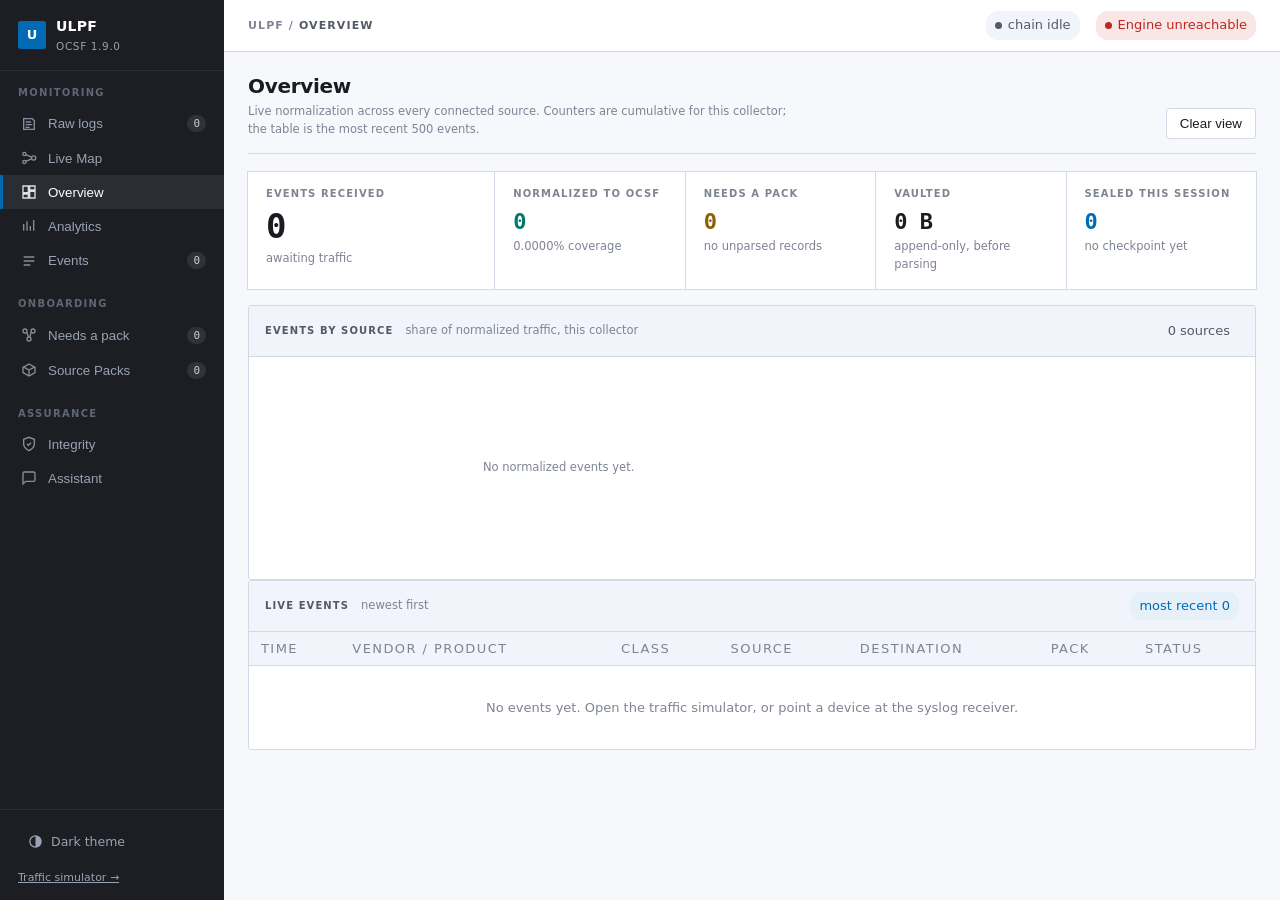
==== commit 3fd2a31c: "console: put the second theme back, and fix the repaint it exposed Removed on the reasoning that a p" ====
--- a/crates/ulpf-cli/src/ui/index.html
+++ b/crates/ulpf-cli/src/ui/index.html
@@ -11,6 +11,14 @@
   `res.ok` before it reports success.
 -->
 <title>ULPF Console</title>
+<script>
+  /* Runs before the stylesheet paints, so a stored dark choice never shows a
+     frame of light first. Wrapped: private-mode storage throws on read. */
+  try {
+    var t = localStorage.getItem("ulpf-theme");
+    if (t === "dark" || t === "light") document.documentElement.setAttribute("data-theme", t);
+  } catch (e) {}
+</script>
 <style>
   :root{
     --nav:#1D1E24; --nav-hover:#2B2D35; --nav-text:#98A2B3; --nav-active:#FFFFFF;
@@ -74,8 +82,57 @@
 
      color-scheme is set per theme so native controls, scrollbars and form
      widgets are repainted by the browser to match, instead of staying light
-     underneath a dark palette. */
+     underneath a dark palette.
+
+     This was removed once, on the reasoning that a palette which follows the
+     OS is a palette nobody tuned. The second palette here is tuned -- that is
+     what the list above is -- and the premise does not hold for this product:
+     a SOC runs 24/7 shifts, often in a deliberately dim room, and analysts
+     split on which theme they want. Forcing either one on the other half is
+     the choice that costs something. The projector case is served by the
+     explicit light stamp, which wins over a dark OS. */
   :root{color-scheme:light}
+
+  @media (prefers-color-scheme:dark){
+    :root:not([data-theme="light"]){
+      color-scheme:dark;
+      --nav:#0C1015; --nav-hover:#1B222B; --nav-text:#93A0AD; --nav-active:#FFFFFF;
+      --page:#12161B; --panel:#1A2028; --sunken:#151A21; --border:#2B3641;
+      --text:#E2E8EE; --text-2:#A5B2BE; --text-3:#7C8996;
+      --primary:#4BA3DC; --primary-soft:#0E2635;
+      --success:#3FB39E; --success-soft:#0D2C28;
+      --warning:#D9A93F; --warning-soft:#332711;
+      --danger:#E4695C;  --danger-soft:#3A1A17;
+      --shadow:0 1px 3px rgba(0,0,0,.6);
+      --node-device:#5C90DB;  --node-device-soft:#16243A;
+      --node-meaning:#38B096; --node-meaning-soft:#0E2E28;
+      --node-unknown:#DE6A5D; --node-unknown-soft:#3A1C19;
+      --chart-1:#5B93D8; --chart-2:#35A78E; --chart-3:#A585CE; --chart-4:#CE9450;
+      --chart-5:#5FA8AB; --chart-6:#C77593; --chart-7:#96AD59; --chart-8:#7B93B4;
+      --grid:#232C36; --tip-meta:#9AA7B4; --hairline:rgba(255,255,255,.06);
+      --row-hover:rgba(255,255,255,.045); --row-sel:rgba(75,163,220,.14);
+      --scrim:rgba(0,0,0,.62); --on-accent:#12161B;
+    }
+  }
+  :root[data-theme="dark"]{
+    color-scheme:dark;
+    --nav:#0C1015; --nav-hover:#1B222B; --nav-text:#93A0AD; --nav-active:#FFFFFF;
+    --page:#12161B; --panel:#1A2028; --sunken:#151A21; --border:#2B3641;
+    --text:#E2E8EE; --text-2:#A5B2BE; --text-3:#7C8996;
+    --primary:#4BA3DC; --primary-soft:#0E2635;
+    --success:#3FB39E; --success-soft:#0D2C28;
+    --warning:#D9A93F; --warning-soft:#332711;
+    --danger:#E4695C;  --danger-soft:#3A1A17;
+    --shadow:0 1px 3px rgba(0,0,0,.6);
+    --node-device:#5C90DB;  --node-device-soft:#16243A;
+    --node-meaning:#38B096; --node-meaning-soft:#0E2E28;
+    --node-unknown:#DE6A5D; --node-unknown-soft:#3A1C19;
+    --chart-1:#5B93D8; --chart-2:#35A78E; --chart-3:#A585CE; --chart-4:#CE9450;
+    --chart-5:#5FA8AB; --chart-6:#C77593; --chart-7:#96AD59; --chart-8:#7B93B4;
+    --grid:#232C36; --tip-meta:#9AA7B4; --hairline:rgba(255,255,255,.06);
+    --row-hover:rgba(255,255,255,.045); --row-sel:rgba(75,163,220,.14);
+    --scrim:rgba(0,0,0,.62); --on-accent:#12161B;
+  }
 
   *{box-sizing:border-box}
   html,body{height:100%}
@@ -194,6 +251,15 @@
   .donut-empty{color:var(--text-3)}
   .donut-total{font:600 var(--t-stat)/1 var(--ui);fill:var(--text)}
   .donut-total-label{font:500 var(--t-micro)/1 var(--ui);fill:var(--text-3);letter-spacing:.08em}
+
+  .themebtn{
+    display:flex;align-items:center;gap:8px;width:100%;margin-bottom:10px;
+    padding:7px 9px;border:1px solid transparent;border-radius:var(--radius);
+    background:none;color:var(--nav-text);font:inherit;font-size:12.5px;
+    cursor:pointer;text-align:left;
+  }
+  .themebtn:hover{background:var(--nav-hover);color:var(--nav-active)}
+  .themebtn:focus-visible{outline:2px solid var(--primary);outline-offset:1px}
 
   /* --------------------------------------------- live map (flow diagram) */
   /* Colours are declared once and read back by the drawing code through
@@ -752,6 +818,10 @@
     </div>
 
     <div class="foot">
+      <button class="themebtn" id="themebtn" type="button" aria-pressed="false">
+        <svg width="15" height="15" viewBox="0 0 24 24" fill="none" stroke="currentColor" stroke-width="2" aria-hidden="true"><circle cx="12" cy="12" r="9"/><path d="M12 3a9 9 0 0 1 0 18z" fill="currentColor" stroke="none"/></svg>
+        <span id="themebtn-label">Dark theme</span>
+      </button>
       <a href="/dev" style="color:var(--nav-text)">Traffic simulator &rarr;</a>
     </div>
   </nav>
@@ -1594,10 +1664,44 @@
 }
 
 window.refreshRawFeed = refreshRawFeed;
-$("btn-raw-refresh").addEventListener("click", refreshRawFeed);
+
+/* Refresh was wired correctly and still read as broken. With "Follow live" on,
+   the two-second poll already refreshes this list, so a click landed on a list
+   about to change anyway; with it off, the fetch happened silently. Say what
+   happened instead. */
+const rawRefreshBtn = $("btn-raw-refresh");
+const rawRefreshLabel = rawRefreshBtn.textContent;
+let rawRefreshTimer = 0;
+
+function syncRawRefreshButton() {
+  if (rawRefreshTimer) return;   // mid-confirmation, leave the message up
+  const following = $("raw-follow").checked;
+  rawRefreshBtn.disabled = following;
+  rawRefreshBtn.textContent = following ? "Following live" : rawRefreshLabel;
+  rawRefreshBtn.title = following
+    ? "This list already updates every two seconds. Turn off Follow live to refresh it by hand."
+    : "Fetch the newest records now";
+}
+
+rawRefreshBtn.addEventListener("click", async () => {
+  const before = rawRecords.length ? rawRecords[0].locator : null;
+  rawRefreshBtn.disabled = true;
+  rawRefreshBtn.textContent = "Refreshing…";
+  await refreshRawFeed();
+  const after = rawRecords.length ? rawRecords[0].locator : null;
+  rawRefreshBtn.textContent = after && after !== before ? "Updated" : "No new records";
+  window.clearTimeout(rawRefreshTimer);
+  rawRefreshTimer = window.setTimeout(() => {
+    rawRefreshTimer = 0;
+    syncRawRefreshButton();
+  }, 1400);
+});
+
 $("raw-follow").addEventListener("change", () => {
+  syncRawRefreshButton();
   if ($("raw-follow").checked) refreshRawFeed();
 });
+syncRawRefreshButton();
 
 /* --------------------------------------------------------------- drawer */
 /* Enum captions below are taken from the OCSF 1.9.0 schema vendored in
@@ -2822,6 +2926,68 @@
    everything else, so there is one place a colour is defined and one place it
    is changed. */
 
+/* ------------------------------------------------------------ theme
+   Three states, not two: an explicit choice is stamped on <html> and wins in
+   both directions, and no stamp at all means "follow the OS", which is what
+   most viewers are on. The stamp is applied before first paint by the inline
+   script in <head>, so the console never flashes light before going dark.
+
+   Everything visual reads its colour from a CSS token, with one exception:
+   the SVG charts are drawn by script and read those tokens through
+   getComputedStyle at draw time. A theme change therefore has to re-read them
+   and redraw, or the panels would change and the charts would not. */
+function themeCurrent() {
+  const stamped = document.documentElement.getAttribute("data-theme");
+  if (stamped) return stamped;
+  return window.matchMedia("(prefers-color-scheme: dark)").matches ? "dark" : "light";
+}
+
+function themeSyncButton() {
+  const btn = document.getElementById("themebtn");
+  if (!btn) return;
+  const dark = themeCurrent() === "dark";
+  btn.setAttribute("aria-pressed", dark ? "true" : "false");
+  const label = document.getElementById("themebtn-label");
+  if (label) label.textContent = dark ? "Light theme" : "Dark theme";
+}
+
+function themeRepaint() {
+  ANALYTICS_COLOURS = chartPalette();
+  FLOW_HUES = chartPalette();
+  CHART_GRID = cssVar("--grid", "#E5E9F1");
+  themeSyncButton();
+  // Every script-drawn surface, so none of them keeps the other theme's
+  // colours. Wrapped because a view that is not mounted has nothing to size,
+  // and a failed redraw must not take the poll loop down with it.
+  try { if (typeof flowDraw === "function") flowDraw(); } catch (e) {}
+  // The ring is drawn from data passed in, unlike the other two, so it has to
+  // be handed the same counters the poll gives it. Called bare it renders an
+  // empty chart and the theme switch silently wipes the overview.
+  try {
+    if (typeof packDonutDraw === "function") packDonutDraw(window.__byPack || {});
+  } catch (e) {}
+  try { if (typeof trendDraw === "function") trendDraw(); } catch (e) {}
+}
+
+function themeApply(next) {
+  document.documentElement.setAttribute("data-theme", next);
+  try { localStorage.setItem("ulpf-theme", next); } catch (e) {}
+  themeRepaint();
+}
+
+(function themeBind() {
+  const btn = document.getElementById("themebtn");
+  if (btn) {
+    btn.addEventListener("click", () =>
+      themeApply(themeCurrent() === "dark" ? "light" : "dark"));
+  }
+  // With no explicit stamp the OS is in charge, so follow it as it changes.
+  window.matchMedia("(prefers-color-scheme: dark)").addEventListener("change", () => {
+    if (!document.documentElement.getAttribute("data-theme")) themeRepaint();
+  });
+  themeSyncButton();
+})();
+
 async function refresh() {
   try {
     const [stats, events, packs, clusters] = await Promise.all([
@@ -3779,15 +3945,27 @@
     tip.classList.remove("on");
   });
 
-  const full = $("trend-full");
-  full.addEventListener("click", () => {
-    if (document.fullscreenElement) document.exitFullscreen();
-    else if ($("trend-panel").requestFullscreen) {
-      $("trend-panel").requestFullscreen().catch(() => {
-        full.textContent = "Full screen unavailable"; full.disabled = true;
+  /* Full screen, for both panels. `flow-full` sat in the markup from the start
+     with nothing listening to it -- a button that looked live and did nothing
+     on every click. Binding is shared now so the two cannot drift apart. */
+  function bindFullScreen(buttonId, panelId) {
+    const button = $(buttonId), panel = $(panelId);
+    if (!button || !panel) return;
+    if (!panel.requestFullscreen) {
+      button.textContent = "Full screen unavailable";
+      button.disabled = true;
+      return;
+    }
+    button.addEventListener("click", () => {
+      if (document.fullscreenElement) { document.exitFullscreen(); return; }
+      panel.requestFullscreen().catch(() => {
+        button.textContent = "Full screen unavailable";
+        button.disabled = true;
       });
-    }
-  });
+    });
+  }
+  bindFullScreen("trend-full", "trend-panel");
+  bindFullScreen("flow-full", "flow-panel");
   document.addEventListener("fullscreenchange", () => {
     requestAnimationFrame(() => { trendDraw(); mapDraw(); });
   });
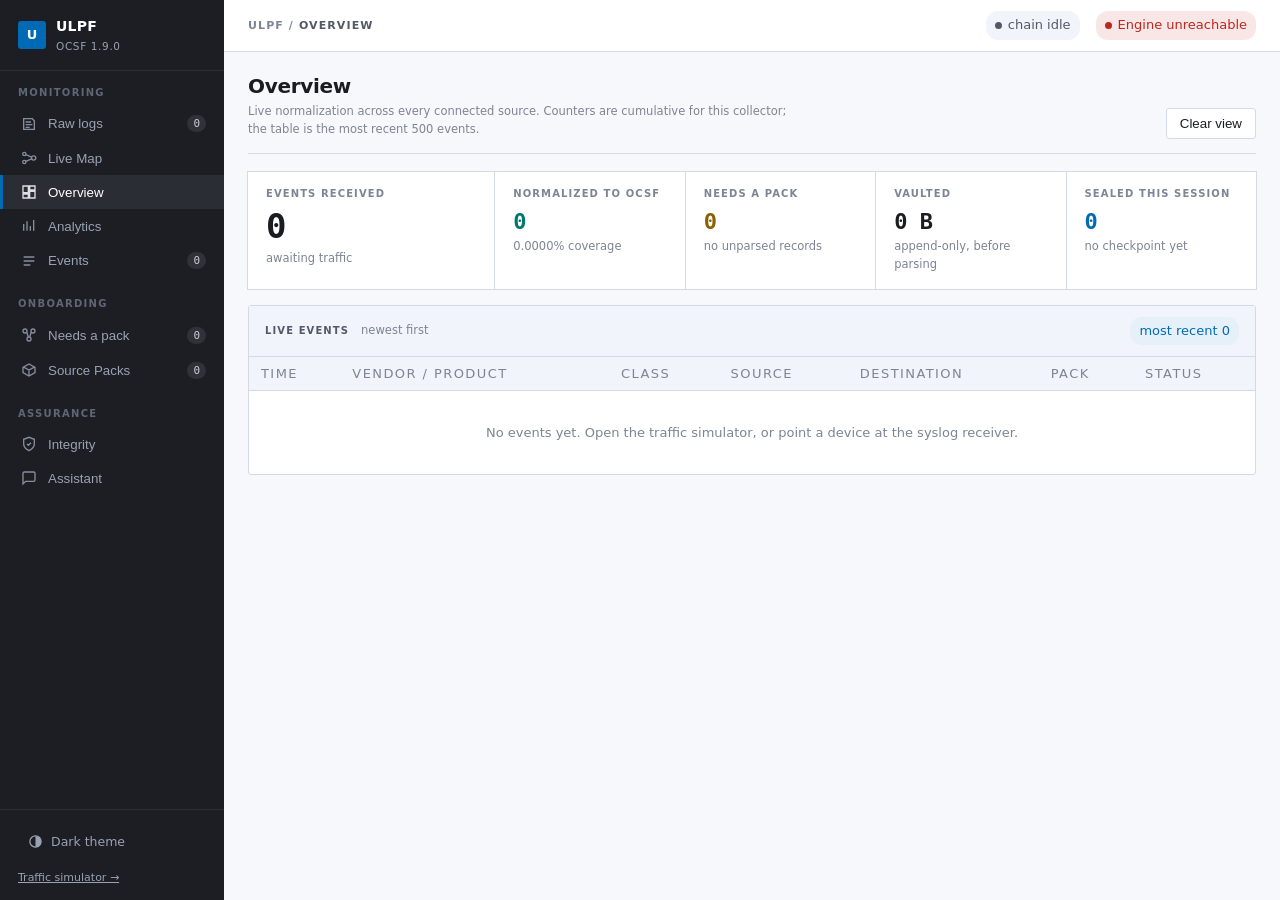
==== commit 59ac0ac6: "console: back to 35 packs, and drop the source ring Three changes, all to put the onboarding path ba" ====
--- a/crates/ulpf-cli/src/ui/index.html
+++ b/crates/ulpf-cli/src/ui/index.html
@@ -226,31 +226,6 @@
   .panel-head .sub{font-size:var(--t-tiny);color:var(--text-3)}
   .panel-head .right{margin-left:auto;display:flex;gap:8px;align-items:center}
   .panel-body{padding:16px}
-
-  /* ------------------------------------------------- source donut */
-  /* Ring rather than pie: the hole carries the total, so the panel answers
-     "how much, and from where" in one glance instead of needing a caption. */
-  .donut-body{display:flex;gap:28px;align-items:center;flex-wrap:wrap}
-  #pack-donut{flex:0 0 190px;width:190px;height:190px;max-width:100%}
-  .donut-legend{
-    flex:1 1 280px;min-width:0;list-style:none;margin:0;padding:0;
-    display:flex;flex-direction:column;gap:7px;
-  }
-  .donut-legend li{display:flex;align-items:center;gap:9px;font-size:var(--t-tiny);min-width:0}
-  .donut-legend .sw{width:10px;height:10px;border-radius:2px;flex:0 0 10px}
-  .donut-legend .nm{
-    flex:1 1 auto;min-width:0;color:var(--text-2);
-    overflow:hidden;text-overflow:ellipsis;white-space:nowrap;
-  }
-  /* Digits line up in a column, so they are tabular. */
-  .donut-legend .ct{font-variant-numeric:tabular-nums;color:var(--text);font-weight:600}
-  .donut-legend .pc{
-    font-variant-numeric:tabular-nums;color:var(--text-3);
-    width:48px;text-align:right;flex:0 0 48px;
-  }
-  .donut-empty{color:var(--text-3)}
-  .donut-total{font:600 var(--t-stat)/1 var(--ui);fill:var(--text)}
-  .donut-total-label{font:500 var(--t-micro)/1 var(--ui);fill:var(--text-3);letter-spacing:.08em}
 
   .themebtn{
     display:flex;align-items:center;gap:8px;width:100%;margin-bottom:10px;
@@ -1035,21 +1010,6 @@
           <div class="stat warn"><div class="k">Needs a pack</div><div class="v" id="st-unid">0</div><div class="n" id="st-unid-note">no unparsed records</div></div>
           <div class="stat"><div class="k">Vaulted</div><div class="v" id="st-bytes">0 B</div><div class="n">append-only, before parsing</div></div>
           <div class="stat accent"><div class="k">Sealed this session</div><div class="v" id="st-seq">0</div><div class="n" id="st-chain">no checkpoint yet</div></div>
-        </div>
-
-        <div class="panel">
-          <div class="panel-head">
-            <h2>Events by source</h2>
-            <span class="sub">share of normalized traffic, this collector</span>
-            <div class="right"><span class="pill neutral" id="donut-sources">0 sources</span></div>
-          </div>
-          <div class="panel-body donut-body">
-            <svg id="pack-donut" viewBox="0 0 200 200" role="img"
-                 aria-label="Share of normalized events by Source Pack"></svg>
-            <ul class="donut-legend" id="pack-donut-legend">
-              <li class="donut-empty">No normalized events yet.</li>
-            </ul>
-          </div>
         </div>
 
         <div class="panel">
@@ -2794,92 +2754,6 @@
   const max=Math.max(1,...values),min=Math.min(0,...values),span=Math.max(1,max-min);
   return values.map((v,i)=>(i?"L":"M")+(18+(values.length===1?0:(w-36)*i/(values.length-1)))+","+(h-20-(v-min)/span*(h-42))).join(" ");
 }
-/* The Overview donut: which sources the normalized traffic actually came
-   from. A ring rather than a pie so the hole can carry the total, and drawn
-   as SVG for the same reason the other charts are -- it has to stay crisp on
-   a projector.
-
-   Colours come from the same --chart-N tokens the pulses and the flow diagram
-   read, so a source is the same colour wherever it appears. */
-const DONUT_TOP = 7;
-
-function donutArc(cx, cy, rOuter, rInner, a0, a1) {
-  const large = a1 - a0 > Math.PI ? 1 : 0;
-  const pt = (r, a) => [cx + r * Math.cos(a), cy + r * Math.sin(a)];
-  const [x0, y0] = pt(rOuter, a0), [x1, y1] = pt(rOuter, a1);
-  const [x2, y2] = pt(rInner, a1), [x3, y3] = pt(rInner, a0);
-  return `M${x0} ${y0}A${rOuter} ${rOuter} 0 ${large} 1 ${x1} ${y1}` +
-         `L${x2} ${y2}A${rInner} ${rInner} 0 ${large} 0 ${x3} ${y3}Z`;
-}
-
-function packDonutDraw(byPack) {
-  const svg = $("pack-donut"), legend = $("pack-donut-legend"), count = $("donut-sources");
-  if (!svg || !legend) return;
-
-  const entries = Object.entries(byPack || {})
-    .map(([id, n]) => [id, Number(n)])
-    .filter(([, n]) => n > 0)
-    .sort((a, b) => b[1] - a[1]);
-  const total = entries.reduce((sum, [, n]) => sum + n, 0);
-  if (count) count.textContent = entries.length + (entries.length === 1 ? " source" : " sources");
-
-  svg.replaceChildren();
-  legend.replaceChildren();
-  if (!total) {
-    legend.append(el("li", "donut-empty", "No normalized events yet."));
-    return;
-  }
-
-  // Everything past the top few becomes one slice: a ring with thirty
-  // segments reads as noise, and the tail is not what an operator acts on.
-  const slices = entries.slice(0, DONUT_TOP)
-    .map(([id, value]) => ({ name: analyticsSourceName(id), value }));
-  const rest = entries.slice(DONUT_TOP).reduce((sum, [, n]) => sum + n, 0);
-  if (rest > 0) slices.push({ name: "Other sources", value: rest });
-
-  const colours = chartPalette();
-  const C = 100, R_OUT = 84, R_IN = 58;
-  let angle = -Math.PI / 2;
-
-  slices.forEach((slice, i) => {
-    slice.colour = colours[i % colours.length];
-    slice.share = slice.value / total;
-    const sweep = slice.share * Math.PI * 2;
-    // A single source fills the ring, and an arc whose endpoints coincide
-    // collapses to nothing -- draw it as a stroked circle instead.
-    if (slice.share > 0.9999) {
-      svg.append(svgEl("circle", {
-        cx: C, cy: C, r: (R_OUT + R_IN) / 2,
-        fill: "none", stroke: slice.colour, "stroke-width": R_OUT - R_IN,
-      }));
-    } else {
-      svg.append(svgEl("path", {
-        d: donutArc(C, C, R_OUT, R_IN, angle, angle + sweep),
-        fill: slice.colour, stroke: cssVar("--panel", "#FFFFFF"), "stroke-width": 1.5,
-      }));
-    }
-    angle += sweep;
-  });
-
-  const middle = svgEl("text", { x: C, y: C - 2, "text-anchor": "middle", class: "donut-total" });
-  middle.textContent = total.toLocaleString();
-  const caption = svgEl("text", { x: C, y: C + 16, "text-anchor": "middle", class: "donut-total-label" });
-  caption.textContent = "NORMALIZED";
-  svg.append(middle, caption);
-
-  slices.forEach((slice) => {
-    const row = el("li");
-    const swatch = el("span", "sw");
-    swatch.style.background = slice.colour;
-    row.append(
-      swatch,
-      el("span", "nm", slice.name),
-      el("span", "ct", slice.value.toLocaleString()),
-      el("span", "pc", (slice.share * 100).toFixed(1) + "%"),
-    );
-    legend.append(row);
-  });
-}
 
 function drawSourcePulses(){
   const host=$("source-pulses"),s=ANALYTICS.stats,query=$("pulse-search").value.trim().toLowerCase(),sort=$("pulse-sort").value,parsed=Math.max(1,Number(s.parsed||0));
@@ -2960,12 +2834,6 @@
   // colours. Wrapped because a view that is not mounted has nothing to size,
   // and a failed redraw must not take the poll loop down with it.
   try { if (typeof flowDraw === "function") flowDraw(); } catch (e) {}
-  // The ring is drawn from data passed in, unlike the other two, so it has to
-  // be handed the same counters the poll gives it. Called bare it renders an
-  // empty chart and the theme switch silently wipes the overview.
-  try {
-    if (typeof packDonutDraw === "function") packDonutDraw(window.__byPack || {});
-  } catch (e) {}
   try { if (typeof trendDraw === "function") trendDraw(); } catch (e) {}
 }
 
@@ -2997,7 +2865,6 @@
     window.__byPack = stats.by_pack || {};
     $("schema-ver").textContent = stats.schema_version || "1.9.0";
     lastTotalReceived = Number(stats.received) || 0;
-    packDonutDraw(stats.by_pack);
     $("st-recv").textContent = lastTotalReceived.toLocaleString();
     $("st-parsed").textContent = Number(stats.parsed).toLocaleString();
     $("st-cov").textContent = ((stats.coverage || 0) * 100).toFixed(4) + "% coverage";
